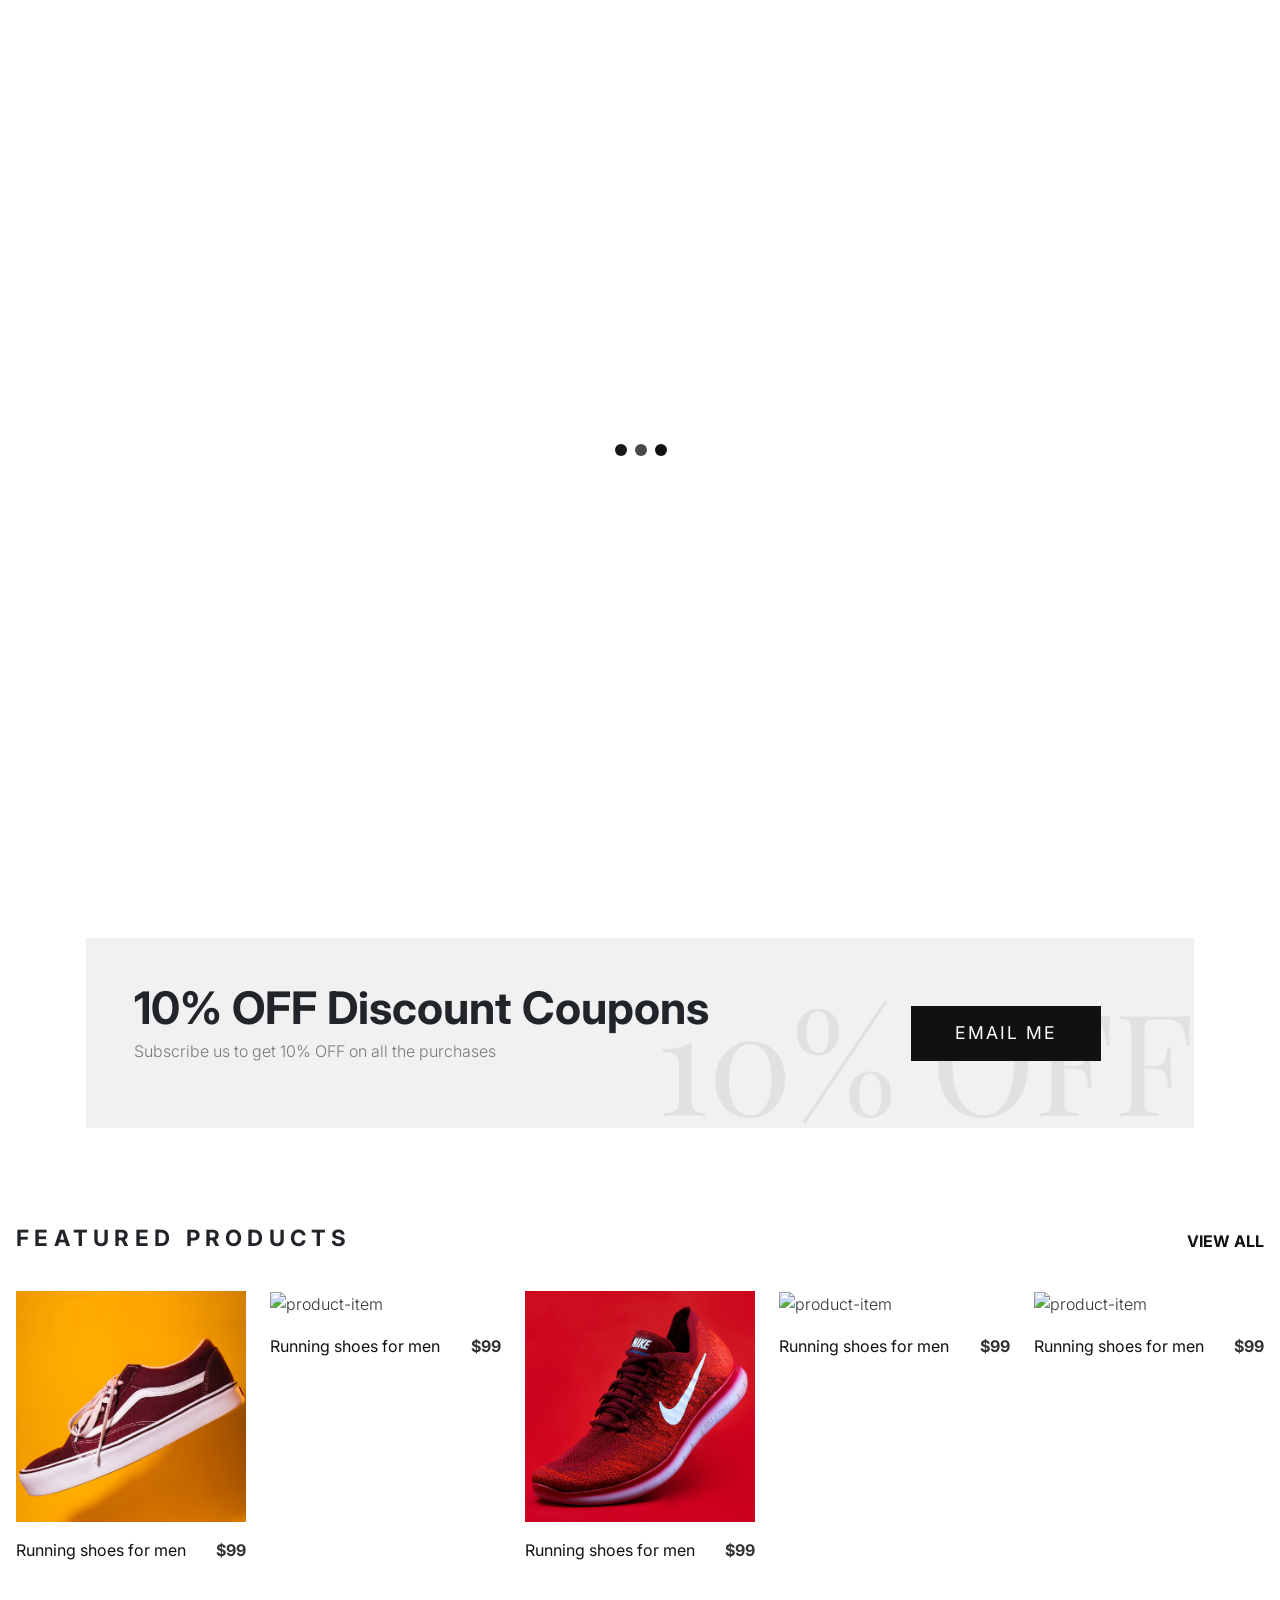
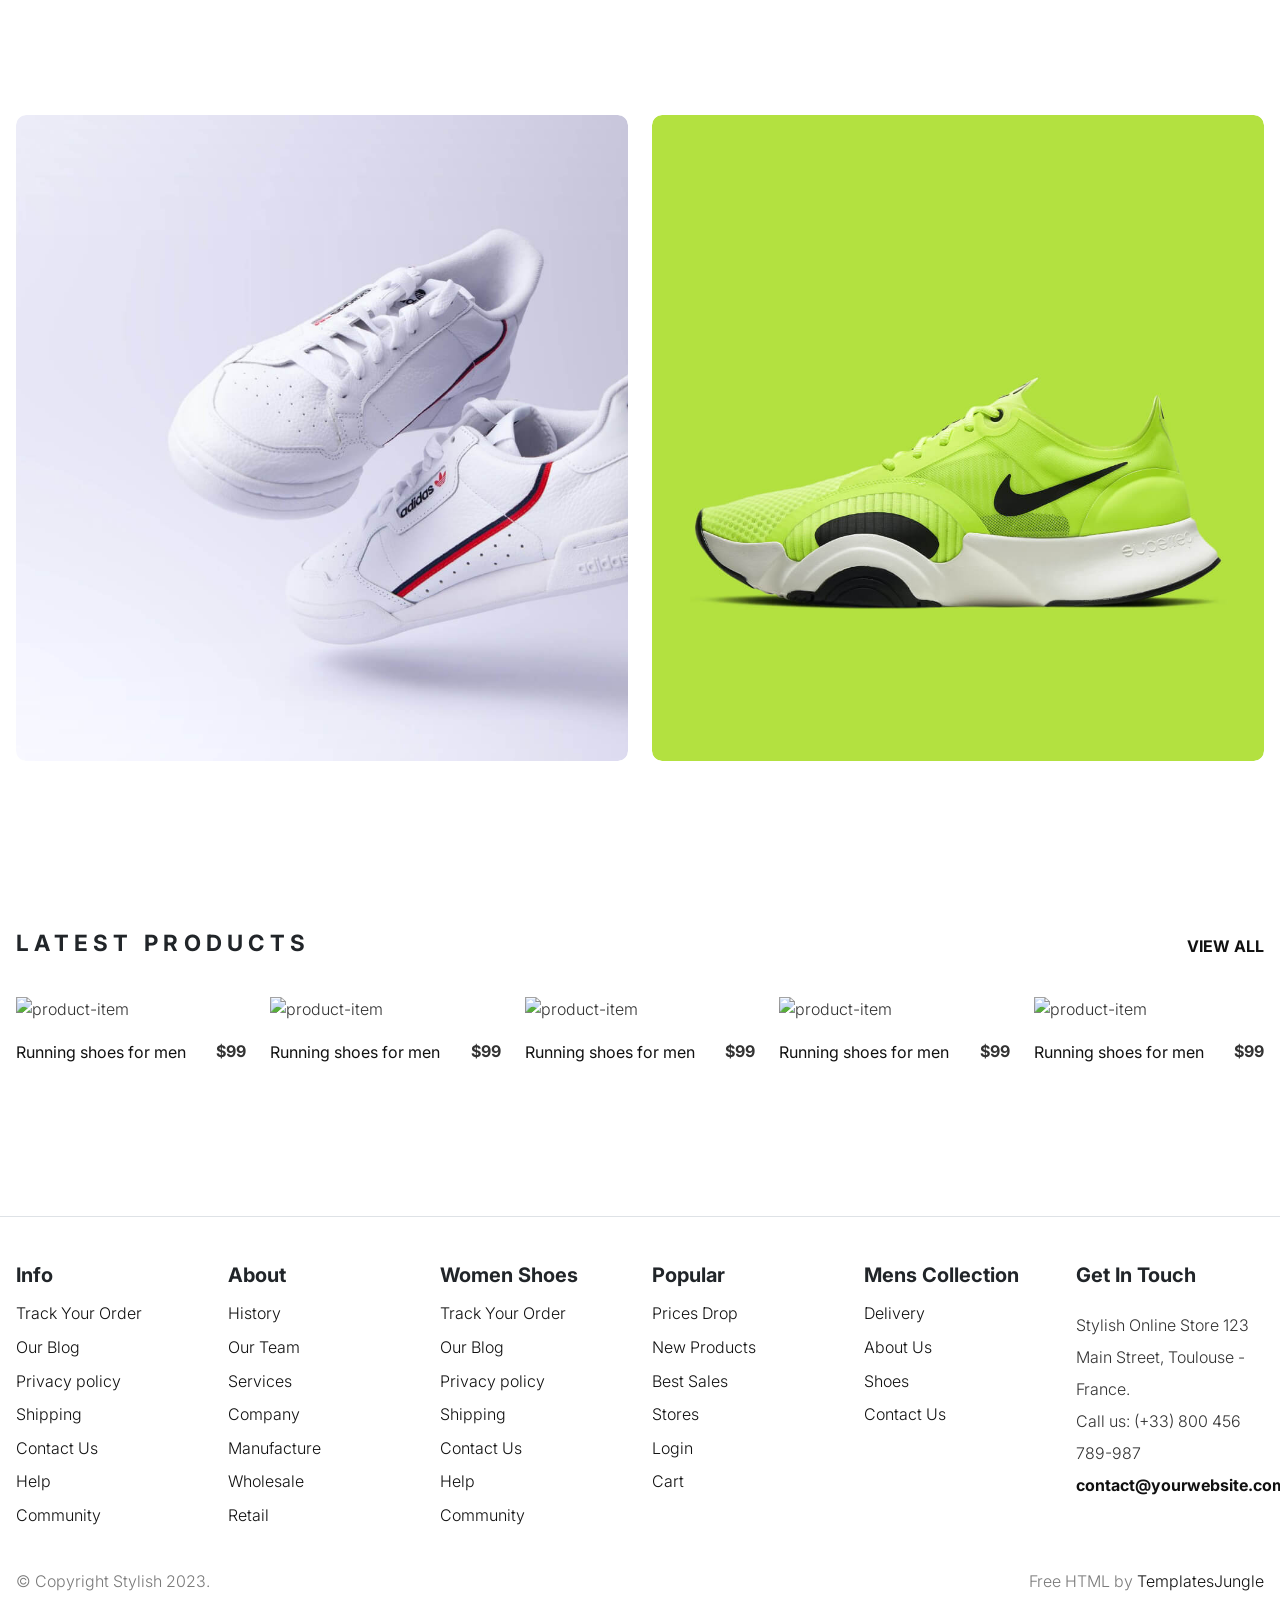
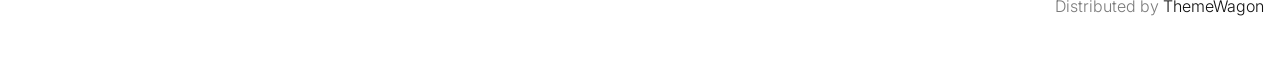
==== index.html @ 93fd9a74 "template choosen" ====
<!DOCTYPE html>
<html lang="en">

<head>
  <title>Furniturzzzzz.com</title>
  <meta charset="utf-8">
  <meta http-equiv="X-UA-Compatible" content="IE=edge">
  <meta name="viewport" content="width=device-width, initial-scale=1.0">
  <meta name="format-detection" content="telephone=no">
  <meta name="apple-mobile-web-app-capable" content="yes">
  <meta name="author" content="TemplatesJungle">
  <meta name="keywords" content="Online Store">
  <meta name="description" content="Stylish - Shoes Online Store HTML Template">

  <link rel="stylesheet" href="css/vendor.css">
  <link rel="stylesheet" type="text/css" href="style.css">

  <link rel="preconnect" href="https://fonts.googleapis.com">
  <link rel="preconnect" href="https://fonts.gstatic.com" crossorigin>
  <link
    href="https://fonts.googleapis.com/css2?family=Inter:wght@400;500;600;700;800;900&family=Playfair+Display:ital,wght@0,900;1,900&family=Source+Sans+Pro:wght@400;600;700;900&display=swap"
    rel="stylesheet">
</head>

<body>
  <svg xmlns="http://www.w3.org/2000/svg" style="display: none;">
    <symbol xmlns="http://www.w3.org/2000/svg" id="shopping-carriage" viewBox="0 0 24 24" fill="none">
      <path
        d="M5 22H19C20.103 22 21 21.103 21 20V9C21 8.73478 20.8946 8.48043 20.7071 8.29289C20.5196 8.10536 20.2652 8 20 8H17V7C17 4.243 14.757 2 12 2C9.243 2 7 4.243 7 7V8H4C3.73478 8 3.48043 8.10536 3.29289 8.29289C3.10536 8.48043 3 8.73478 3 9V20C3 21.103 3.897 22 5 22ZM9 7C9 5.346 10.346 4 12 4C13.654 4 15 5.346 15 7V8H9V7ZM5 10H7V12H9V10H15V12H17V10H19L19.002 20H5V10Z"
        fill="black" />
    </symbol>
    <symbol xmlns="http://www.w3.org/2000/svg" id="quick-view" viewBox="0 0 24 24">
      <path fill="currentColor"
        d="M10 18a7.952 7.952 0 0 0 4.897-1.688l4.396 4.396l1.414-1.414l-4.396-4.396A7.952 7.952 0 0 0 18 10c0-4.411-3.589-8-8-8s-8 3.589-8 8s3.589 8 8 8zm0-14c3.309 0 6 2.691 6 6s-2.691 6-6 6s-6-2.691-6-6s2.691-6 6-6z" />
    </symbol>
    <symbol xmlns="http://www.w3.org/2000/svg" id="shopping-cart" viewBox="0 0 24 24" fill="none">
      <path
        d="M21 4H2V6H4.3L7.582 15.025C7.79362 15.6029 8.1773 16.1021 8.68134 16.4552C9.18539 16.8083 9.78556 16.9985 10.401 17H19V15H10.401C9.982 15 9.604 14.735 9.461 14.342L8.973 13H18.246C19.136 13 19.926 12.402 20.169 11.549L21.962 5.275C22.0039 5.12615 22.0109 4.96962 21.9823 4.81763C21.9537 4.66565 21.8904 4.52234 21.7973 4.39889C21.7041 4.27544 21.5837 4.1752 21.4454 4.106C21.3071 4.0368 21.1546 4.00053 21 4ZM18.246 11H8.246L6.428 6H19.675L18.246 11Z"
        fill="black" />
      <path
        d="M10.5 21C11.3284 21 12 20.3284 12 19.5C12 18.6716 11.3284 18 10.5 18C9.67157 18 9 18.6716 9 19.5C9 20.3284 9.67157 21 10.5 21Z"
        fill="black" />
      <path
        d="M16.5 21C17.3284 21 18 20.3284 18 19.5C18 18.6716 17.3284 18 16.5 18C15.6716 18 15 18.6716 15 19.5C15 20.3284 15.6716 21 16.5 21Z"
        fill="black" />
    </symbol>
    <symbol xmlns="http://www.w3.org/2000/svg" id="nav-icon" viewBox="0 0 16 16">
      <path
        d="M14 10.5a.5.5 0 0 0-.5-.5h-3a.5.5 0 0 0 0 1h3a.5.5 0 0 0 .5-.5zm0-3a.5.5 0 0 0-.5-.5h-7a.5.5 0 0 0 0 1h7a.5.5 0 0 0 .5-.5zm0-3a.5.5 0 0 0-.5-.5h-11a.5.5 0 0 0 0 1h11a.5.5 0 0 0 .5-.5z" />
    </symbol>
    <symbol xmlns="http://www.w3.org/2000/svg" id="close" viewBox="0 0 16 16">
      <path
        d="M2.146 2.854a.5.5 0 1 1 .708-.708L8 7.293l5.146-5.147a.5.5 0 0 1 .708.708L8.707 8l5.147 5.146a.5.5 0 0 1-.708.708L8 8.707l-5.146 5.147a.5.5 0 0 1-.708-.708L7.293 8 2.146 2.854Z" />
    </symbol>
    <symbol xmlns="http://www.w3.org/2000/svg" id="navbar-icon" viewBox="0 0 16 16">
      <path
        d="M14 10.5a.5.5 0 0 0-.5-.5h-3a.5.5 0 0 0 0 1h3a.5.5 0 0 0 .5-.5zm0-3a.5.5 0 0 0-.5-.5h-7a.5.5 0 0 0 0 1h7a.5.5 0 0 0 .5-.5zm0-3a.5.5 0 0 0-.5-.5h-11a.5.5 0 0 0 0 1h11a.5.5 0 0 0 .5-.5z" />
    </symbol>
    <symbol xmlns="http://www.w3.org/2000/svg" id="plus" viewBox="0 0 24 24">
      <path fill="currentColor" d="M19 12.998h-6v6h-2v-6H5v-2h6v-6h2v6h6z" />
    </symbol>
    <symbol xmlns="http://www.w3.org/2000/svg" id="minus" viewBox="0 0 24 24">
      <path fill="currentColor" d="M19 12.998H5v-2h14z" />
    </symbol>
    <symbol xmlns="http://www.w3.org/2000/svg" id="dropdown" viewBox="0 0 24 24">
      <path fill="currentColor" d="m7 10l5 5l5-5H7Z" />
    </symbol>
    <symbol xmlns="http://www.w3.org/2000/svg" id="user" viewBox="0 0 24 24">
      <path fill="currentColor"
        d="M12 2a5 5 0 1 0 5 5a5 5 0 0 0-5-5zm0 8a3 3 0 1 1 3-3a3 3 0 0 1-3 3zm9 11v-1a7 7 0 0 0-7-7h-4a7 7 0 0 0-7 7v1h2v-1a5 5 0 0 1 5-5h4a5 5 0 0 1 5 5v1z" />
    </symbol>
    <symbol xmlns="http://www.w3.org/2000/svg" id="arrow-right" viewBox="0 0 24 24">
      <path fill="currentColor"
        d="M13.3 17.275q-.3-.3-.288-.725t.313-.725L16.15 13H5q-.425 0-.713-.288T4 12q0-.425.288-.713T5 11h11.15L13.3 8.15q-.3-.3-.3-.713t.3-.712q.3-.3.713-.3t.712.3L19.3 11.3q.15.15.213.325t.062.375q0 .2-.063.375t-.212.325l-4.6 4.6q-.275.275-.687.275t-.713-.3Z" />
    </symbol>
    <symbol xmlns="http://www.w3.org/2000/svg" id="facebook" viewBox="0 0 24 24">
      <path fill="currentColor"
        d="M9.198 21.5h4v-8.01h3.604l.396-3.98h-4V7.5a1 1 0 0 1 1-1h3v-4h-3a5 5 0 0 0-5 5v2.01h-2l-.396 3.98h2.396v8.01Z" />
    </symbol>
    <symbol xmlns="http://www.w3.org/2000/svg" id="twitter" viewBox="0 0 512 512">
      <path fill="currentColor" d="M496 109.5a201.8 201.8 0 0 1-56.55 15.3a97.51 97.51 0 0 0 43.33-53.6a197.74 197.74 0 0 1-62.56 23.5A99.14 99.14 0 0 0 348.31 64c-54.42 0-98.46 43.4-98.46 96.9a93.21 93.21 0 0 0 2.54 22.1a280.7 280.7 0 0 1-203-101.3A95.69 95.69 0 0 0 36 130.4c0 33.6 17.53 63.3 44 80.7A97.5 97.5 0 0 1 35.22 199v1.2c0 47 34 86.1 79 95a100.76 100.76 0 0 1-25.94 3.4a94.38 94.38 0 0 1-18.51-1.8c12.51 38.5 48.92 66.5 92.05 67.3A199.59 199.59 0 0 1 39.5 405.6a203 203 0 0 1-23.5-1.4A278.68 278.68 0 0 0 166.74 448c181.36 0 280.44-147.7 280.44-275.8c0-4.2-.11-8.4-.31-12.5A198.48 198.48 0 0 0 496 109.5Z"/>
    </symbol>
    <symbol xmlns="http://www.w3.org/2000/svg" id="youtube" viewBox="0 0 32 32">
      <path fill="currentColor"
        d="M29.41 9.26a3.5 3.5 0 0 0-2.47-2.47C24.76 6.2 16 6.2 16 6.2s-8.76 0-10.94.59a3.5 3.5 0 0 0-2.47 2.47A36.13 36.13 0 0 0 2 16a36.13 36.13 0 0 0 .59 6.74a3.5 3.5 0 0 0 2.47 2.47c2.18.59 10.94.59 10.94.59s8.76 0 10.94-.59a3.5 3.5 0 0 0 2.47-2.47A36.13 36.13 0 0 0 30 16a36.13 36.13 0 0 0-.59-6.74ZM13.2 20.2v-8.4l7.27 4.2Z" />
    </symbol>
    <symbol xmlns="http://www.w3.org/2000/svg" id="instagram" viewBox="0 0 256 256">
      <path fill="currentColor"
        d="M128 80a48 48 0 1 0 48 48a48.05 48.05 0 0 0-48-48Zm0 80a32 32 0 1 1 32-32a32 32 0 0 1-32 32Zm48-136H80a56.06 56.06 0 0 0-56 56v96a56.06 56.06 0 0 0 56 56h96a56.06 56.06 0 0 0 56-56V80a56.06 56.06 0 0 0-56-56Zm40 152a40 40 0 0 1-40 40H80a40 40 0 0 1-40-40V80a40 40 0 0 1 40-40h96a40 40 0 0 1 40 40ZM192 76a12 12 0 1 1-12-12a12 12 0 0 1 12 12Z" />
    </symbol>
    <symbol xmlns="http://www.w3.org/2000/svg" id="pinterest" viewBox="0 0 24 24">
      <path fill="currentColor"
        d="M9.04 21.54c.96.29 1.93.46 2.96.46a10 10 0 0 0 10-10A10 10 0 0 0 12 2A10 10 0 0 0 2 12c0 4.25 2.67 7.9 6.44 9.34c-.09-.78-.18-2.07 0-2.96l1.15-4.94s-.29-.58-.29-1.5c0-1.38.86-2.41 1.84-2.41c.86 0 1.26.63 1.26 1.44c0 .86-.57 2.09-.86 3.27c-.17.98.52 1.84 1.52 1.84c1.78 0 3.16-1.9 3.16-4.58c0-2.4-1.72-4.04-4.19-4.04c-2.82 0-4.48 2.1-4.48 4.31c0 .86.28 1.73.74 2.3c.09.06.09.14.06.29l-.29 1.09c0 .17-.11.23-.28.11c-1.28-.56-2.02-2.38-2.02-3.85c0-3.16 2.24-6.03 6.56-6.03c3.44 0 6.12 2.47 6.12 5.75c0 3.44-2.13 6.2-5.18 6.2c-.97 0-1.92-.52-2.26-1.13l-.67 2.37c-.23.86-.86 2.01-1.29 2.7v-.03Z" />
    </symbol>
    <symbol xmlns="http://www.w3.org/2000/svg" id="search" viewBox="0 0 24 24">
      <path fill="currentColor"
        d="M10 18a7.952 7.952 0 0 0 4.897-1.688l4.396 4.396l1.414-1.414l-4.396-4.396A7.952 7.952 0 0 0 18 10c0-4.411-3.589-8-8-8s-8 3.589-8 8s3.589 8 8 8zm0-14c3.309 0 6 2.691 6 6s-2.691 6-6 6s-6-2.691-6-6s2.691-6 6-6z" />
    </symbol>
  </svg>
  <!-- Loader 4 -->

  <div class="preloader" style="position: fixed;top:0;left:0;width: 100%;height: 100%;background-color: #fff;display: flex;align-items: center;justify-content: center;z-index: 9999;">
    <svg version="1.1" id="L4" width="100" height="100" xmlns="http://www.w3.org/2000/svg" xmlns:xlink="http://www.w3.org/1999/xlink" x="0px" y="0px"
    viewBox="0 0 50 100" enable-background="new 0 0 0 0" xml:space="preserve">
    <circle fill="#111" stroke="none" cx="6" cy="50" r="6">
      <animate
        attributeName="opacity"
        dur="1s"
        values="0;1;0"
        repeatCount="indefinite"
        begin="0.1"/>    
    </circle>
    <circle fill="#111" stroke="none" cx="26" cy="50" r="6">
      <animate
        attributeName="opacity"
        dur="1s"
        values="0;1;0"
        repeatCount="indefinite" 
        begin="0.2"/>       
    </circle>
    <circle fill="#111" stroke="none" cx="46" cy="50" r="6">
      <animate
        attributeName="opacity"
        dur="1s"
        values="0;1;0"
        repeatCount="indefinite" 
        begin="0.3"/>     
    </circle>
    </svg>
  </div>

  <div class="search-box bg-dark position-relative">
    <div class="search-wrap">
      <div class="close-button">
        <svg class="close" style="fill: white;">
          <use xlink:href="#close"></use>
        </svg>
      </div>
      <form id="search-form" class="text-lg-center text-md-left pt-3" action="index.html" method="get">
        <input type="text" class="search-input" placeholder="Search...">
        <svg class="search">
          <use xlink:href="#search"></use>
        </svg>
      </form>
    </div>
  </div>

  <!-- quick view -->
  <div class="modal fade" id="modaltoggle" aria-hidden="true" tabindex="-1">
    <div class="modal-dialog modal-fullscreen-md-down modal-md modal-dialog-centered">
      <div class="modal-content">
        <div class="modal-body">
          <div class="col-lg-12 col-md-12 me-3">
            <div class="image-holder">
              <img src="images/summary-item1.jpg" alt="Shoes">
            </div>
          </div>
          <div class="col-lg-12 col-md-12">
            <div class="summary">
              <div class="summary-content fs-6">
                <div class="product-header d-flex justify-content-between mt-4">
                  <h3 class="display-7">Running Shoes For Men</h3>
                  <div class="modal-close-btn">
                    <button type="button" class="btn-close" data-bs-dismiss="modal" aria-label="Close">
                    </button>
                  </div>
                </div>
                <span class="product-price fs-3">$99</span>
                <div class="product-details">
                  <p class="fs-7">Buy good shoes and a good mattress, because when you're not in one you're in the
                    other. With four pairs of shoes, I can travel the world.</p>
                </div>
                <ul class="select">
                  <li>
                    <strong>Colour Shown:</strong> Red, White, Black
                  </li>
                  <li>
                    <strong>Style:</strong> SM3018-100
                  </li>
                </ul>
                <div class="variations-form shopify-cart">
                  <div class="row">
                    <div class="col-md-6">
                      <div class="quantity d-flex pb-4">
                        <div
                          class="qty-number align-top qty-number-plus d-flex justify-content-center align-items-center text-center">
                          <span class="increase-qty plus">
                            <svg class="plus">
                              <use xlink:href="#plus"></use>
                            </svg>
                          </span>
                        </div>
                        <input type="number" id="quantity_001" class="input-text text-center" step="1" min="1" name="quantity" value="1" title="Qty">
                        <div
                          class="qty-number qty-number-minus d-flex justify-content-center align-items-center text-center">
                          <span class="increase-qty minus">
                            <svg class="minus">
                              <use xlink:href="#minus"></use>
                            </svg>
                          </span>
                        </div>
                      </div>
                    </div>
                    <div class="col-md-6">
                      <a rel="nofollow" data-no-instant="" href="#" class="out-stock button">Out of stock</a>
                      <button type="submit" class="btn btn-medium btn-black hvr-sweep-to-right">Add to cart</button>
                    </div>
                  </div>
                </div>
                <!-- variations-form -->
                <div class="categories d-flex flex-wrap pt-3">
                  <strong class="pe-2">Categories:</strong>
                  <a href="#" title="categories">Clothing,</a>
                  <a href="#" title="categories">Men's Clothes,</a>
                  <a href="#" title="categories">Tops & T-Shirts</a>
                </div>
              </div>
            </div>
          </div>
        </div>
      </div>
    </div>
  </div>
  <!-- / quick view -->

  <div class="modal fade" id="modallong" tabindex="-1" aria-modal="true" role="dialog">
    <div class="modal-dialog modal-fullscreen-md-down modal-md modal-dialog-centered">
      <div class="modal-content">
        <div class="modal-header">
          <h2 class="modal-title fs-5">Cart</h2>
          <button type="button" class="btn-close" data-bs-dismiss="modal" aria-label="Close"></button>
        </div>
        <div class="modal-body">
          <div class="shopping-cart">
            <div class="shopping-cart-content">
              <div class="mini-cart cart-list p-0 mt-3">
                <div class="mini-cart-item d-flex border-bottom pb-3">
                  <div class="col-lg-2 col-md-3 col-sm-2 me-4">
                    <a href="#" title="product-image">
                      <img src="images/single-product-thumb1.jpg" class="img-fluid" alt="single-product-item">
                    </a>
                  </div>
                  <div class="col-lg-9 col-md-8 col-sm-8">
                    <div class="product-header d-flex justify-content-between align-items-center mb-3">
                      <h4 class="product-title fs-6 me-5">Sport Shoes For Men</h4>
                      <a href="" class="remove" aria-label="Remove this item" data-product_id="11913"
                        data-cart_item_key="abc" data-product_sku="">
                        <svg class="close">
                          <use xlink:href="#close"></use>
                        </svg>
                      </a>
                    </div>
                    <div class="quantity-price d-flex justify-content-between align-items-center">
                      <div class="input-group product-qty">
                        <button type="button"
                          class="quantity-left-minus btn btn-light rounded-0 rounded-start btn-number"
                          data-type="minus">
                          <svg width="16" height="16">
                            <use xlink:href="#minus"></use>
                          </svg>
                        </button>
                        <input type="text" name="quantity" class="form-control input-number quantity" value="1">
                        <button type="button" class="quantity-right-plus btn btn-light rounded-0 rounded-end btn-number"
                          data-type="plus">
                          <svg width="16" height="16">
                            <use xlink:href="#plus"></use>
                          </svg>
                        </button>
                      </div>
                      <div class="price-code">
                        <span class="product-price fs-6">$99</span>
                      </div>
                    </div>
                    <!-- quantity-price -->
                  </div>
                </div>
              </div>
              <div class="mini-cart cart-list p-0 mt-3">
                <div class="mini-cart-item d-flex border-bottom pb-3">
                  <div class="col-lg-2 col-md-3 col-sm-2 me-4">
                    <a href="#" title="product-image">
                      <img src="images/single-product-thumb2.jpg" class="img-fluid" alt="single-product-item">
                    </a>
                  </div>
                  <div class="col-lg-9 col-md-8 col-sm-8">
                    <div class="product-header d-flex justify-content-between align-items-center mb-3">
                      <h4 class="product-title fs-6 me-5">Brand Shoes For Men</h4>
                      <a href="" class="remove" aria-label="Remove this item" data-product_id="11913"
                        data-cart_item_key="abc" data-product_sku="">
                        <svg class="close">
                          <use xlink:href="#close"></use>
                        </svg>
                      </a>
                    </div>
                    <div class="quantity-price d-flex justify-content-between align-items-center">
                      <div class="input-group product-qty">
                        <button type="button"
                          class="quantity-left-minus btn btn-light rounded-0 rounded-start btn-number"
                          data-type="minus">
                          <svg width="16" height="16">
                            <use xlink:href="#minus"></use>
                          </svg>
                        </button>
                        <input type="text" name="quantity" class="form-control input-number quantity" value="1">
                        <button type="button" class="quantity-right-plus btn btn-light rounded-0 rounded-end btn-number"
                          data-type="plus">
                          <svg width="16" height="16">
                            <use xlink:href="#plus"></use>
                          </svg>
                        </button>
                      </div>
                      <div class="price-code">
                        <span class="product-price fs-6">$99</span>
                      </div>
                    </div>
                    <!-- quantity-price -->
                  </div>
                </div>
              </div>
              <!-- cart-list -->
              <div class="mini-cart-total d-flex justify-content-between py-4">
                <span class="fs-6">Subtotal:</span>
                <span class="special-price-code">
                  <span class="price-amount amount fs-6" style="opacity: 1;">
                    <bdi>
                      <span class="price-currency-symbol">$</span>198.00 </bdi>
                  </span>
                </span>
              </div>
              <div class="modal-footer my-4 justify-content-center">
                <button type="button" class="btn btn-red hvr-sweep-to-right dark-sweep">View Cart</button>
                <button type="button"
                  class="btn btn-outline-gray hvr-sweep-to-right dark-sweep">Checkout</button>
              </div>
            </div>
          </div>
        </div>
      </div>
    </div>
  </div>
  <!-- cart view -->

  <div class="modal fade" id="modallogin" tabindex="-1" aria-modal="true" role="dialog">
    <div class="modal-dialog modal-fullscreen-md-down modal-md modal-dialog-centered" role="document">
      <div class="modal-content p-4">
        <div class="modal-header mx-auto border-0">
          <h2 class="modal-title fs-3 fw-normal">Login</h2>
        </div>
        <div class="modal-body">
          <div class="login-detail">
            <div class="login-form p-0">
              <div class="col-lg-12 mx-auto">
                <form id="login-form">
                  <input type="text" name="username" placeholder="Username or Email Address *"
                    class="mb-3 ps-3 text-input">
                  <input type="password" name="password" placeholder="Password" class="ps-3 text-input">
                  <div class="checkbox d-flex justify-content-between mt-4">
                    <p class="checkbox-form">
                      <label class="">
                        <input name="rememberme" type="checkbox" id="remember-me" value="forever"> Remember me </label>
                    </p>
                    <p class="lost-password">
                      <a href="#">Forgot your password?</a>
                    </p>
                  </div>
                </form>
              </div>
            </div>
            <div class="modal-footer mt-5 d-flex justify-content-center">
              <button type="button" class="btn btn-red hvr-sweep-to-right dark-sweep">Login</button>
              <button type="button"
                class="btn btn-outline-gray hvr-sweep-to-right dark-sweep">Register</button>
            </div>
          </div>
        </div>
      </div>
    </div>
  </div>
  <!-- Login -->

  <header id="header" class="site-header text-black">
    <div class="header-top border-bottom py-2">
      <div class="container-lg">
        <div class="row justify-content-evenly">
          <div class="col">
            <ul class="social-links list-unstyled d-flex m-0">
              <li class="pe-2">
                <a href="#">
                  <svg class="facebook" width="20" height="20">
                    <use xlink:href="#facebook"></use>
                  </svg>
                </a>
              </li>
              <li class="pe-2">
                <a href="#">
                  <svg class="instagram" width="20" height="20">
                    <use xlink:href="#instagram"></use>
                  </svg>
                </a>
              </li>
              <li class="pe-2">
                <a href="#">
                  <svg class="youtube" width="20" height="20">
                    <use xlink:href="#youtube"></use>
                  </svg>
                </a>
              </li>
              <li>
                <a href="#">
                  <svg class="pinterest" width="20" height="20">
                    <use xlink:href="#pinterest"></use>
                  </svg>
                </a>
              </li>
            </ul>
          </div>
          <div class="col d-none d-md-block">
            <p class="text-center text-black m-0"><strong>Special Offer</strong>: Free Shipping on all the orders above $100
            </p>
          </div>
          <div class="col">
            <ul class="d-flex justify-content-end gap-3 list-unstyled m-0">
              <li>
                <a href="#">Contact</a>
              </li>
              <li>
                <a href="#">Cart</a>
              </li>
              <li>
                <a href="#">Login</a>
              </li>
            </ul>
          </div>
        </div>
      </div>
    </div>
    <nav id="header-nav" class="navbar navbar-expand-lg">
      <div class="container-lg">
        <a class="navbar-brand" href="index.html">
          <img src="images/main-logo.png" class="logo" alt="logo">
        </a>
        <button class="navbar-toggler d-flex d-lg-none order-3 border-0 p-1 ms-2" type="button" data-bs-toggle="offcanvas"
          data-bs-target="#bdNavbar" aria-controls="bdNavbar" aria-expanded="false" aria-label="Toggle navigation">
          <svg class="navbar-icon">
            <use xlink:href="#navbar-icon"></use>
          </svg>
        </button>
        <div class="offcanvas offcanvas-end" tabindex="-1" id="bdNavbar">
          <div class="offcanvas-header px-4 pb-0">
            <a class="navbar-brand ps-3" href="index.html">
              <img src="images/main-logo.png" class="logo" alt="logo">
            </a>
            <button type="button" class="btn-close btn-close-black p-5" data-bs-dismiss="offcanvas" aria-label="Close"
              data-bs-target="#bdNavbar"></button>
          </div>
          <div class="offcanvas-body">
            <ul id="navbar" class="navbar-nav fw-bold justify-content-end align-items-center flex-grow-1">
              <li class="nav-item dropdown">
                <a class="nav-link me-5 active dropdown-toggle border-0" href="#" data-bs-toggle="dropdown"
                  aria-expanded="false">Home</a>
                <ul class="dropdown-menu fw-bold">
                  <li>
                    <a href="index.html" class="dropdown-item">Home V1</a>
                  </li>
                  <li>
                    <a href="index.html" class="dropdown-item">Home V2 </a>
                  </li>
                </ul>
              </li>
              <li class="nav-item">
                <a class="nav-link me-5" href="#">Men</a>
              </li>
              <li class="nav-item">
                <a class="nav-link me-5" href="#">Women</a>
              </li>
              <li class="nav-item dropdown">
                <a class="nav-link me-5 active dropdown-toggle border-0" href="#" data-bs-toggle="dropdown"
                  aria-expanded="false">Page</a>
                <ul class="dropdown-menu fw-bold">
                  <li>
                    <a href="index.html" class="dropdown-item">About Us </a>
                  </li>
                  <li>
                    <a class="dropdown-item" href="index.html">Shop </a>
                  </li>
                  <li>
                    <a class="dropdown-item" href="index.html">Blog </a>
                  </li>
                  <li>
                    <a class="dropdown-item" href="index.html">Single Product </a>
                  </li>
                  <li>
                    <a class="dropdown-item" href="index.html">Single Post </a>
                  </li>
                  <li>
                    <a class="dropdown-item" href="index.html">Styles </a>
                  </li>
                  <li>
                    <a href="#" data-bs-toggle="modal" data-bs-target="#modallong" class="dropdown-item">cart</a>
                  </li>
                  <li>
                    <a href="#" data-bs-toggle="modal" data-bs-target="#modallogin" class="dropdown-item">Login</a>
                  </li>
                </ul>
              </li>
              <li class="nav-item">
                <a class="nav-link me-5" href="index.html">Shop</a>
              </li>
              <li class="nav-item">
                <a class="nav-link me-5" href="#">Sale</a>
              </li>
            </ul>
          </div>
        </div>
        <div class="user-items ps-0 ps-md-5">
          <ul class="d-flex justify-content-end list-unstyled align-item-center m-0">
            <li class="pe-3">
              <a href="login" data-bs-toggle="modal" data-bs-target="#modallogin" class="border-0">
                <svg class="user" width="24" height="24">
                  <use xlink:href="#user"></use>
                </svg>
              </a>
            </li>
            <li class="pe-3">
              <a href="#" data-bs-toggle="modal" data-bs-target="#modallong" class="border-0">
                <svg class="shopping-cart" width="24" height="24">
                  <use xlink:href="#shopping-cart"></use>
                </svg>
              </a>
            </li>
            <li>
              <a href="#" class="search-item border-0" data-bs-toggle="collapse" data-bs-target="#search-box" aria-label="Toggle navigation">
                <svg class="search" width="24" height="24">
                  <use xlink:href="#search"></use>
                </svg>
              </a>
            </li>
          </ul>
        </div>
      </div>
    </nav>
  </header>

  <section id="intro" class="position-relative mt-4">
    <div class="container-lg">
      <div class="swiper main-swiper">
        <div class="swiper-wrapper">
          <div class="swiper-slide">
            <div class="card d-flex flex-row align-items-end border-0 large jarallax-keep-img">
              <img src="images/card-image1.jpg" alt="shoes" class="img-fluid jarallax-img">
              <div class="cart-concern p-3 m-3 p-lg-5 m-lg-5">
                <h2 class="card-title display-3 light">Stylish shoes for Women</h2>
                <a href="index.html"
                  class="text-uppercase light mt-3 d-inline-block text-hover fw-bold light-border">Shop Now</a>
              </div>
            </div>
          </div>
          <div class="swiper-slide">
            <div class="row g-4">
              <div class="col-lg-12 mb-4">
                <div class="card d-flex flex-row align-items-end border-0 jarallax-keep-img">
                  <img src="images/card-image2.jpg" alt="shoes" class="img-fluid jarallax-img">
                  <div class="cart-concern p-3 m-3 p-lg-5 m-lg-5">
                    <h2 class="card-title style-2 display-4 light">Sports Wear</h2>
                    <a href="index.html"
                      class="text-uppercase light mt-3 d-inline-block text-hover fw-bold light-border">Shop Now</a>
                  </div>
                </div>
              </div>
              <div class="col-lg-12">
                <div class="card d-flex flex-row align-items-end border-0 jarallax-keep-img">
                  <img src="images/card-image3.jpg" alt="shoes" class="img-fluid jarallax-img">
                  <div class="cart-concern p-3 m-3 p-lg-5 m-lg-5">
                    <h2 class="card-title style-2 display-4 light">Fashion Shoes</h2>
                    <a href="index.html"
                      class="text-uppercase light mt-3 d-inline-block text-hover fw-bold light-border">Shop Now</a>
                  </div>
                </div>
              </div>
            </div>
          </div>
          <div class="swiper-slide">
            <div class="card d-flex flex-row align-items-end border-0 large jarallax-keep-img">
              <img src="images/card-image4.jpg" alt="shoes" class="img-fluid jarallax-img">
              <div class="cart-concern p-3 m-3 p-lg-5 m-lg-5">
                <h2 class="card-title display-3 light">Stylish shoes for men</h2>
                <a href="index.html"
                  class="text-uppercase light mt-3 d-inline-block text-hover fw-bold light-border">Shop Now</a>
              </div>
            </div>
          </div>
          <div class="swiper-slide">
            <div class="row g-4">
              <div class="col-lg-12 mb-4">
                <div class="card d-flex flex-row align-items-end border-0 jarallax-keep-img">
                  <img src="images/card-image5.jpg" alt="shoes" class="img-fluid jarallax-img">
                  <div class="cart-concern p-3 m-3 p-lg-5 m-lg-5">
                    <h2 class="card-title style-2 display-4 light">Men Shoes</h2>
                    <a href="index.html"
                      class="text-uppercase light mt-3 d-inline-block text-hover fw-bold light-border">Shop Now</a>
                  </div>
                </div>
              </div>
              <div class="col-lg-12">
                <div class="card d-flex flex-row align-items-end border-0 jarallax-keep-img">
                  <img src="images/card-image6.jpg" alt="shoes" class="img-fluid jarallax-img">
                  <div class="cart-concern p-3 m-3 p-lg-5 m-lg-5">
                    <h2 class="card-title style-2 display-4 light">Women Shoes</h2>
                    <a href="index.html"
                      class="text-uppercase light mt-3 d-inline-block text-hover fw-bold light-border">Shop Now</a>
                  </div>
                </div>
              </div>
            </div>
          </div>
        </div>
      </div>
      <div class="swiper-pagination"></div>
    </div>
  </section>
  <section class="discount-coupon py-2 my-2 py-md-5 my-md-5">
    <div class="container">
      <div class="bg-gray coupon position-relative p-5">
        <div class="bold-text position-absolute">10% OFF</div>
        <div class="row justify-content-between align-items-center">
          <div class="col-lg-7 col-md-12 mb-3">
            <div class="coupon-header">
              <h2 class="display-7">10% OFF Discount Coupons</h2>
              <p class="m-0">Subscribe us to get 10% OFF on all the purchases</p>
            </div>
          </div>
          <div class="col-lg-3 col-md-12">
            <div class="btn-wrap">
              <a href="#" class="btn btn-black btn-medium text-uppercase hvr-sweep-to-right">Email me</a>
            </div>
          </div>
        </div>
      </div>
    </div>
  </section>
  <section id="featured-products" class="product-store">
    <div class="container-md">
      <div class="display-header d-flex align-items-center justify-content-between">
        <h2 class="section-title text-uppercase">Featured Products</h2>
        <div class="btn-right">
          <a href="index.html" class="d-inline-block text-uppercase text-hover fw-bold">View all</a>
        </div>
      </div>
      <div class="product-content padding-small">
        <div class="row row-cols-1 row-cols-sm-2 row-cols-md-3 row-cols-lg-5">
          <div class="col mb-4">
            <div class="product-card position-relative">
              <div class="card-img">
                <img src="images/card-item1.jpg" alt="product-item" class="product-image img-fluid">
                <div class="cart-concern position-absolute d-flex justify-content-center">
                  <div class="cart-button d-flex gap-2 justify-content-center align-items-center">
                    <button type="button" class="btn btn-light" data-bs-toggle="modal" data-bs-target="#modallong">
                      <svg class="shopping-carriage">
                        <use xlink:href="#shopping-carriage"></use>
                      </svg>
                    </button>
                    <button type="button" class="btn btn-light" data-bs-target="#modaltoggle" data-bs-toggle="modal">
                      <svg class="quick-view">
                        <use xlink:href="#quick-view"></use>
                      </svg>
                    </button>
                  </div>
                </div>
                <!-- cart-concern -->
              </div>
              <div class="card-detail d-flex justify-content-between align-items-center mt-3">
                <h3 class="card-title fs-6 fw-normal m-0">
                  <a href="index.html">Running shoes for men</a>
                </h3>
                <span class="card-price fw-bold">$99</span>
              </div>
            </div>
          </div>
          <div class="col mb-4">
            <div class="product-card position-relative">
              <div class="card-img">
                <img src="images/card-item2.jpg" alt="product-item" class="product-image img-fluid">
                <div class="cart-concern position-absolute d-flex justify-content-center">
                  <div class="cart-button d-flex gap-2 justify-content-center align-items-center">
                    <button type="button" class="btn btn-light" data-bs-toggle="modal" data-bs-target="#modallong">
                      <svg class="shopping-carriage">
                        <use xlink:href="#shopping-carriage"></use>
                      </svg>
                    </button>
                    <button type="button" class="btn btn-light" data-bs-target="#modaltoggle" data-bs-toggle="modal">
                      <svg class="quick-view">
                        <use xlink:href="#quick-view"></use>
                      </svg>
                    </button>
                  </div>
                </div>
                <!-- cart-concern -->
              </div>
              <div class="card-detail d-flex justify-content-between align-items-center mt-3">
                <h3 class="card-title fs-6 fw-normal m-0">
                  <a href="index.html">Running shoes for men</a>
                </h3>
                <span class="card-price fw-bold">$99</span>
              </div>
            </div>
          </div>
          <div class="col mb-4">
            <div class="product-card position-relative">
              <div class="card-img">
                <img src="images/card-item3.jpg" alt="product-item" class="product-image img-fluid">
                <div class="cart-concern position-absolute d-flex justify-content-center">
                  <div class="cart-button d-flex gap-2 justify-content-center align-items-center">
                    <button type="button" class="btn btn-light" data-bs-toggle="modal" data-bs-target="#modallong">
                      <svg class="shopping-carriage">
                        <use xlink:href="#shopping-carriage"></use>
                      </svg>
                    </button>
                    <button type="button" class="btn btn-light" data-bs-target="#modaltoggle" data-bs-toggle="modal">
                      <svg class="quick-view">
                        <use xlink:href="#quick-view"></use>
                      </svg>
                    </button>
                  </div>
                </div>
                <!-- cart-concern -->
              </div>
              <div class="card-detail d-flex justify-content-between align-items-center mt-3">
                <h3 class="card-title fs-6 fw-normal m-0">
                  <a href="index.html">Running shoes for men</a>
                </h3>
                <span class="card-price fw-bold">$99</span>
              </div>
            </div>
          </div>
          <div class="col mb-4">
            <div class="product-card position-relative">
              <div class="card-img">
                <img src="images/card-item4.jpg" alt="product-item" class="product-image img-fluid">
                <div class="cart-concern position-absolute d-flex justify-content-center">
                  <div class="cart-button d-flex gap-2 justify-content-center align-items-center">
                    <button type="button" class="btn btn-light" data-bs-toggle="modal" data-bs-target="#modallong">
                      <svg class="shopping-carriage">
                        <use xlink:href="#shopping-carriage"></use>
                      </svg>
                    </button>
                    <button type="button" class="btn btn-light" data-bs-target="#modaltoggle" data-bs-toggle="modal">
                      <svg class="quick-view">
                        <use xlink:href="#quick-view"></use>
                      </svg>
                    </button>
                  </div>
                </div>
                <!-- cart-concern -->
              </div>
              <div class="card-detail d-flex justify-content-between align-items-center mt-3">
                <h3 class="card-title fs-6 fw-normal m-0">
                  <a href="index.html">Running shoes for men</a>
                </h3>
                <span class="card-price fw-bold">$99</span>
              </div>
            </div>
          </div>
          <div class="col mb-4">
            <div class="product-card position-relative">
              <div class="card-img">
                <img src="images/card-item5.jpg" alt="product-item" class="product-image img-fluid">
                <div class="cart-concern position-absolute d-flex justify-content-center">
                  <div class="cart-button d-flex gap-2 justify-content-center align-items-center">
                    <button type="button" class="btn btn-light" data-bs-toggle="modal" data-bs-target="#modallong">
                      <svg class="shopping-carriage">
                        <use xlink:href="#shopping-carriage"></use>
                      </svg>
                    </button>
                    <button type="button" class="btn btn-light" data-bs-target="#modaltoggle" data-bs-toggle="modal">
                      <svg class="quick-view">
                        <use xlink:href="#quick-view"></use>
                      </svg>
                    </button>
                  </div>
                </div>
                <!-- cart-concern -->
              </div>
              <div class="card-detail d-flex justify-content-between align-items-center mt-3">
                <h3 class="card-title fs-6 fw-normal m-0">
                  <a href="index.html">Running shoes for men</a>
                </h3>
                <span class="card-price fw-bold">$99</span>
              </div>
            </div>
          </div>
        </div>
      </div>
    </div>
  </section>
  <section id="collection-products" class="py-2 my-2 py-md-5 my-md-5">
    <div class="container-md">
      <div class="row">
        <div class="col-lg-6 col-md-6 mb-4">
          <div class="collection-card card border-0 d-flex flex-row align-items-end jarallax-keep-img">
            <img src="images/collection-item1.jpg" alt="product-item" class="border-rounded-10 img-fluid jarallax-img">
            <div class="card-detail p-3 m-3 p-lg-5 m-lg-5">
              <h3 class="card-title display-3">
                <a href="#">Minimal Collection</a>
              </h3>
              <a href="index.html" class="text-uppercase mt-3 d-inline-block text-hover fw-bold">Shop Now</a>
            </div>
          </div>
        </div>
        <div class="col-lg-6 col-md-6">
          <div class="collection-card card border-0 d-flex flex-row jarallax-keep-img">
            <img src="images/collection-item2.jpg" alt="product-item" class="border-rounded-10 img-fluid jarallax-img">
            <div class="card-detail p-3 m-3 p-lg-5 m-lg-5">
              <h3 class="card-title display-3">
                <a href="#">Sneakers Collection</a>
              </h3>
              <a href="index.html" class="text-uppercase mt-3 d-inline-block text-hover fw-bold">Shop Now</a>
            </div>
          </div>
        </div>
      </div>
    </div>
  </section>
  <section id="latest-products" class="product-store py-2 my-2 py-md-5 my-md-5 pt-0">
    <div class="container-md">
      <div class="display-header d-flex align-items-center justify-content-between">
        <h2 class="section-title text-uppercase">Latest Products</h2>
        <div class="btn-right">
          <a href="index.html" class="d-inline-block text-uppercase text-hover fw-bold">View all</a>
        </div>
      </div>
      <div class="product-content padding-small">
        <div class="row row-cols-1 row-cols-sm-2 row-cols-md-3 row-cols-lg-5">
          <div class="col mb-4 mb-3">
            <div class="product-card position-relative">
              <div class="card-img">
                <img src="images/card-item6.jpg" alt="product-item" class="product-image img-fluid">
                <div class="cart-concern position-absolute d-flex justify-content-center">
                  <div class="cart-button d-flex gap-2 justify-content-center align-items-center">
                    <button type="button" class="btn btn-light" data-bs-toggle="modal" data-bs-target="#modallong">
                      <svg class="shopping-carriage">
                        <use xlink:href="#shopping-carriage"></use>
                      </svg>
                    </button>
                    <button type="button" class="btn btn-light" data-bs-target="#modaltoggle" data-bs-toggle="modal">
                      <svg class="quick-view">
                        <use xlink:href="#quick-view"></use>
                      </svg>
                    </button>
                  </div>
                </div>
                <!-- cart-concern -->
              </div>
              <div class="card-detail d-flex justify-content-between align-items-center mt-3">
                <h3 class="card-title fs-6 fw-normal m-0">
                  <a href="index.html">Running shoes for men</a>
                </h3>
                <span class="card-price fw-bold">$99</span>
              </div>
            </div>
          </div>
          <div class="col mb-4 mb-3">
            <div class="product-card position-relative">
              <div class="card-img">
                <img src="images/card-item7.jpg" alt="product-item" class="product-image img-fluid">
                <div class="cart-concern position-absolute d-flex justify-content-center">
                  <div class="cart-button d-flex gap-2 justify-content-center align-items-center">
                    <button type="button" class="btn btn-light" data-bs-toggle="modal" data-bs-target="#modallong">
                      <svg class="shopping-carriage">
                        <use xlink:href="#shopping-carriage"></use>
                      </svg>
                    </button>
                    <button type="button" class="btn btn-light" data-bs-target="#modaltoggle" data-bs-toggle="modal">
                      <svg class="quick-view">
                        <use xlink:href="#quick-view"></use>
                      </svg>
                    </button>
                  </div>
                </div>
                <!-- cart-concern -->
              </div>
              <div class="card-detail d-flex justify-content-between align-items-center mt-3">
                <h3 class="card-title fs-6 fw-normal m-0">
                  <a href="index.html">Running shoes for men</a>
                </h3>
                <span class="card-price fw-bold">$99</span>
              </div>
            </div>
          </div>
          <div class="col mb-4 mb-3">
            <div class="product-card position-relative">
              <div class="card-img">
                <img src="images/card-item8.jpg" alt="product-item" class="product-image img-fluid">
                <div class="cart-concern position-absolute d-flex justify-content-center">
                  <div class="cart-button d-flex gap-2 justify-content-center align-items-center">
                    <button type="button" class="btn btn-light" data-bs-toggle="modal" data-bs-target="#modallong">
                      <svg class="shopping-carriage">
                        <use xlink:href="#shopping-carriage"></use>
                      </svg>
                    </button>
                    <button type="button" class="btn btn-light" data-bs-target="#modaltoggle" data-bs-toggle="modal">
                      <svg class="quick-view">
                        <use xlink:href="#quick-view"></use>
                      </svg>
                    </button>
                  </div>
                </div>
                <!-- cart-concern -->
              </div>
              <div class="card-detail d-flex justify-content-between align-items-center mt-3">
                <h3 class="card-title fs-6 fw-normal m-0">
                  <a href="index.html">Running shoes for men</a>
                </h3>
                <span class="card-price fw-bold">$99</span>
              </div>
            </div>
          </div>
          <div class="col mb-4 mb-3">
            <div class="product-card position-relative">
              <div class="card-img">
                <img src="images/card-item9.jpg" alt="product-item" class="product-image img-fluid">
                <div class="cart-concern position-absolute d-flex justify-content-center">
                  <div class="cart-button d-flex gap-2 justify-content-center align-items-center">
                    <button type="button" class="btn btn-light" data-bs-toggle="modal" data-bs-target="#modallong">
                      <svg class="shopping-carriage">
                        <use xlink:href="#shopping-carriage"></use>
                      </svg>
                    </button>
                    <button type="button" class="btn btn-light" data-bs-target="#modaltoggle" data-bs-toggle="modal">
                      <svg class="quick-view">
                        <use xlink:href="#quick-view"></use>
                      </svg>
                    </button>
                  </div>
                </div>
                <!-- cart-concern -->
              </div>
              <div class="card-detail d-flex justify-content-between align-items-center mt-3">
                <h3 class="card-title fs-6 fw-normal m-0">
                  <a href="index.html">Running shoes for men</a>
                </h3>
                <span class="card-price fw-bold">$99</span>
              </div>
            </div>
          </div>
          <div class="col mb-4 mb-3">
            <div class="product-card position-relative">
              <div class="card-img">
                <img src="images/card-item10.jpg" alt="product-item" class="product-image img-fluid">
                <div class="cart-concern position-absolute d-flex justify-content-center">
                  <div class="cart-button d-flex gap-2 justify-content-center align-items-center">
                    <button type="button" class="btn btn-light" data-bs-toggle="modal" data-bs-target="#modallong">
                      <svg class="shopping-carriage">
                        <use xlink:href="#shopping-carriage"></use>
                      </svg>
                    </button>
                    <button type="button" class="btn btn-light" data-bs-target="#modaltoggle" data-bs-toggle="modal">
                      <svg class="quick-view">
                        <use xlink:href="#quick-view"></use>
                      </svg>
                    </button>
                  </div>
                </div>
                <!-- cart-concern -->
              </div>
              <div class="card-detail d-flex justify-content-between align-items-center mt-3">
                <h3 class="card-title fs-6 fw-normal m-0">
                  <a href="index.html">Running shoes for men</a>
                </h3>
                <span class="card-price fw-bold">$99</span>
              </div>
            </div>
          </div>
        </div>
      </div>
    </div>
  </section>

  <footer id="footer" class="py-5 border-top">
    <div class="container-lg">
      <div class="row">
        <div class="col-lg-2 pb-3">
          <div class="footer-menu">
            <h5 class="widget-title pb-2">Info</h5>
            <ul class="menu-list list-unstyled">
              <li class="pb-2">
                <a href="#">Track Your Order</a>
              </li>
              <li class="pb-2">
                <a href="index.html">Our Blog</a>
              </li>
              <li class="pb-2">
                <a href="#">Privacy policy</a>
              </li>
              <li class="pb-2">
                <a href="#">Shipping</a>
              </li>
              <li class="pb-2">
                <a href="#">Contact Us</a>
              </li>
              <li class="pb-2">
                <a href="#">Help</a>
              </li>
              <li class="pb-2">
                <a href="#">Community</a>
              </li>
            </ul>
          </div>
        </div>
        <div class="col-lg-2 pb-3">
          <div class="footer-menu">
            <h5 class="widget-title pb-2">About</h5>
            <ul class="menu-list list-unstyled">
              <li class="pb-2">
                <a href="#">History</a>
              </li>
              <li class="pb-2">
                <a href="#">Our Team</a>
              </li>
              <li class="pb-2">
                <a href="#">Services</a>
              </li>
              <li class="pb-2">
                <a href="#">Company</a>
              </li>
              <li class="pb-2">
                <a href="#">Manufacture</a>
              </li>
              <li class="pb-2">
                <a href="#">Wholesale</a>
              </li>
              <li class="pb-2">
                <a href="#">Retail</a>
              </li>
            </ul>
          </div>
        </div>
        <div class="col-lg-2 pb-3">
          <div class="footer-menu">
            <h5 class="widget-title pb-2">Women Shoes</h5>
            <ul class="menu-list list-unstyled">
              <li class="pb-2">
                <a href="#">Track Your Order</a>
              </li>
              <li class="pb-2">
                <a href="index.html">Our Blog</a>
              </li>
              <li class="pb-2">
                <a href="#">Privacy policy</a>
              </li>
              <li class="pb-2">
                <a href="#">Shipping</a>
              </li>
              <li class="pb-2">
                <a href="#">Contact Us</a>
              </li>
              <li class="pb-2">
                <a href="#">Help</a>
              </li>
              <li class="pb-2">
                <a href="#">Community</a>
              </li>
            </ul>
          </div>
        </div>
        <div class="col-lg-2 pb-3">
          <div class="footer-menu">
            <h5 class="widget-title pb-2">Popular</h5>
            <ul class="menu-list list-unstyled">
              <li class="pb-2">
                <a href="#">Prices Drop</a>
              </li>
              <li class="pb-2">
                <a href="#">New Products</a>
              </li>
              <li class="pb-2">
                <a href="#">Best Sales</a>
              </li>
              <li class="pb-2">
                <a href="index.html">Stores</a>
              </li>
              <li class="pb-2">
                <a href="#" data-bs-toggle="modal" data-bs-target="#modallogin">Login</a>
              </li>
              <li class="pb-2">
                <a href="#" data-bs-toggle="modal" data-bs-target="#modallong">Cart</a>
              </li>
            </ul>
          </div>
        </div>
        <div class="col-lg-2 pb-3">
          <div class="footer-menu">
            <h5 class="widget-title pb-2">Mens Collection</h5>
            <ul class="menu-list list-unstyled">
              <li class="pb-2">
                <a href="#">Delivery</a>
              </li>
              <li class="pb-2">
                <a href="index.html">About Us</a>
              </li>
              <li class="pb-2">
                <a href="#">Shoes</a>
              </li>
              <li class="pb-2">
                <a href="#">Contact Us</a>
              </li>
            </ul>
          </div>
        </div>
        <div class="col-lg-2 pb-3">
          <div class="footer-menu">
            <h5 class="widget-title pb-3">Get In Touch</h5>
            <div class="footer-contact-text">
              <span>Stylish Online Store 123 Main Street, Toulouse - France. </span>
              <span> Call us: (+33) 800 456 789-987 </span>
              <span class="text-hover fw-bold light-border"><a href="mailto:contact@yourwebsite.com">contact@yourwebsite.com</a></span>
            </div>
          </div>
        </div>
      </div>
      <div class="row">
        <div class="col-md-6">
          <p>© Copyright Stylish 2023.</p>
        </div>
        <div class="col-md-6 text-lg-end">
          <p>Free HTML by <a href="https://templatesjungle.com/" target="_blank">TemplatesJungle</a><br> Distributed by <a href="https://themewagon.com" target="blank">ThemeWagon</a> </p>
        </div>
      </div>
    </div>
  </footer>
  <script src="js/jquery-1.11.0.min.js"></script>
  <script src="js/plugins.js"></script>
  <script src="js/script.js"></script>
</body>

</html>
---- style.css ----
/*
Theme Name: Stylish Online Shoe Store
Theme URI: https://templatesjungle.com/downloads/stylish-ecommerce-store-html-template/
Author: TemplatesJungle
Author URI: https://templatesjungle.com/
Description: Stylish Online Store is specially designed product packaged for Stylish Online Store by TemplatesJungle.
Version: 1.2
*/

/*--------------------------------------------------------------
This is main CSS file that contains custom style rules used in this template
--------------------------------------------------------------*/

/*------------------------------------*\
    Table of contents
\*------------------------------------*/

/*------------------------------------------------

CSS STRUCTURE:

    
/*--------------------------------------------------------------
/** 1. VARIABLES
--------------------------------------------------------------*/
body {
  --heading-font: "Inter", Roboto, sans-serif;
  --heading-font-weight: 400;
  --heading-color: var(--bs-dark);
  --heading-line-height: 1.24;

  --swiper-theme-color: var(--bs-primary);
  --swiper-pagination-bottom: 0;

  --custom-easing: cubic-bezier(.17,.67,.83,.67);

  /* bootstrap */
  --bs-body-font-family: "Inter", Roboto, sans-serif;
  --bs-body-font-size: 1rem;
  --bs-body-font-weight: 400;
  --bs-body-line-height: 1.7;
  --bs-body-color: #8f8f8f;
  --bs-body-color-rgb: 143, 143, 143;

  --bs-primary: #ce071e;
  --bs-primary-dark: #8d0414;
  --bs-secondary: #6c757d;
  --bs-black: #111;
  --bs-light: #F1F1F0;
  --bs-dark: #212529;
  --bs-gray: #9aa1a7;
  --bs-gray-dark: #51565b;

  --bs-primary-rgb: 206, 7, 30;
  --bs-secondary-rgb: 108, 117, 125;
  --bs-black-rgb: 17, 17, 17;
  --bs-light-rgb: 241, 241, 240;
  --bs-dark-rgb: 33, 37, 41;

  --bs-link-color: var(--bs-dark);
  --bs-link-color-rgb: 17, 17, 17;
  --bs-link-decoration: underline;
  --bs-link-hover-color: var(--bs-primary);
  --bs-link-hover-color-rgb: 17, 17, 17;
}

@media only screen and (max-width: 991px) {
  body {
    --bs-body-font-size: 1.2rem;
  }
}

h1,
.h1,
h2,
.h2,
h3,
.h3,
h4,
.h4,
h5,
.h5,
h6,
.h6 {
  font-family: var(--heading-font);
  font-weight: var(--heading-font-weight);
  color: var(--heading-color);
  line-height: var(--heading-line-height);
}

a {
  text-decoration: none;
  transition: all 0.3s ease-out;
}

/* container fluid */
.container-fluid {
  /* width: 98%; */
  max-width: 1800px;
}

/* Dropdown */
.dropdown-menu {
  --bs-dropdown-border-radius: 0;
  --bs-dropdown-border-width: 0;
  --bs-dropdown-spacer: 1rem;
  --bs-dropdown-min-width: 12rem;
  --bs-dropdown-item-padding-y: 0.25rem;
  --bs-dropdown-item-padding-x: 1rem;
  --bs-dropdown-link-color: var(--bs-gray-dark);
  --bs-dropdown-link-hover-color: var(--bs-black);
  --bs-dropdown-item-border-radius: 0;
  --bs-dropdown-link-active-color: var(--bs-dark);
  --bs-dropdown-link-active-bg: var(--bs-tertiary-bg);
}

/* list group */
.list-group-item {
  --bs-list-group-item-padding-x: 0;
  --bs-list-group-border-width: 0;
}

/* btn */
.btn {
  --bs-btn-border-radius: 0;
}

.btn-primary {
  --bs-btn-color: #fff;
  --bs-btn-bg: var(--bs-primary);
  --bs-btn-border-color: var(--bs-primary);
  --bs-btn-hover-color: #fff;
  --bs-btn-hover-bg: var(--bs-primary-dark);
  --bs-btn-hover-border-color: var(--bs-primary-dark);
  --bs-btn-focus-shadow-rgb: 49, 132, 253;
  --bs-btn-active-color: #fff;
  --bs-btn-active-bg: var(--bs-secondary);
  --bs-btn-active-border-color: var(--bs-secondary);
  --bs-btn-active-shadow: inset 0 3px 5px rgba(0, 0, 0, 0.125);
  --bs-btn-disabled-color: #fff;
  --bs-btn-disabled-bg: var(--bs-primary);
  --bs-btn-disabled-border-color: var(--bs-primary);
}

.pagination {
  --bs-pagination-active-bg: var(--bs-black);
  --bs-pagination-border-width: 0;
  --bs-pagination-border-radius: 0;
}

/* breadcrumb */
.breadcrumb {
  --bs-breadcrumb-item-padding-x: 1em;
}

/* text white */
.text-white {
  --heading-color: var(--bs-light);
  --bs-breadcrumb-item-active-color: var(--bs-light);
  --bs-breadcrumb-divider-color: var(--bs-light);
  --bs-link-color-rgb: var(--bs-light-rgb);
  --bs-link-hover-color-rgb: var(--bs-light-rgb);
}

.text-white .nav-link {
  --bs-nav-link-color: var(--bs-light);
  --bs-nav-link-hover-color: var(--bs-light);
  --bs-nav-link-active-color: var(--bs-light);
  --bs-navbar-active-color: var(--bs-light);
}

/* accordion */
.accordion {
  --bs-accordion-border-width: 0;
  --bs-accordion-border-radius: 0;
  --bs-accordion-inner-border-radius: 0;
  --bs-accordion-btn-padding-x: 0;
  --bs-accordion-btn-padding-y: 1rem;
  --bs-accordion-btn-color: var(--bs-dark);
  --bs-accordion-btn-bg: transparent;
  --bs-accordion-btn-focus-border-color: var(--bs-dark);
  --bs-accordion-btn-focus-box-shadow: none;
  --bs-accordion-body-padding-x: 0;
  --bs-accordion-body-padding-y: 0.5rem;
  --bs-accordion-active-color: var(--bs-primary);
  --bs-accordion-active-bg: transparent;
}
/* 
.accordion-button {
  --bs-accordion-btn-padding-y: 1.5rem;
  --bs-accordion-active-color: var(--bs-primary);
} */

/* form control */
.form-control:focus {
  border-color: #ccc;
  box-shadow: 0 0 0 0.25rem rgba(200, 200, 200, .25);
}

/* dark theme */
[data-bs-theme=dark] {
  color-scheme: dark;

  --heading-color: #fff;
  --bs-link-color: #CCCCCC;
  --bs-link-hover-color: var(--bs-primary);
  --bs-link-color-rgb: 204, 204, 204;
  --bs-link-hover-color-rgb: 131, 169, 172;
  --bs-body-color: #d1d1d1;
  --bs-body-bg: #111;
  --bs-body-bg-rgb: 17, 17, 41;
}

[data-bs-theme=dark] .dropdown-item {
  --bs-dropdown-link-color: var(--bs-light);
  --bs-dropdown-link-hover-color: var(--bs-white);
}

[data-bs-theme=dark] .bg-white,
[data-bs-theme=dark] .bg-light {
  --bs-bg-opacity: 0.1;
}

.container, .container-fluid, .container-lg, .container-md, .container-sm, .container-xl, .container-xxl {
  --bs-gutter-x: 2.5rem;
}
/* end of bootstrap variables */

:root {
  --accent-color: #333;
  --black-color: #000;
  --dark-color: #111;
  --gray-color-100: #F1F1F1;
  --gray-color-200: #E1E1E1;
  --gray-color-300: #D1D1D1;
  --gray-color-400: #ced4da;
  --gray-color-500: #adb5bd;
  --dark-gray-color: #7A7A7A;
  --bs-light-rgb: rgba(255, 255, 255, 1);
  --light-color: #fff;
  --swiper-theme-color: #111 !important;

}

/* on mobile devices below 600px
 */
@media screen and (max-width: 600px) {
  :root {
    --header-height: 100px;
    --header-height-min: 80px;
  }
}

/* Fonts */
:root {
  --body-font: "Inter", sans-serif;
  --heading-font: "Inter", sans-serif;
  --extra-font: "Playfair Display", sans-serif;
  --subheading-font: "Petit Formal Script", sans-serif;
}

.container,
.container-fluid,
.container-lg,
.container-md,
.container-sm,
.container-xl,
.container-xxl {
  --bs-gutter-x: 2rem;
}

/*----------------------------------------------*/
/* 1 GENERAL TYPOGRAPHY */
/*----------------------------------------------*/

/* 1.1 General Styles
/*----------------------------------------------*/
*,
*::before,
*::after {
  -webkit-box-sizing: border-box;
  -moz-box-sizing: border-box;
  box-sizing: border-box;
}

html {
  box-sizing: border-box;
}

body {
  font-family: var(--body-font);
  font-weight: 300;
  line-height: 1.6;
  color: var(--accent-color);
  margin: 0;
}

ul.inner-list li,
ul>li {
  color: var(--dark-gray-color);
}

a {
  color: var(--dark-color);
  text-decoration: none;
  transition: 0.3s color ease-out;
}

a:hover {
  color: var(--dark-color);
}

a.light {
  color: var(--light-color);
}

a:hover.light {
  color: var(--light-color);
}

p {
  color: var(--dark-gray-color);
}

b,
strong {
  font-weight: bold;
}

.highlight {
  background: var(--dark-color);
  color: var(--light-color);
}

.gray-400,
p.gray-400,
svg.gray-400,
.gray-400 a,
.gray-400 span {
  color: var(--gray-color-400);
  fill: var(--gray-color-400);
}

/*------------ Background Color -----------*/
.bg-gray {
  background: var(--gray-color-100);
}

.bg-light {
  background-color: var(--light-color) !important;
}

/*------------ Border Radius -----------*/
.border-circle {
  border-radius: 50%;
}

.border-rounded-10 {
  border-radius: 10px;
}

.border-top {
  border-top: 1px solid var(--gray-color-500);
}

.border-right {
  border-right: 1px solid var(--gray-color-500);
}

.border-bottom {
  border-bottom: 1px solid var(--gray-color-500);
}

.border-left {
  border-left: 1px solid var(--gray-color-500);
}

/* - Section Padding
--------------------------------------------------------------*/
.padding-small {
  padding-top: 2em;
  padding-bottom: 2em;
}

.padding-medium {
  padding-top: 4em;
  padding-bottom: 4em;
}

.py-2 my-2 py-md-5 my-md-5 {
  padding-top: 7em;
  padding-bottom: 7em;
}

/* no padding */
.no-padding-tb {
  padding-top: 0 !important;
  padding-bottom: 0 !important;
}

.no-padding-lr {
  padding-left: 0 !important;
  padding-right: 0 !important;
}

/* - Section margin
--------------------------------------------------------------*/
.margin-small {
  margin-top: 3em;
  margin-bottom: 3em;
}

.margin-medium {
  margin-top: 5em;
  margin-bottom: 5em;
}

.margin-large {
  margin-top: 7em;
  margin-bottom: 7em;
}

.margin-xlarge {
  margin-top: 9em;
  margin-bottom: 9em;
}

@media only screen and (max-width: 768px) {

  .margin-small,
  .margin-medium,
  .margin-large {
    margin-top: 1em;
    margin-bottom: 1em;
  }
}

/* - Section Title
--------------------------------------------------------------*/
h1,
h2,
h3,
h4,
h5 {
  font-family: var(--heading-font);
  font-weight: 700;
  line-height: 1;
}

h1.light,
h2.light,
h3.light,
h4.light,
h5.light {
  color: var(--light-color);
}

h1.heading {
  font-size: 6.5em;
}

h2 {
  font-size: 2.8em;
}

h3 {
  font-size: 1.6em;
}

.subheading {
  font-family: var(--subheading-font);
}

/* - Section width
--------------------------------------------------------------*/
.u-full-width {
  width: 100%;
  border: none;
}

.container-md {
  max-width: 1460px;
}

.container-lg {
  max-width: 1750px;
}

/*--------------------------------------------------------------
/** 2.10 Buttons
--------------------------------------------------------------*/
/* - Button Sizes
------------------------------------------------------------- */
.btn.btn-small {
  padding: 0.8em 1.8em;
  font-size: 0.65em;
}

.btn.btn-medium {
  padding: 0.8em 2.5em;
  font-size: 1.1em;
  letter-spacing: 2px;
}

.btn.btn-large {
  padding: 0.8em 4.6em;
  font-size: 1.6em;
}

/* - Button Shapes
------------------------------------------------------------- */
.btn.btn-rounded,
.btn.btn-rounded::after {
  border-radius: 6px;
}

.btn.btn-pill,
.btn.btn-pill::after {
  border-radius: 2em;
}

/* button outline */
.btn.btn-outline-dark,
.btn.btn-outline-light,
.btn.btn-outline-accent {
  background: transparent;
  text-shadow: none;
  box-shadow: none;
}

.btn.btn-outline-dark:hover::after,
.btn.btn-outline-light:hover::after {
  background-color: transparent;
}

.btn.btn-outline-dark {
  border-color: rgba(0, 0, 0, 1);
  color: var(--dark-color);
}

.btn.btn-outline-dark:hover {
  background: var(--dark-color);
  color: var(--light-color);
}

.btn.btn-outline-light {
  border-color: rgba(255, 255, 255, 0.5);
  color: var(--light-color);
}

.btn.btn-outline-light:hover {
  background: var(--primary-color);
  color: var(--light-color);
  border-color: var(--primary-color);
}

.btn.btn-outline-gray {
  background: transparent;
  border-color: var(--gray-color-200);
  color: var(--dark-color);
}

.btn.btn-outline-gray:hover {
  color: var(--light-color) !important;
}

.btn.btn-outline-accent {
  background: transparent;
  border-color: var(--accent-color);
  color: var(--dark-color);
}

.btn.btn-outline-accent:hover {
  border-color: var(--dark-color);
  color: var(--dark-color) !important;
}

.btn.btn-full {
  display: block;
  margin: .85em 0;
  width: 100%;
  letter-spacing: 0.12em;
}

/* no border radius */
.btn-rounded-none,
.btn-rounded-none::after {
  border-radius: 0;
}

/* - Buttons Color Scheme
------------------------------------------------------------- */
.btn.btn-normal {
  text-decoration: none;
  border: none;
  font-weight: 600;
}

.btn.btn-normal:hover,
.btn.btn-normal:focus {
  box-shadow: none;
}

.btn.btn-accent {
  color: var(--light-color);
  background-color: var(--accent-color);
  border: none;
}

.btn.btn-accent:hover {
  color: var(--light-color) !important;
  background-color: var(--primary-color);
}

.btn.btn-black {
  background-color: var(--dark-color);
  color: var(--light-color);
  border: none;
}

.btn.btn-black:hover {
  color: var(--light-color);
}

.btn.btn-red {
  background-color: var(--bs-red);
  color: var(--light-color);
  border: none;
}

.btn.btn-red:hover {
  color: var(--light-color);
}
/* 
.btn.btn-light {
  background-color: var(--gray-color-200);
  color: var(--dark-color);
  border: none;
} */

/* - Buttons Aligns
------------------------------------------------------------- */
.btn-left {
  text-align: left;
  display: block;
}

.btn-center {
  text-align: center;
  display: block;
}

.btn-right {
  text-align: right;
  display: block;
}

/* - Button Hover Effects2
------------------------------------------------------------- */
.hvr-sweep-to-right {
  position: relative;
  overflow: hidden;
  vertical-align: middle;
  -webkit-transform: perspective(1px) translateZ(0);
  transform: perspective(1px) translateZ(0);
  box-shadow: 0 0 1px rgba(0, 0, 0, 0);
  -webkit-transition-property: color;
  transition-property: color;
  -webkit-transition-duration: 0.3s;
  transition-duration: 0.3s;
}

.hvr-sweep-to-right:before {
  content: "";
  position: absolute;
  z-index: -1;
  top: 0;
  left: 0;
  right: 0;
  bottom: 0;
  background: var(--bs-red);
  -webkit-transform: scaleX(0);
  transform: scaleX(0);
  -webkit-transform-origin: 0 50%;
  transform-origin: 0 50%;
  -webkit-transition-property: transform;
  transition-property: transform;
  -webkit-transition-duration: 0.3s;
  transition-duration: 0.3s;
  -webkit-transition-timing-function: ease-out;
  transition-timing-function: ease-out;
}

.dark-sweep.hvr-sweep-to-right:before {
  background: var(--dark-color);
}

[class^="hvr-"] {
  cursor: pointer;
  -webkit-tap-highlight-color: rgba(0, 0, 0, 0);
  -webkit-font-smoothing: antialiased;
  -moz-osx-font-smoothing: grayscale;
}

.hvr-sweep-to-right:hover:before,
.hvr-sweep-to-right:focus:before,
.hvr-sweep-to-right:active:before {
  -webkit-transform: scaleX(1);
  transform: scaleX(1);
}

.hvr-sweep-to-right:focus:before,
.hvr-sweep-to-right:active:before {
  -webkit-transform: scaleX(1);
  transform: scaleX(1);
}

/* -Zoom Effect
------------------------------------------*/
.zoom-effect {
  position: relative;
  overflow: hidden;
  width: fit-content;
}

.zoom-effect img {
  max-width: 100%;
  -webkit-transition: 0.6s ease-out;
  -moz-transition: 0.6s ease-out;
  transition: 0.6s ease-out;
}

.zoom-effect:hover img {
  -webkit-transform: scale(1.1, 1.1);
  -moz-transform: scale(1.1, 1.1);
  transform: scale(1.1, 1.1);
}

.zoom-effect:before {
  content: "";
  display: block;
  width: 100%;
  height: 100%;
  top: 0;
  left: 0;
  position: absolute;
  z-index: 2;
  opacity: 0;
  -moz-transition: 0.5s ease;
  -webkit-transition: 0.5s ease;
  transition: 0.5s ease;
}

.zoom-effect:hover:before {
  opacity: 1;
  cursor: pointer;
}

/* - Text hover Effects
------------------------------------------------------------- */
.text-hover ul li>a,
.text-hover a,
a.text-hover {
  position: relative;
  transition: 0.3s ease-out;
}

.text-hover li a.nav-link:after,
.text-hover li a:after,
.text-hover a:after,
a.text-hover:after {
  content: "";
  width: 0;
  position: absolute;
  left: 0;
  bottom: 0;
  transition: 0.3s ease-out;
  border-bottom: 2px solid var(--dark-color);
}

.text-hover.light-border li a.nav-link:after,
.text-hover.light-border li a:after,
.text-hover.light-border a:after,
a.text-hover.light-border:after {
  border-bottom: 2px solid var(--light-color);
}

.text-hover.gray-border li a:after,
.text-hover.gray-border a:after {
  border-bottom: 2px solid var(--gray-color-400);
}

.card:hover .text-hover a.active:after,
.text-hover a.active:after,
.text-hover .active a:after,
.text-hover.active a.nav-link:after,
.text-hover a.nav-link:hover:after,
.text-hover li a:hover:after,
.text-hover a:hover:after,
a.text-hover:hover:after,
.text-hover li a:focus:after,
.text-hover a:focus:after,
a.text-hover:focus:after {
  width: 100%;
}

.text-hover li a.border-0:after,
.text-hover.border-0 li a:after {
  border: none;
}

/* - Dropdown
------------------------------------------------------------- */

@media only screen and (max-width: 991px) {
  .navbar-nav .dropdown-menu .dropdown-item {
    border-bottom: 1px solid var(--bs-border-color);
    padding: 8px 0;
  }
  .navbar-nav .dropdown-menu {
    padding: 0;
    border: 0;
  }
}

/* - Search Bar
------------------------------------------------------------- */
.search-box {
  background: var(--light-color);
  width: 100%;
  height: 0px;
  overflow: hidden;
  transition: height 0.3s ease-out;
}

.search-box.active {
  height: 90px;
}

.close-button {
  position: absolute;
  top: 20px;
  right: 120px;
  cursor: pointer;
  z-index: 9;
}

.search-box input.search-input {
  font-size: 1.3em;
  width: 50%;
  height: 30px;
  min-width: 420px;
  padding: 25px;
  border-radius: 80px;
}

.search-box .search-wrap svg {
  width: 22px;
  height: 22px;
}

.search-box svg.search {
  margin-left: -50px;
}

@media only screen and (max-width: 991px) {
  .search-box input.search-input {
    width: 70%;
  }
}

@media only screen and (max-width: 768px) {
  .close-button {
    right: 20px;
  }

  .search-box input.search-input {
    min-width: 300px;
    margin-left: 20px;
  }
}

/* - Modal Structure
/*----------------------------------------------*/

/* - Modal Popup
/*----------------------------------------------*/
.modal-content .modal-close-btn {
  text-align: right;
}

/* - Quick View
/*----------------------------------------------*/
.quantity input {
  pointer-events: none;
  color: var(--dark-color);
  width: 65px;
  height: 50px;
  border: 1px solid var(--gray-color-200);
}

.quantity .qty-number {
  width: 65px;
  height: 50px;
  cursor: pointer;
  border: 1px solid var(--gray-color-200);
  transition: .3s;
}

.quantity .qty-number svg {
  width: 20px;
  height: 20px;
}

.shopify-cart a.out-stock {
  display: none;
}

#modaltoggle .product-details p,
#modaltoggle .summary li {
  font-size: 1em;
}

/* - Add to Cart
/*----------------------------------------------*/
.product-header svg.close {
  width: 20px;
  height: 20px;
}

@media only screen and (max-width: 991px) {
  #modallong .modal-dialog {
    max-width: 790px;
  }
}

@media only screen and (max-width: 575px) {
  #modallong .modal-dialog {
    max-width: 790px;
  }

  #modallong .mini-cart-item .quantity-price {
    flex-wrap: wrap;
  }

  #modallong .quantity-price .price-code {
    width: 100%;
  }

  #modallong .product-header h4.product-title {
    font-size: 1.2em !important;
  }
}

/* - Login
/*----------------------------------------------*/
#modallogin .modal-content {
  background: url(images/login-bg.jpg)no-repeat;
}

#modallogin .modal-content input.text-input {
  width: 100%;
  height: 50px;
  background: none;
  border: 1px solid var(--gray-color-300);
}

#modallogin .checkbox p,
#modallogin .checkbox p>a {
  font-size: 1em;
  color: var(--dark-gray-color);
}

/*----------------------------------------------*/
/* 2 SITE STRUCTURE */
/*----------------------------------------------*/

/* 2.1 Header
/*----------------------------------------------*/
.site-header {
  width: 100%;
  z-index: 10;
  transition: background-color 0.3s ease-out;
}

.navbar-toggler svg.navbar-icon {
  width: 30px;
  height: 30px;
}

.navbar-nav .nav-item a.nav-link {
  color: var(--accent-color);
  font-weight: 700;
  padding: 0;
}

/* - Offcanvas
/*----------------------------------------------*/
#header-nav .navbar-toggler:focus {
  box-shadow: none;
}

/* - Top User Icons
/*----------------------------------------------*/
@media only screen and (max-width: 991px) {
  #navbar .user-items {
    display: none;
  }

  #header-nav .offcanvas {
    z-index: 9999;
    background-color: var(--light-color);
  }

  #header-nav .offcanvas-end {
    width: 500px;
  }

  .offcanvas .offcanvas-body .navbar-nav {
    align-items: unset !important;
    padding-left: 20px;
  }

  .offcanvas .nav-item a.nav-link {
    font-size: 2em;
  }
}

/* - Intro (Billboard)
/*----------------------------------------------*/
.swiper .card {
  border-radius: 0.8rem;
  min-height: 20rem;
  overflow: hidden;
}

.swiper .card.large {
  min-height: 43rem;
}

/* 
#intro .cart-concern {
  width: 70%;
  bottom: 130px;
  left: 110px;
  transition: 0.8s ease-out;
}

#intro .card:hover .cart-concern {
  padding-left: 10px;
}

#intro h2.card-title {
  font-size: 3.6em;
  font-weight: 900;
} */

#intro span.swiper-pagination-bullet {
  width: 12px;
  height: 12px;
  color: var(--gray-color-200);
}

#intro span.swiper-pagination-bullet.swiper-pagination-bullet-active {
  color: var(--swiper-theme-color);
}

#intro .swiper-pagination {
  position: relative;
  margin-top: 50px;
}

/* 
@media only screen and (max-width: 1350px) {
  #intro .cart-concern {
    bottom: 30px;
    left: 60px;
  }

  #intro h2.card-title.style-2 {
    font-size: 2.8em;
  }
}

@media only screen and (max-width: 991px) {
  #intro h2.card-title.style-2 {
    font-size: 2.1em;
  }

  .swiper .card {
    min-height: 15rem;
  }

  .swiper .card.large {
    min-height: 33rem;
  }
} */

@media only screen and (max-width: 991px) {
  #intro .swiper-wrapper {
    flex-direction: column;
    gap: 1rem;
  }

  .swiper .card.large {
    min-height: 20rem;
  }
}

/* - Discount Coupon
/*----------------------------------------------*/
.bold-text {
  right: 0;
  bottom: -42px;
  font-family: var(--extra-font);
  font-size: 8.8em;
  color: var(--gray-color-200);
  z-index: 1;
}

.discount-coupon .row {
  position: inherit;
  z-index: 1;
}

.discount-coupon .btn-wrap {
  bottom: 34px;
  z-index: 1;
}

@media only screen and (max-width: 768px) {
  .bold-text {
    right: 0;
    right: 0;
    bottom: -35px;
    font-size: 6.1em;
  }
}

/* - Footer
/*----------------------------------------------*/
.footer-contact-text span {
  display: block;
  line-height: 2;
}

/*----------------------------------------------*/
/* 3 THIRD PARTY COMPONENTS */
/*----------------------------------------------*/

/* 3.1 Shop Page
--------------------------------------------------------------*/
/* - Main Content
/*----------------------------------------------*/
.product-card .cart-button svg {
  width: 20px;
  height: 20px;
  fill: var(--dark-color);
}

.cart-button .btn {
  width: 50px;
  height: 50px;
  border-radius: 50%;
  line-height: 1;
  transition: transform 0.3s ease-out;
}

.cart-button .btn:hover {
  transform: translate3d(0, -0.5rem, 0);
}

.product-content .product-card .cart-concern {
  right: 50%;
  bottom: 70px;
  left: 50%;
  opacity: 0;
  z-index: 9;
  border-radius: 10px;
  transition: 0.3s ease-out;
}

.product-content .product-card:hover .cart-concern {
  bottom: 85px;
  opacity: 1;
}

.shopify-grid .product-card img.product-image {
  width: 730px;
  height: 450px;
  object-fit: cover;
}

/* - SideBar
/*----------------------------------------------*/
.sidebar input.search-field {
  width: 100%;
  height: 50px;
  box-shadow: 5px 5px 15px 5px #eee;
  border: 1px solid #eee;
  padding-left: 20px;
  outline-offset: 0;
}

.sidebar .search-icon {
  padding: 14px;
}

.sidebar svg.search {
  width: 20px;
  height: 20px;
  fill: var(--light-color);
}

.sidebar h5.widget-title {
  font-size: 1.4em;
  margin-bottom: 15px;
}

.sidebar .sidebar-list li {
  font-size: 1.2em;
}

.sidebar .sidebar-list li a {
  color: var(--dark-30);
}

.sidebar .sidebar-list li a:hover {
  color: var(--primary-color);
}

/* - Pagination
/*----------------------------------------------*/
.paging-navigation .pagination .page-numbers {
  font-size: 1.4em;
  color: var(--gray-color-200);
}

.paging-navigation .pagination .page-numbers:hover {
  color: var(--primary-color);
}

.paging-navigation .pagination svg {
  width: 35px;
}

/* 3.2 Blog Page
--------------------------------------------------------------*/
.post-list p,
.post-list span {
  color: var(--gray-color-500);
  font-size: 1em;
}

.post-list h3.post-title {
  font-size: 2.2em;
}

/* - SideBar
/*----------------------------------------------*/
.post-sidebar h4.author-name {
  font-weight: 500;
}

.sidebar .social-widget svg {
  width: 20px;
  height: 20px;
  fill: var(--gray-color-500);
  transition: 0.8s ease-out;
}

.sidebar .social-widget svg:hover {
  fill: var(--dark-color);
}

.sidebar-recent-post h6.post-title {
  font-size: 1.3em;
  font-weight: 600;
}


/* 4.HomePage V2
--------------------------------------------------------------*/

/* - Top Header Section
----------------------------------*/
.header-top p {
  font-size: 1em;
}

/* - Banner Section
----------------------------------*/
#intro .thumb-swiper {
  top: 110px;
  right: 25px;
  height: 590px;
}

#intro .thumb-swiper img {
  width: 80px;
  height: 80px;
  cursor: pointer;
}
/* 
#intro .banner-content {
  top: 240px;
  left: 0;
  margin-left: 100px;
  width: 32%;
} */

@media only screen and (max-width: 1500px) {
  /* #intro .banner-content {
    top: 100px;
    width: 52%;
  } */

  #intro .swiper img.banner-image {
    width: 100%;
    height: 68vh;
    object-fit: cover;
  }
}

@media only screen and (max-width: 991px) {
  .swiper.large-swiper {
    padding: 1rem;
  }
  #intro .thumb-swiper {
    top: 550px;
    right: 0;
    height: 420px;
    width: 100%;
  }

  /* #intro .banner-content {
    top: 100px;
    width: 82%;
    margin-left: 30px;
  } */

  #intro h1.heading {
    font-size: 5.5em;
  }
  .thumb-swiper {
    display: none;
  }
  .jarallax {
    min-height: 280px;
  }
}

/* - Icon Box Section
----------------------------------*/
#company-services .icon-box svg {
  width: 60px;
  height: 60px;
}


/* - Collections Section
----------------------------------*/
.style2 .collection-card .card-detail {
  width: 50%;
  bottom: 40px;
}

.banner-content .banner-title,
.card .card-title {
  font-weight: 900;
  line-height: 1em;
  letter-spacing: -0.2rem;
}
.display-0 {
  font-size: calc(1.625rem + 4.5vw);
}
.collection-card {
  min-height: 30rem; 
  border-radius: 10px; 
  overflow: hidden;
}

@media only screen and (max-width: 991px) {
  .collection-card {
    min-height: 15rem;
  }
  .banner-content .banner-title,
  .card .card-title {
    letter-spacing: -0.1rem;
  }
}

/* - Trending Products Tabs
----------------------------------*/
.products-tabs .nav-link:focus,
.products-tabs .nav-link:hover {
  color: var(--gray-color-500) !important;
}

.products-tabs li.nav-item {
  border-right: 1px solid var(--gray-color-500);
}

.product-card span.label-product {
  color: var(--light-color);
}

@media only screen and (max-width: 491px) {
  .products-tabs li.nav-item>button {
    font-size: 1em !important;
  }
}

/* - Blog Section
----------------------------------*/
.post-grid .card-body {
  width: 80%;
}

.post-grid .meta-date {
  color: var(--gray-color-500);
}

/* 5.About Us Page
--------------------------------------------------------------*/
.about-us span.exp-number {
  font-size: 7.2em;
}

.about-us span.subheading {
  font-size: 2.9em;
  display: inline-block;
  width: 48%;
  line-height: 1.2;
}

.about-us p {
  width: 85%;
}

.about-us .tags li {
  width: 205px;
  height: 51px;
  text-align: center;
  border: 1px solid var(--gray-color-300);
}

/* - Our Team Section
--------------------------------------------------------------*/
#our-team p {
  width: 48%;
}

.team-item ul.social-link {
  right: 0;
  bottom: 0;
  left: 0;
  opacity: 0;
  transition: 0.3s ease-out;
}

.team-item:hover ul.social-link {
  bottom: 10px;
  opacity: 1;
}

@media only screen and (max-width: 991px) {
  #our-team p {
    width: 78%;
  }
}

/* - Testimonials Section
--------------------------------------------------------------*/
#testimonials .meta-detail {
  width: 90%;
}

@media only screen and (max-width: 700px) {
  #testimonials .review-item {
    flex-wrap: wrap;
  }
}


/* 6.Single Post Page
--------------------------------------------------------------*/
#post-comment input {
  height: 50px;
}

/* section-title */
.section-title {
  font-size: 1.4rem;
  font-style: normal;
  font-weight: 700;
  line-height: normal;
  letter-spacing: 0.33rem;
  text-transform: uppercase;
}

/* product-qty */
.product-qty {
  max-width: 130px;
}


/* single product */
/* product-thumbnail-slider */
.product-thumbnail-slider {
  height: 590px;
}
@media screen and (max-width:992px) {
  .product-thumbnail-slider {
    margin-top: 20px;
    height: auto;
  }
}
@media screen and (min-width:992px) {
  .product-thumbnail-slider {
    height: 490px;
  }
}
@media screen and (min-width:1200px) {
  .product-thumbnail-slider {
    height: 590px;
  }
}
@media screen and (min-width:1400px) {
  .product-thumbnail-slider {
    height: 690px;
  }
}

/* preloader */
.preloader svg {
  width: 100px;
  height: 100px;
  margin: 20px;
  display:inline-block;
}


/* Text Effects */
.txt-fx {
  overflow: hidden;
  line-height: 1;
}
.txt-fx.zoom {
  overflow: visible;
}

.txt-fx .word {
  overflow: hidden;
  transform-origin: 0 100%;
  display: inline-block;
  line-height: 1em;
}
.txt-fx .letter {
  transform-origin: 0 100%;
  display: inline-block;
  line-height: 1em;
}

.txt-fx {
  --delay: 50ms;
  --easing: cubic-bezier(.5, 0, .53, 1);
}

/* fade right */
.txt-fx.fade-right .letter {
  transform: translate3d(-50px, 0, 0);
  opacity: 0;
  transition: transform 0.6s var(--easing), opacity 0.6s var(--easing);
}

.aos-animate .txt-fx.fade-right .letter {
  transform: translate3d(0, 0, 0);
  opacity: 1;
}

/* slide up */
.txt-fx.slide-up .letter {
  transform: translate3d(0, 1.2em, 0);
  transition: transform 0.9s var(--easing);
}

.swiper-slide-active .txt-fx.slide-up .letter,
.aos-animate .txt-fx.slide-up .letter {
  transform: translate3d(0, 0, 0);
}

/* domino */
.txt-fx.domino .letter {
  transform-origin: 50% 0;
  transform: rotateY(90deg);
  transition: transform 0.9s var(--easing);
}

.swiper-slide-active .txt-fx.domino .letter,
.aos-animate .txt-fx.domino .letter {
  transform: rotateY(0);
}

/* zoom */
.txt-fx.zoom .letter {
  transform-origin: 50% 0;
  transform: scale(3);
  transition: transform 0.9s var(--easing);
}

.swiper-slide-active .txt-fx.zoom .letter,
.aos-animate .txt-fx.zoom .letter {
  transform: scale(1);
}

@media screen and (max-width:991px) {
  .txt-fx .letter {
    transform: translate3d(0, 0, 0) !important;
    opacity: 1 !important;
  }  
}
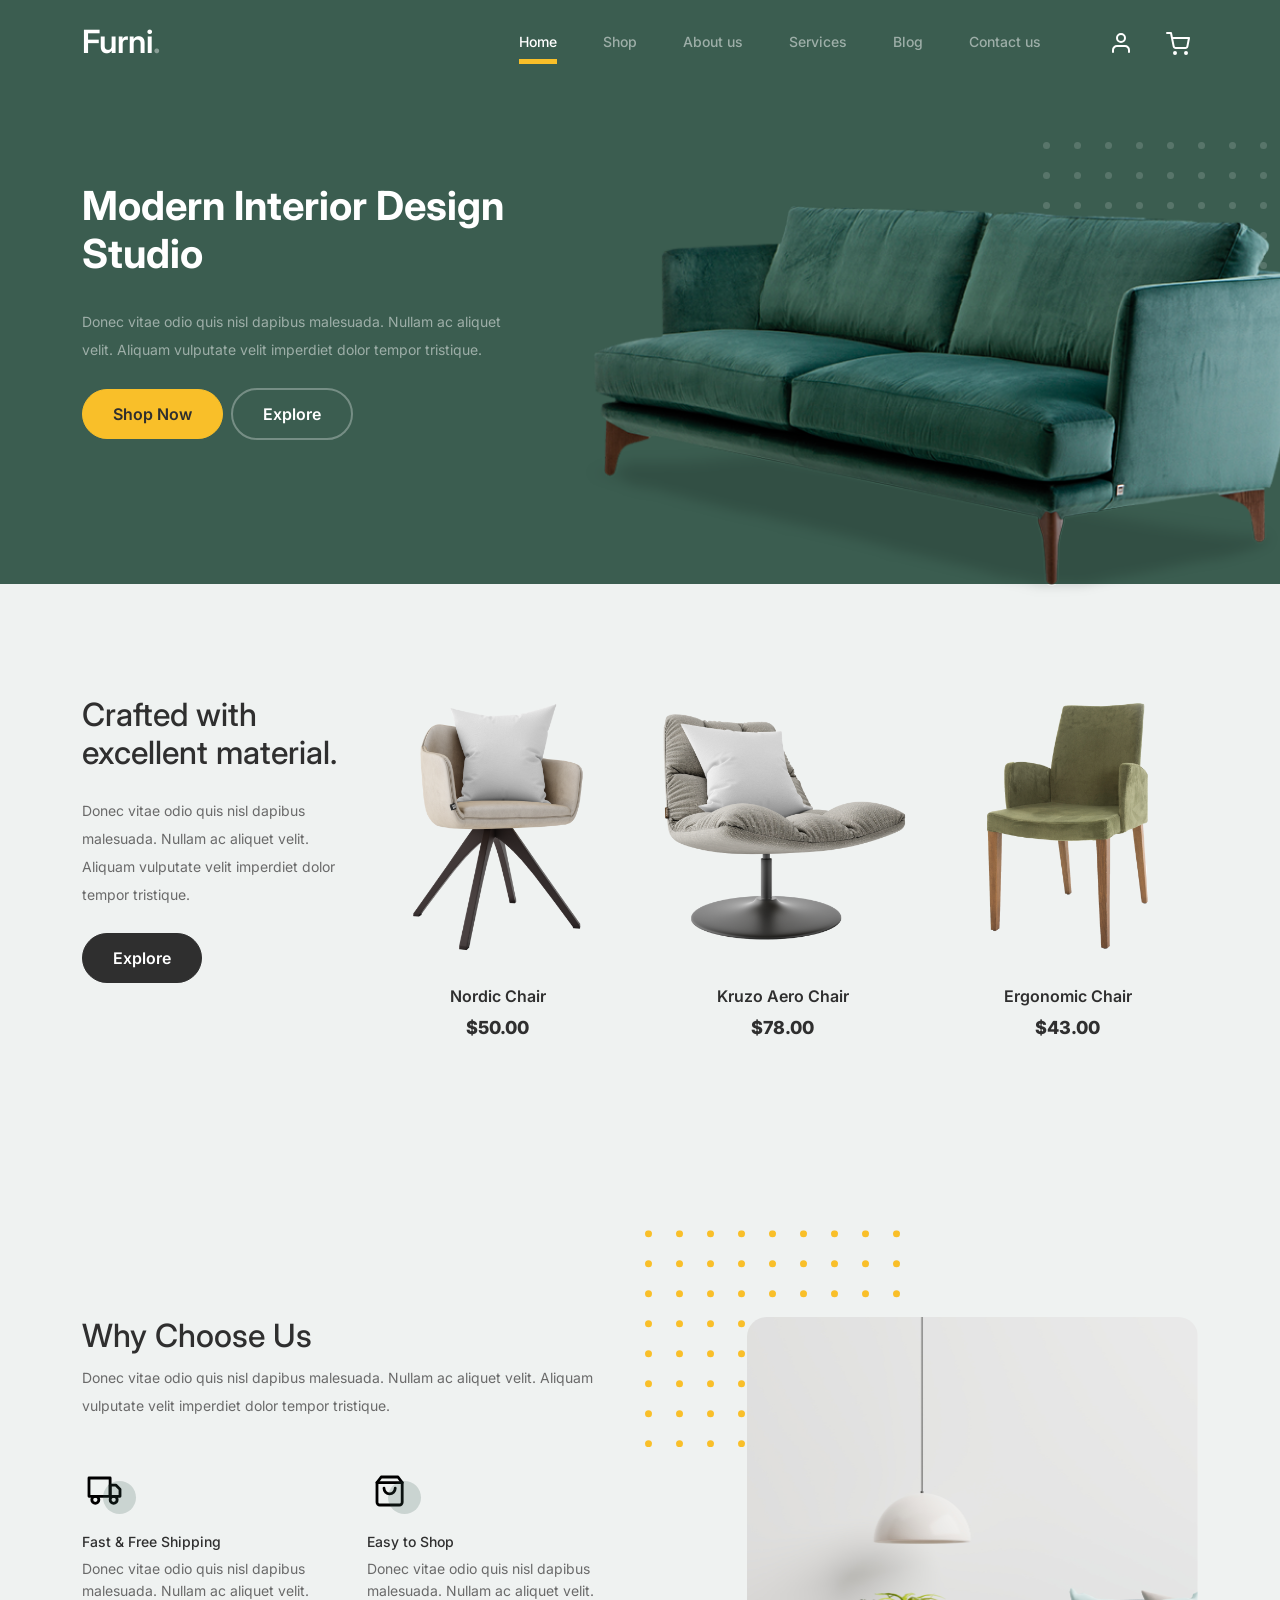
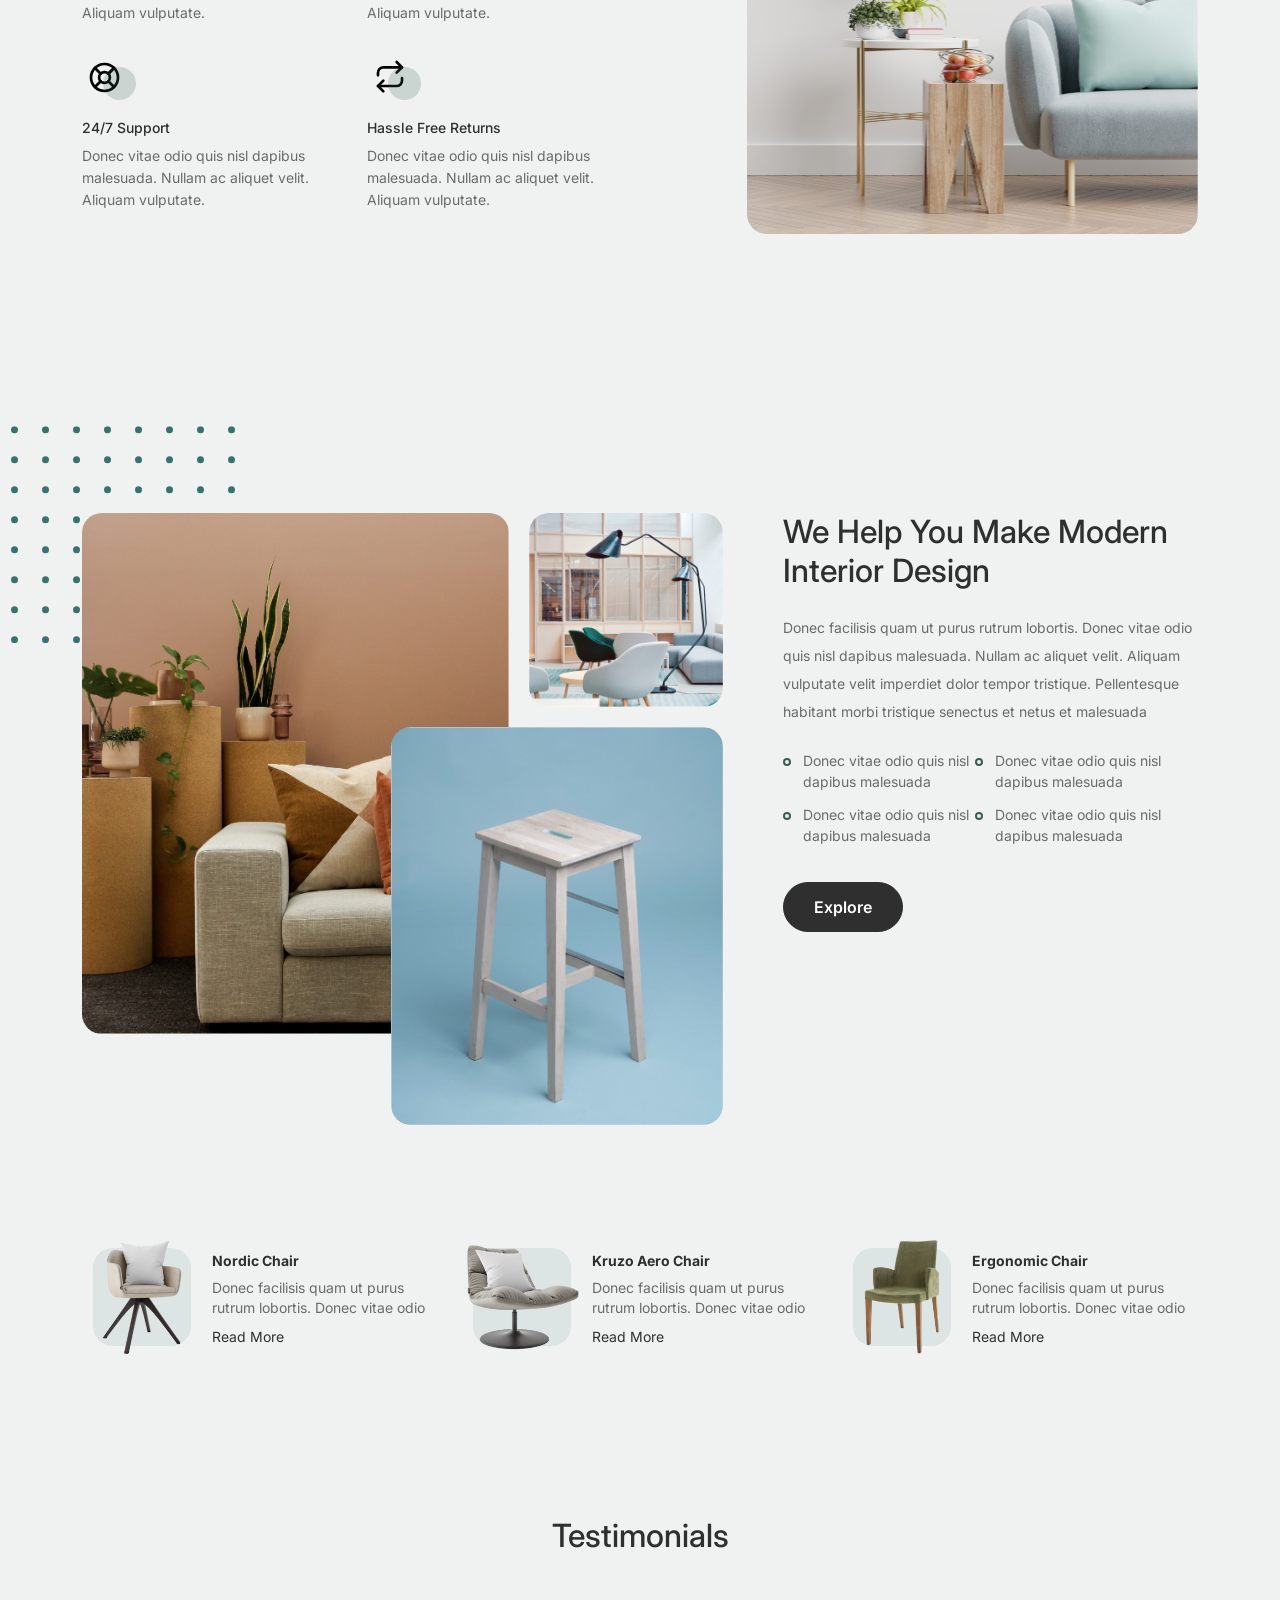
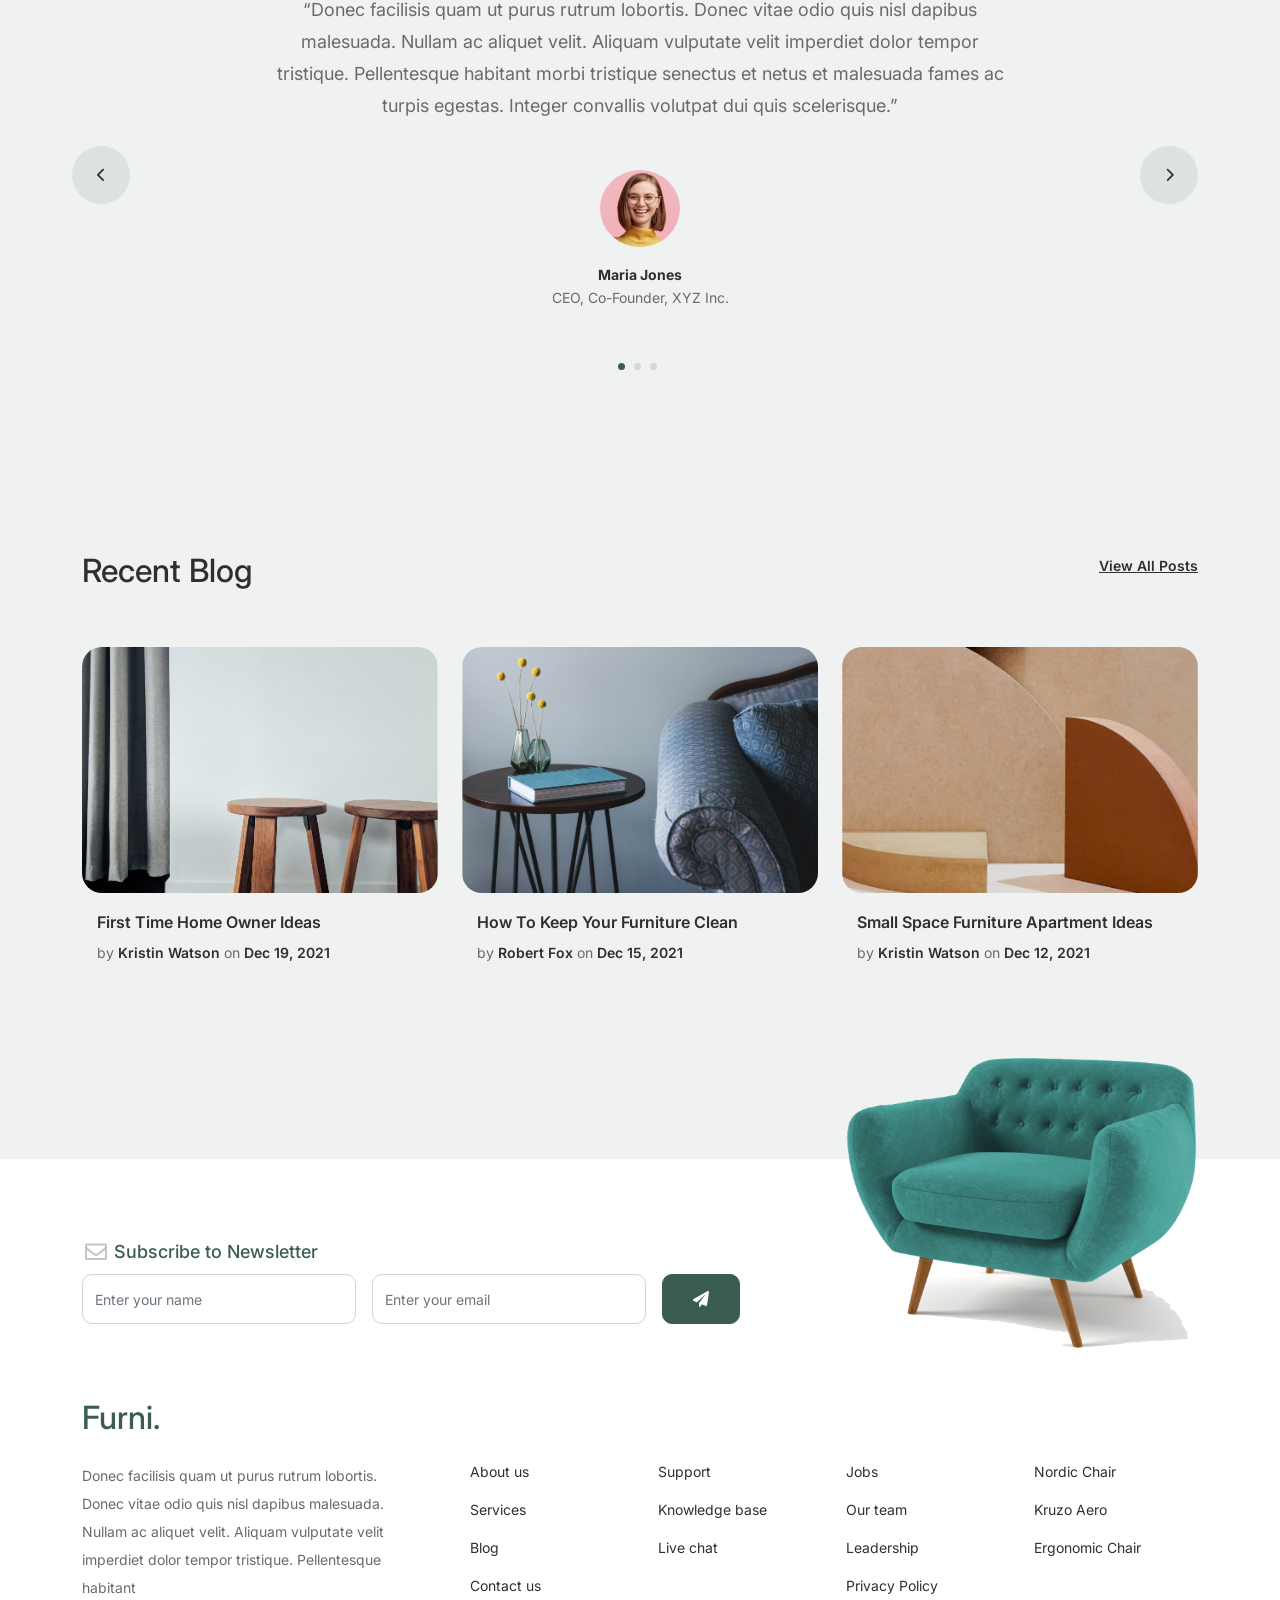
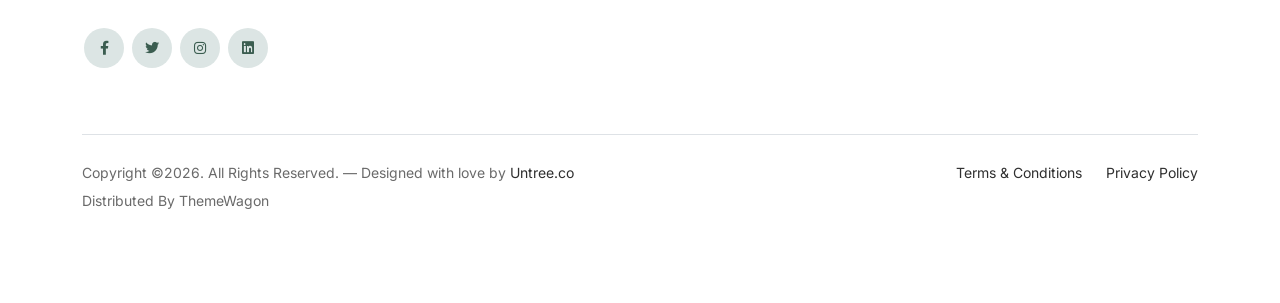
==== commit eba30f86: "template changed" ====
--- a/index.html
+++ b/index.html
@@ -1,1135 +1,546 @@
-<!DOCTYPE html>
+<!-- /*
+* Bootstrap 5
+* Template Name: Furni
+* Template Author: Untree.co
+* Template URI: https://untree.co/
+* License: https://creativecommons.org/licenses/by/3.0/
+*/ -->
+<!doctype html>
 <html lang="en">
-
 <head>
-  <title>Furniturzzzzz.com</title>
   <meta charset="utf-8">
-  <meta http-equiv="X-UA-Compatible" content="IE=edge">
-  <meta name="viewport" content="width=device-width, initial-scale=1.0">
-  <meta name="format-detection" content="telephone=no">
-  <meta name="apple-mobile-web-app-capable" content="yes">
-  <meta name="author" content="TemplatesJungle">
-  <meta name="keywords" content="Online Store">
-  <meta name="description" content="Stylish - Shoes Online Store HTML Template">
-
-  <link rel="stylesheet" href="css/vendor.css">
-  <link rel="stylesheet" type="text/css" href="style.css">
-
-  <link rel="preconnect" href="https://fonts.googleapis.com">
-  <link rel="preconnect" href="https://fonts.gstatic.com" crossorigin>
-  <link
-    href="https://fonts.googleapis.com/css2?family=Inter:wght@400;500;600;700;800;900&family=Playfair+Display:ital,wght@0,900;1,900&family=Source+Sans+Pro:wght@400;600;700;900&display=swap"
-    rel="stylesheet">
-</head>
-
-<body>
-  <svg xmlns="http://www.w3.org/2000/svg" style="display: none;">
-    <symbol xmlns="http://www.w3.org/2000/svg" id="shopping-carriage" viewBox="0 0 24 24" fill="none">
-      <path
-        d="M5 22H19C20.103 22 21 21.103 21 20V9C21 8.73478 20.8946 8.48043 20.7071 8.29289C20.5196 8.10536 20.2652 8 20 8H17V7C17 4.243 14.757 2 12 2C9.243 2 7 4.243 7 7V8H4C3.73478 8 3.48043 8.10536 3.29289 8.29289C3.10536 8.48043 3 8.73478 3 9V20C3 21.103 3.897 22 5 22ZM9 7C9 5.346 10.346 4 12 4C13.654 4 15 5.346 15 7V8H9V7ZM5 10H7V12H9V10H15V12H17V10H19L19.002 20H5V10Z"
-        fill="black" />
-    </symbol>
-    <symbol xmlns="http://www.w3.org/2000/svg" id="quick-view" viewBox="0 0 24 24">
-      <path fill="currentColor"
-        d="M10 18a7.952 7.952 0 0 0 4.897-1.688l4.396 4.396l1.414-1.414l-4.396-4.396A7.952 7.952 0 0 0 18 10c0-4.411-3.589-8-8-8s-8 3.589-8 8s3.589 8 8 8zm0-14c3.309 0 6 2.691 6 6s-2.691 6-6 6s-6-2.691-6-6s2.691-6 6-6z" />
-    </symbol>
-    <symbol xmlns="http://www.w3.org/2000/svg" id="shopping-cart" viewBox="0 0 24 24" fill="none">
-      <path
-        d="M21 4H2V6H4.3L7.582 15.025C7.79362 15.6029 8.1773 16.1021 8.68134 16.4552C9.18539 16.8083 9.78556 16.9985 10.401 17H19V15H10.401C9.982 15 9.604 14.735 9.461 14.342L8.973 13H18.246C19.136 13 19.926 12.402 20.169 11.549L21.962 5.275C22.0039 5.12615 22.0109 4.96962 21.9823 4.81763C21.9537 4.66565 21.8904 4.52234 21.7973 4.39889C21.7041 4.27544 21.5837 4.1752 21.4454 4.106C21.3071 4.0368 21.1546 4.00053 21 4ZM18.246 11H8.246L6.428 6H19.675L18.246 11Z"
-        fill="black" />
-      <path
-        d="M10.5 21C11.3284 21 12 20.3284 12 19.5C12 18.6716 11.3284 18 10.5 18C9.67157 18 9 18.6716 9 19.5C9 20.3284 9.67157 21 10.5 21Z"
-        fill="black" />
-      <path
-        d="M16.5 21C17.3284 21 18 20.3284 18 19.5C18 18.6716 17.3284 18 16.5 18C15.6716 18 15 18.6716 15 19.5C15 20.3284 15.6716 21 16.5 21Z"
-        fill="black" />
-    </symbol>
-    <symbol xmlns="http://www.w3.org/2000/svg" id="nav-icon" viewBox="0 0 16 16">
-      <path
-        d="M14 10.5a.5.5 0 0 0-.5-.5h-3a.5.5 0 0 0 0 1h3a.5.5 0 0 0 .5-.5zm0-3a.5.5 0 0 0-.5-.5h-7a.5.5 0 0 0 0 1h7a.5.5 0 0 0 .5-.5zm0-3a.5.5 0 0 0-.5-.5h-11a.5.5 0 0 0 0 1h11a.5.5 0 0 0 .5-.5z" />
-    </symbol>
-    <symbol xmlns="http://www.w3.org/2000/svg" id="close" viewBox="0 0 16 16">
-      <path
-        d="M2.146 2.854a.5.5 0 1 1 .708-.708L8 7.293l5.146-5.147a.5.5 0 0 1 .708.708L8.707 8l5.147 5.146a.5.5 0 0 1-.708.708L8 8.707l-5.146 5.147a.5.5 0 0 1-.708-.708L7.293 8 2.146 2.854Z" />
-    </symbol>
-    <symbol xmlns="http://www.w3.org/2000/svg" id="navbar-icon" viewBox="0 0 16 16">
-      <path
-        d="M14 10.5a.5.5 0 0 0-.5-.5h-3a.5.5 0 0 0 0 1h3a.5.5 0 0 0 .5-.5zm0-3a.5.5 0 0 0-.5-.5h-7a.5.5 0 0 0 0 1h7a.5.5 0 0 0 .5-.5zm0-3a.5.5 0 0 0-.5-.5h-11a.5.5 0 0 0 0 1h11a.5.5 0 0 0 .5-.5z" />
-    </symbol>
-    <symbol xmlns="http://www.w3.org/2000/svg" id="plus" viewBox="0 0 24 24">
-      <path fill="currentColor" d="M19 12.998h-6v6h-2v-6H5v-2h6v-6h2v6h6z" />
-    </symbol>
-    <symbol xmlns="http://www.w3.org/2000/svg" id="minus" viewBox="0 0 24 24">
-      <path fill="currentColor" d="M19 12.998H5v-2h14z" />
-    </symbol>
-    <symbol xmlns="http://www.w3.org/2000/svg" id="dropdown" viewBox="0 0 24 24">
-      <path fill="currentColor" d="m7 10l5 5l5-5H7Z" />
-    </symbol>
-    <symbol xmlns="http://www.w3.org/2000/svg" id="user" viewBox="0 0 24 24">
-      <path fill="currentColor"
-        d="M12 2a5 5 0 1 0 5 5a5 5 0 0 0-5-5zm0 8a3 3 0 1 1 3-3a3 3 0 0 1-3 3zm9 11v-1a7 7 0 0 0-7-7h-4a7 7 0 0 0-7 7v1h2v-1a5 5 0 0 1 5-5h4a5 5 0 0 1 5 5v1z" />
-    </symbol>
-    <symbol xmlns="http://www.w3.org/2000/svg" id="arrow-right" viewBox="0 0 24 24">
-      <path fill="currentColor"
-        d="M13.3 17.275q-.3-.3-.288-.725t.313-.725L16.15 13H5q-.425 0-.713-.288T4 12q0-.425.288-.713T5 11h11.15L13.3 8.15q-.3-.3-.3-.713t.3-.712q.3-.3.713-.3t.712.3L19.3 11.3q.15.15.213.325t.062.375q0 .2-.063.375t-.212.325l-4.6 4.6q-.275.275-.687.275t-.713-.3Z" />
-    </symbol>
-    <symbol xmlns="http://www.w3.org/2000/svg" id="facebook" viewBox="0 0 24 24">
-      <path fill="currentColor"
-        d="M9.198 21.5h4v-8.01h3.604l.396-3.98h-4V7.5a1 1 0 0 1 1-1h3v-4h-3a5 5 0 0 0-5 5v2.01h-2l-.396 3.98h2.396v8.01Z" />
-    </symbol>
-    <symbol xmlns="http://www.w3.org/2000/svg" id="twitter" viewBox="0 0 512 512">
-      <path fill="currentColor" d="M496 109.5a201.8 201.8 0 0 1-56.55 15.3a97.51 97.51 0 0 0 43.33-53.6a197.74 197.74 0 0 1-62.56 23.5A99.14 99.14 0 0 0 348.31 64c-54.42 0-98.46 43.4-98.46 96.9a93.21 93.21 0 0 0 2.54 22.1a280.7 280.7 0 0 1-203-101.3A95.69 95.69 0 0 0 36 130.4c0 33.6 17.53 63.3 44 80.7A97.5 97.5 0 0 1 35.22 199v1.2c0 47 34 86.1 79 95a100.76 100.76 0 0 1-25.94 3.4a94.38 94.38 0 0 1-18.51-1.8c12.51 38.5 48.92 66.5 92.05 67.3A199.59 199.59 0 0 1 39.5 405.6a203 203 0 0 1-23.5-1.4A278.68 278.68 0 0 0 166.74 448c181.36 0 280.44-147.7 280.44-275.8c0-4.2-.11-8.4-.31-12.5A198.48 198.48 0 0 0 496 109.5Z"/>
-    </symbol>
-    <symbol xmlns="http://www.w3.org/2000/svg" id="youtube" viewBox="0 0 32 32">
-      <path fill="currentColor"
-        d="M29.41 9.26a3.5 3.5 0 0 0-2.47-2.47C24.76 6.2 16 6.2 16 6.2s-8.76 0-10.94.59a3.5 3.5 0 0 0-2.47 2.47A36.13 36.13 0 0 0 2 16a36.13 36.13 0 0 0 .59 6.74a3.5 3.5 0 0 0 2.47 2.47c2.18.59 10.94.59 10.94.59s8.76 0 10.94-.59a3.5 3.5 0 0 0 2.47-2.47A36.13 36.13 0 0 0 30 16a36.13 36.13 0 0 0-.59-6.74ZM13.2 20.2v-8.4l7.27 4.2Z" />
-    </symbol>
-    <symbol xmlns="http://www.w3.org/2000/svg" id="instagram" viewBox="0 0 256 256">
-      <path fill="currentColor"
-        d="M128 80a48 48 0 1 0 48 48a48.05 48.05 0 0 0-48-48Zm0 80a32 32 0 1 1 32-32a32 32 0 0 1-32 32Zm48-136H80a56.06 56.06 0 0 0-56 56v96a56.06 56.06 0 0 0 56 56h96a56.06 56.06 0 0 0 56-56V80a56.06 56.06 0 0 0-56-56Zm40 152a40 40 0 0 1-40 40H80a40 40 0 0 1-40-40V80a40 40 0 0 1 40-40h96a40 40 0 0 1 40 40ZM192 76a12 12 0 1 1-12-12a12 12 0 0 1 12 12Z" />
-    </symbol>
-    <symbol xmlns="http://www.w3.org/2000/svg" id="pinterest" viewBox="0 0 24 24">
-      <path fill="currentColor"
-        d="M9.04 21.54c.96.29 1.93.46 2.96.46a10 10 0 0 0 10-10A10 10 0 0 0 12 2A10 10 0 0 0 2 12c0 4.25 2.67 7.9 6.44 9.34c-.09-.78-.18-2.07 0-2.96l1.15-4.94s-.29-.58-.29-1.5c0-1.38.86-2.41 1.84-2.41c.86 0 1.26.63 1.26 1.44c0 .86-.57 2.09-.86 3.27c-.17.98.52 1.84 1.52 1.84c1.78 0 3.16-1.9 3.16-4.58c0-2.4-1.72-4.04-4.19-4.04c-2.82 0-4.48 2.1-4.48 4.31c0 .86.28 1.73.74 2.3c.09.06.09.14.06.29l-.29 1.09c0 .17-.11.23-.28.11c-1.28-.56-2.02-2.38-2.02-3.85c0-3.16 2.24-6.03 6.56-6.03c3.44 0 6.12 2.47 6.12 5.75c0 3.44-2.13 6.2-5.18 6.2c-.97 0-1.92-.52-2.26-1.13l-.67 2.37c-.23.86-.86 2.01-1.29 2.7v-.03Z" />
-    </symbol>
-    <symbol xmlns="http://www.w3.org/2000/svg" id="search" viewBox="0 0 24 24">
-      <path fill="currentColor"
-        d="M10 18a7.952 7.952 0 0 0 4.897-1.688l4.396 4.396l1.414-1.414l-4.396-4.396A7.952 7.952 0 0 0 18 10c0-4.411-3.589-8-8-8s-8 3.589-8 8s3.589 8 8 8zm0-14c3.309 0 6 2.691 6 6s-2.691 6-6 6s-6-2.691-6-6s2.691-6 6-6z" />
-    </symbol>
-  </svg>
-  <!-- Loader 4 -->
-
-  <div class="preloader" style="position: fixed;top:0;left:0;width: 100%;height: 100%;background-color: #fff;display: flex;align-items: center;justify-content: center;z-index: 9999;">
-    <svg version="1.1" id="L4" width="100" height="100" xmlns="http://www.w3.org/2000/svg" xmlns:xlink="http://www.w3.org/1999/xlink" x="0px" y="0px"
-    viewBox="0 0 50 100" enable-background="new 0 0 0 0" xml:space="preserve">
-    <circle fill="#111" stroke="none" cx="6" cy="50" r="6">
-      <animate
-        attributeName="opacity"
-        dur="1s"
-        values="0;1;0"
-        repeatCount="indefinite"
-        begin="0.1"/>    
-    </circle>
-    <circle fill="#111" stroke="none" cx="26" cy="50" r="6">
-      <animate
-        attributeName="opacity"
-        dur="1s"
-        values="0;1;0"
-        repeatCount="indefinite" 
-        begin="0.2"/>       
-    </circle>
-    <circle fill="#111" stroke="none" cx="46" cy="50" r="6">
-      <animate
-        attributeName="opacity"
-        dur="1s"
-        values="0;1;0"
-        repeatCount="indefinite" 
-        begin="0.3"/>     
-    </circle>
-    </svg>
-  </div>
-
-  <div class="search-box bg-dark position-relative">
-    <div class="search-wrap">
-      <div class="close-button">
-        <svg class="close" style="fill: white;">
-          <use xlink:href="#close"></use>
-        </svg>
-      </div>
-      <form id="search-form" class="text-lg-center text-md-left pt-3" action="index.html" method="get">
-        <input type="text" class="search-input" placeholder="Search...">
-        <svg class="search">
-          <use xlink:href="#search"></use>
-        </svg>
-      </form>
-    </div>
-  </div>
-
-  <!-- quick view -->
-  <div class="modal fade" id="modaltoggle" aria-hidden="true" tabindex="-1">
-    <div class="modal-dialog modal-fullscreen-md-down modal-md modal-dialog-centered">
-      <div class="modal-content">
-        <div class="modal-body">
-          <div class="col-lg-12 col-md-12 me-3">
-            <div class="image-holder">
-              <img src="images/summary-item1.jpg" alt="Shoes">
-            </div>
-          </div>
-          <div class="col-lg-12 col-md-12">
-            <div class="summary">
-              <div class="summary-content fs-6">
-                <div class="product-header d-flex justify-content-between mt-4">
-                  <h3 class="display-7">Running Shoes For Men</h3>
-                  <div class="modal-close-btn">
-                    <button type="button" class="btn-close" data-bs-dismiss="modal" aria-label="Close">
-                    </button>
-                  </div>
-                </div>
-                <span class="product-price fs-3">$99</span>
-                <div class="product-details">
-                  <p class="fs-7">Buy good shoes and a good mattress, because when you're not in one you're in the
-                    other. With four pairs of shoes, I can travel the world.</p>
-                </div>
-                <ul class="select">
-                  <li>
-                    <strong>Colour Shown:</strong> Red, White, Black
-                  </li>
-                  <li>
-                    <strong>Style:</strong> SM3018-100
-                  </li>
-                </ul>
-                <div class="variations-form shopify-cart">
-                  <div class="row">
-                    <div class="col-md-6">
-                      <div class="quantity d-flex pb-4">
-                        <div
-                          class="qty-number align-top qty-number-plus d-flex justify-content-center align-items-center text-center">
-                          <span class="increase-qty plus">
-                            <svg class="plus">
-                              <use xlink:href="#plus"></use>
-                            </svg>
-                          </span>
-                        </div>
-                        <input type="number" id="quantity_001" class="input-text text-center" step="1" min="1" name="quantity" value="1" title="Qty">
-                        <div
-                          class="qty-number qty-number-minus d-flex justify-content-center align-items-center text-center">
-                          <span class="increase-qty minus">
-                            <svg class="minus">
-                              <use xlink:href="#minus"></use>
-                            </svg>
-                          </span>
-                        </div>
-                      </div>
-                    </div>
-                    <div class="col-md-6">
-                      <a rel="nofollow" data-no-instant="" href="#" class="out-stock button">Out of stock</a>
-                      <button type="submit" class="btn btn-medium btn-black hvr-sweep-to-right">Add to cart</button>
-                    </div>
-                  </div>
-                </div>
-                <!-- variations-form -->
-                <div class="categories d-flex flex-wrap pt-3">
-                  <strong class="pe-2">Categories:</strong>
-                  <a href="#" title="categories">Clothing,</a>
-                  <a href="#" title="categories">Men's Clothes,</a>
-                  <a href="#" title="categories">Tops & T-Shirts</a>
-                </div>
-              </div>
-            </div>
-          </div>
-        </div>
-      </div>
-    </div>
-  </div>
-  <!-- / quick view -->
-
-  <div class="modal fade" id="modallong" tabindex="-1" aria-modal="true" role="dialog">
-    <div class="modal-dialog modal-fullscreen-md-down modal-md modal-dialog-centered">
-      <div class="modal-content">
-        <div class="modal-header">
-          <h2 class="modal-title fs-5">Cart</h2>
-          <button type="button" class="btn-close" data-bs-dismiss="modal" aria-label="Close"></button>
-        </div>
-        <div class="modal-body">
-          <div class="shopping-cart">
-            <div class="shopping-cart-content">
-              <div class="mini-cart cart-list p-0 mt-3">
-                <div class="mini-cart-item d-flex border-bottom pb-3">
-                  <div class="col-lg-2 col-md-3 col-sm-2 me-4">
-                    <a href="#" title="product-image">
-                      <img src="images/single-product-thumb1.jpg" class="img-fluid" alt="single-product-item">
-                    </a>
-                  </div>
-                  <div class="col-lg-9 col-md-8 col-sm-8">
-                    <div class="product-header d-flex justify-content-between align-items-center mb-3">
-                      <h4 class="product-title fs-6 me-5">Sport Shoes For Men</h4>
-                      <a href="" class="remove" aria-label="Remove this item" data-product_id="11913"
-                        data-cart_item_key="abc" data-product_sku="">
-                        <svg class="close">
-                          <use xlink:href="#close"></use>
-                        </svg>
-                      </a>
-                    </div>
-                    <div class="quantity-price d-flex justify-content-between align-items-center">
-                      <div class="input-group product-qty">
-                        <button type="button"
-                          class="quantity-left-minus btn btn-light rounded-0 rounded-start btn-number"
-                          data-type="minus">
-                          <svg width="16" height="16">
-                            <use xlink:href="#minus"></use>
-                          </svg>
-                        </button>
-                        <input type="text" name="quantity" class="form-control input-number quantity" value="1">
-                        <button type="button" class="quantity-right-plus btn btn-light rounded-0 rounded-end btn-number"
-                          data-type="plus">
-                          <svg width="16" height="16">
-                            <use xlink:href="#plus"></use>
-                          </svg>
-                        </button>
-                      </div>
-                      <div class="price-code">
-                        <span class="product-price fs-6">$99</span>
-                      </div>
-                    </div>
-                    <!-- quantity-price -->
-                  </div>
-                </div>
-              </div>
-              <div class="mini-cart cart-list p-0 mt-3">
-                <div class="mini-cart-item d-flex border-bottom pb-3">
-                  <div class="col-lg-2 col-md-3 col-sm-2 me-4">
-                    <a href="#" title="product-image">
-                      <img src="images/single-product-thumb2.jpg" class="img-fluid" alt="single-product-item">
-                    </a>
-                  </div>
-                  <div class="col-lg-9 col-md-8 col-sm-8">
-                    <div class="product-header d-flex justify-content-between align-items-center mb-3">
-                      <h4 class="product-title fs-6 me-5">Brand Shoes For Men</h4>
-                      <a href="" class="remove" aria-label="Remove this item" data-product_id="11913"
-                        data-cart_item_key="abc" data-product_sku="">
-                        <svg class="close">
-                          <use xlink:href="#close"></use>
-                        </svg>
-                      </a>
-                    </div>
-                    <div class="quantity-price d-flex justify-content-between align-items-center">
-                      <div class="input-group product-qty">
-                        <button type="button"
-                          class="quantity-left-minus btn btn-light rounded-0 rounded-start btn-number"
-                          data-type="minus">
-                          <svg width="16" height="16">
-                            <use xlink:href="#minus"></use>
-                          </svg>
-                        </button>
-                        <input type="text" name="quantity" class="form-control input-number quantity" value="1">
-                        <button type="button" class="quantity-right-plus btn btn-light rounded-0 rounded-end btn-number"
-                          data-type="plus">
-                          <svg width="16" height="16">
-                            <use xlink:href="#plus"></use>
-                          </svg>
-                        </button>
-                      </div>
-                      <div class="price-code">
-                        <span class="product-price fs-6">$99</span>
-                      </div>
-                    </div>
-                    <!-- quantity-price -->
-                  </div>
-                </div>
-              </div>
-              <!-- cart-list -->
-              <div class="mini-cart-total d-flex justify-content-between py-4">
-                <span class="fs-6">Subtotal:</span>
-                <span class="special-price-code">
-                  <span class="price-amount amount fs-6" style="opacity: 1;">
-                    <bdi>
-                      <span class="price-currency-symbol">$</span>198.00 </bdi>
-                  </span>
-                </span>
-              </div>
-              <div class="modal-footer my-4 justify-content-center">
-                <button type="button" class="btn btn-red hvr-sweep-to-right dark-sweep">View Cart</button>
-                <button type="button"
-                  class="btn btn-outline-gray hvr-sweep-to-right dark-sweep">Checkout</button>
-              </div>
-            </div>
-          </div>
-        </div>
-      </div>
-    </div>
-  </div>
-  <!-- cart view -->
-
-  <div class="modal fade" id="modallogin" tabindex="-1" aria-modal="true" role="dialog">
-    <div class="modal-dialog modal-fullscreen-md-down modal-md modal-dialog-centered" role="document">
-      <div class="modal-content p-4">
-        <div class="modal-header mx-auto border-0">
-          <h2 class="modal-title fs-3 fw-normal">Login</h2>
-        </div>
-        <div class="modal-body">
-          <div class="login-detail">
-            <div class="login-form p-0">
-              <div class="col-lg-12 mx-auto">
-                <form id="login-form">
-                  <input type="text" name="username" placeholder="Username or Email Address *"
-                    class="mb-3 ps-3 text-input">
-                  <input type="password" name="password" placeholder="Password" class="ps-3 text-input">
-                  <div class="checkbox d-flex justify-content-between mt-4">
-                    <p class="checkbox-form">
-                      <label class="">
-                        <input name="rememberme" type="checkbox" id="remember-me" value="forever"> Remember me </label>
-                    </p>
-                    <p class="lost-password">
-                      <a href="#">Forgot your password?</a>
-                    </p>
-                  </div>
-                </form>
-              </div>
-            </div>
-            <div class="modal-footer mt-5 d-flex justify-content-center">
-              <button type="button" class="btn btn-red hvr-sweep-to-right dark-sweep">Login</button>
-              <button type="button"
-                class="btn btn-outline-gray hvr-sweep-to-right dark-sweep">Register</button>
-            </div>
-          </div>
-        </div>
-      </div>
-    </div>
-  </div>
-  <!-- Login -->
-
-  <header id="header" class="site-header text-black">
-    <div class="header-top border-bottom py-2">
-      <div class="container-lg">
-        <div class="row justify-content-evenly">
-          <div class="col">
-            <ul class="social-links list-unstyled d-flex m-0">
-              <li class="pe-2">
-                <a href="#">
-                  <svg class="facebook" width="20" height="20">
-                    <use xlink:href="#facebook"></use>
-                  </svg>
-                </a>
-              </li>
-              <li class="pe-2">
-                <a href="#">
-                  <svg class="instagram" width="20" height="20">
-                    <use xlink:href="#instagram"></use>
-                  </svg>
-                </a>
-              </li>
-              <li class="pe-2">
-                <a href="#">
-                  <svg class="youtube" width="20" height="20">
-                    <use xlink:href="#youtube"></use>
-                  </svg>
-                </a>
-              </li>
-              <li>
-                <a href="#">
-                  <svg class="pinterest" width="20" height="20">
-                    <use xlink:href="#pinterest"></use>
-                  </svg>
-                </a>
-              </li>
-            </ul>
-          </div>
-          <div class="col d-none d-md-block">
-            <p class="text-center text-black m-0"><strong>Special Offer</strong>: Free Shipping on all the orders above $100
+  <meta name="viewport" content="width=device-width, initial-scale=1, shrink-to-fit=no">
+  <meta name="author" content="Untree.co">
+  <link rel="shortcut icon" href="favicon.png">
+
+  <meta name="description" content="" />
+  <meta name="keywords" content="bootstrap, bootstrap4" />
+
+		<!-- Bootstrap CSS -->
+		<link href="css/bootstrap.min.css" rel="stylesheet">
+		<link href="https://cdnjs.cloudflare.com/ajax/libs/font-awesome/6.0.0-beta3/css/all.min.css" rel="stylesheet">
+		<link href="css/tiny-slider.css" rel="stylesheet">
+		<link href="css/style.css" rel="stylesheet">
+		<title>Furni Free Bootstrap 5 Template for Furniture and Interior Design Websites by Untree.co </title>
+	</head>
+
+	<body>
+
+		<!-- Start Header/Navigation -->
+		<nav class="custom-navbar navbar navbar navbar-expand-md navbar-dark bg-dark" arial-label="Furni navigation bar">
+
+			<div class="container">
+				<a class="navbar-brand" href="index.html">Furni<span>.</span></a>
+
+				<button class="navbar-toggler" type="button" data-bs-toggle="collapse" data-bs-target="#navbarsFurni" aria-controls="navbarsFurni" aria-expanded="false" aria-label="Toggle navigation">
+					<span class="navbar-toggler-icon"></span>
+				</button>
+
+				<div class="collapse navbar-collapse" id="navbarsFurni">
+					<ul class="custom-navbar-nav navbar-nav ms-auto mb-2 mb-md-0">
+						<li class="nav-item active">
+							<a class="nav-link" href="index.html">Home</a>
+						</li>
+						<li><a class="nav-link" href="shop.html">Shop</a></li>
+						<li><a class="nav-link" href="about.html">About us</a></li>
+						<li><a class="nav-link" href="services.html">Services</a></li>
+						<li><a class="nav-link" href="blog.html">Blog</a></li>
+						<li><a class="nav-link" href="contact.html">Contact us</a></li>
+					</ul>
+
+					<ul class="custom-navbar-cta navbar-nav mb-2 mb-md-0 ms-5">
+						<li><a class="nav-link" href="#"><img src="images/user.svg"></a></li>
+						<li><a class="nav-link" href="cart.html"><img src="images/cart.svg"></a></li>
+					</ul>
+				</div>
+			</div>
+				
+		</nav>
+		<!-- End Header/Navigation -->
+
+		<!-- Start Hero Section -->
+			<div class="hero">
+				<div class="container">
+					<div class="row justify-content-between">
+						<div class="col-lg-5">
+							<div class="intro-excerpt">
+								<h1>Modern Interior <span clsas="d-block">Design Studio</span></h1>
+								<p class="mb-4">Donec vitae odio quis nisl dapibus malesuada. Nullam ac aliquet velit. Aliquam vulputate velit imperdiet dolor tempor tristique.</p>
+								<p><a href="" class="btn btn-secondary me-2">Shop Now</a><a href="#" class="btn btn-white-outline">Explore</a></p>
+							</div>
+						</div>
+						<div class="col-lg-7">
+							<div class="hero-img-wrap">
+								<img src="images/couch.png" class="img-fluid">
+							</div>
+						</div>
+					</div>
+				</div>
+			</div>
+		<!-- End Hero Section -->
+
+		<!-- Start Product Section -->
+		<div class="product-section">
+			<div class="container">
+				<div class="row">
+
+					<!-- Start Column 1 -->
+					<div class="col-md-12 col-lg-3 mb-5 mb-lg-0">
+						<h2 class="mb-4 section-title">Crafted with excellent material.</h2>
+						<p class="mb-4">Donec vitae odio quis nisl dapibus malesuada. Nullam ac aliquet velit. Aliquam vulputate velit imperdiet dolor tempor tristique. </p>
+						<p><a href="shop.html" class="btn">Explore</a></p>
+					</div> 
+					<!-- End Column 1 -->
+
+					<!-- Start Column 2 -->
+					<div class="col-12 col-md-4 col-lg-3 mb-5 mb-md-0">
+						<a class="product-item" href="cart.html">
+							<img src="images/product-1.png" class="img-fluid product-thumbnail">
+							<h3 class="product-title">Nordic Chair</h3>
+							<strong class="product-price">$50.00</strong>
+
+							<span class="icon-cross">
+								<img src="images/cross.svg" class="img-fluid">
+							</span>
+						</a>
+					</div> 
+					<!-- End Column 2 -->
+
+					<!-- Start Column 3 -->
+					<div class="col-12 col-md-4 col-lg-3 mb-5 mb-md-0">
+						<a class="product-item" href="cart.html">
+							<img src="images/product-2.png" class="img-fluid product-thumbnail">
+							<h3 class="product-title">Kruzo Aero Chair</h3>
+							<strong class="product-price">$78.00</strong>
+
+							<span class="icon-cross">
+								<img src="images/cross.svg" class="img-fluid">
+							</span>
+						</a>
+					</div>
+					<!-- End Column 3 -->
+
+					<!-- Start Column 4 -->
+					<div class="col-12 col-md-4 col-lg-3 mb-5 mb-md-0">
+						<a class="product-item" href="cart.html">
+							<img src="images/product-3.png" class="img-fluid product-thumbnail">
+							<h3 class="product-title">Ergonomic Chair</h3>
+							<strong class="product-price">$43.00</strong>
+
+							<span class="icon-cross">
+								<img src="images/cross.svg" class="img-fluid">
+							</span>
+						</a>
+					</div>
+					<!-- End Column 4 -->
+
+				</div>
+			</div>
+		</div>
+		<!-- End Product Section -->
+
+		<!-- Start Why Choose Us Section -->
+		<div class="why-choose-section">
+			<div class="container">
+				<div class="row justify-content-between">
+					<div class="col-lg-6">
+						<h2 class="section-title">Why Choose Us</h2>
+						<p>Donec vitae odio quis nisl dapibus malesuada. Nullam ac aliquet velit. Aliquam vulputate velit imperdiet dolor tempor tristique.</p>
+
+						<div class="row my-5">
+							<div class="col-6 col-md-6">
+								<div class="feature">
+									<div class="icon">
+										<img src="images/truck.svg" alt="Image" class="imf-fluid">
+									</div>
+									<h3>Fast &amp; Free Shipping</h3>
+									<p>Donec vitae odio quis nisl dapibus malesuada. Nullam ac aliquet velit. Aliquam vulputate.</p>
+								</div>
+							</div>
+
+							<div class="col-6 col-md-6">
+								<div class="feature">
+									<div class="icon">
+										<img src="images/bag.svg" alt="Image" class="imf-fluid">
+									</div>
+									<h3>Easy to Shop</h3>
+									<p>Donec vitae odio quis nisl dapibus malesuada. Nullam ac aliquet velit. Aliquam vulputate.</p>
+								</div>
+							</div>
+
+							<div class="col-6 col-md-6">
+								<div class="feature">
+									<div class="icon">
+										<img src="images/support.svg" alt="Image" class="imf-fluid">
+									</div>
+									<h3>24/7 Support</h3>
+									<p>Donec vitae odio quis nisl dapibus malesuada. Nullam ac aliquet velit. Aliquam vulputate.</p>
+								</div>
+							</div>
+
+							<div class="col-6 col-md-6">
+								<div class="feature">
+									<div class="icon">
+										<img src="images/return.svg" alt="Image" class="imf-fluid">
+									</div>
+									<h3>Hassle Free Returns</h3>
+									<p>Donec vitae odio quis nisl dapibus malesuada. Nullam ac aliquet velit. Aliquam vulputate.</p>
+								</div>
+							</div>
+
+						</div>
+					</div>
+
+					<div class="col-lg-5">
+						<div class="img-wrap">
+							<img src="images/why-choose-us-img.jpg" alt="Image" class="img-fluid">
+						</div>
+					</div>
+
+				</div>
+			</div>
+		</div>
+		<!-- End Why Choose Us Section -->
+
+		<!-- Start We Help Section -->
+		<div class="we-help-section">
+			<div class="container">
+				<div class="row justify-content-between">
+					<div class="col-lg-7 mb-5 mb-lg-0">
+						<div class="imgs-grid">
+							<div class="grid grid-1"><img src="images/img-grid-1.jpg" alt="Untree.co"></div>
+							<div class="grid grid-2"><img src="images/img-grid-2.jpg" alt="Untree.co"></div>
+							<div class="grid grid-3"><img src="images/img-grid-3.jpg" alt="Untree.co"></div>
+						</div>
+					</div>
+					<div class="col-lg-5 ps-lg-5">
+						<h2 class="section-title mb-4">We Help You Make Modern Interior Design</h2>
+						<p>Donec facilisis quam ut purus rutrum lobortis. Donec vitae odio quis nisl dapibus malesuada. Nullam ac aliquet velit. Aliquam vulputate velit imperdiet dolor tempor tristique. Pellentesque habitant morbi tristique senectus et netus et malesuada</p>
+
+						<ul class="list-unstyled custom-list my-4">
+							<li>Donec vitae odio quis nisl dapibus malesuada</li>
+							<li>Donec vitae odio quis nisl dapibus malesuada</li>
+							<li>Donec vitae odio quis nisl dapibus malesuada</li>
+							<li>Donec vitae odio quis nisl dapibus malesuada</li>
+						</ul>
+						<p><a herf="#" class="btn">Explore</a></p>
+					</div>
+				</div>
+			</div>
+		</div>
+		<!-- End We Help Section -->
+
+		<!-- Start Popular Product -->
+		<div class="popular-product">
+			<div class="container">
+				<div class="row">
+
+					<div class="col-12 col-md-6 col-lg-4 mb-4 mb-lg-0">
+						<div class="product-item-sm d-flex">
+							<div class="thumbnail">
+								<img src="images/product-1.png" alt="Image" class="img-fluid">
+							</div>
+							<div class="pt-3">
+								<h3>Nordic Chair</h3>
+								<p>Donec facilisis quam ut purus rutrum lobortis. Donec vitae odio </p>
+								<p><a href="#">Read More</a></p>
+							</div>
+						</div>
+					</div>
+
+					<div class="col-12 col-md-6 col-lg-4 mb-4 mb-lg-0">
+						<div class="product-item-sm d-flex">
+							<div class="thumbnail">
+								<img src="images/product-2.png" alt="Image" class="img-fluid">
+							</div>
+							<div class="pt-3">
+								<h3>Kruzo Aero Chair</h3>
+								<p>Donec facilisis quam ut purus rutrum lobortis. Donec vitae odio </p>
+								<p><a href="#">Read More</a></p>
+							</div>
+						</div>
+					</div>
+
+					<div class="col-12 col-md-6 col-lg-4 mb-4 mb-lg-0">
+						<div class="product-item-sm d-flex">
+							<div class="thumbnail">
+								<img src="images/product-3.png" alt="Image" class="img-fluid">
+							</div>
+							<div class="pt-3">
+								<h3>Ergonomic Chair</h3>
+								<p>Donec facilisis quam ut purus rutrum lobortis. Donec vitae odio </p>
+								<p><a href="#">Read More</a></p>
+							</div>
+						</div>
+					</div>
+
+				</div>
+			</div>
+		</div>
+		<!-- End Popular Product -->
+
+		<!-- Start Testimonial Slider -->
+		<div class="testimonial-section">
+			<div class="container">
+				<div class="row">
+					<div class="col-lg-7 mx-auto text-center">
+						<h2 class="section-title">Testimonials</h2>
+					</div>
+				</div>
+
+				<div class="row justify-content-center">
+					<div class="col-lg-12">
+						<div class="testimonial-slider-wrap text-center">
+
+							<div id="testimonial-nav">
+								<span class="prev" data-controls="prev"><span class="fa fa-chevron-left"></span></span>
+								<span class="next" data-controls="next"><span class="fa fa-chevron-right"></span></span>
+							</div>
+
+							<div class="testimonial-slider">
+								
+								<div class="item">
+									<div class="row justify-content-center">
+										<div class="col-lg-8 mx-auto">
+
+											<div class="testimonial-block text-center">
+												<blockquote class="mb-5">
+													<p>&ldquo;Donec facilisis quam ut purus rutrum lobortis. Donec vitae odio quis nisl dapibus malesuada. Nullam ac aliquet velit. Aliquam vulputate velit imperdiet dolor tempor tristique. Pellentesque habitant morbi tristique senectus et netus et malesuada fames ac turpis egestas. Integer convallis volutpat dui quis scelerisque.&rdquo;</p>
+												</blockquote>
+
+												<div class="author-info">
+													<div class="author-pic">
+														<img src="images/person-1.png" alt="Maria Jones" class="img-fluid">
+													</div>
+													<h3 class="font-weight-bold">Maria Jones</h3>
+													<span class="position d-block mb-3">CEO, Co-Founder, XYZ Inc.</span>
+												</div>
+											</div>
+
+										</div>
+									</div>
+								</div> 
+								<!-- END item -->
+
+								<div class="item">
+									<div class="row justify-content-center">
+										<div class="col-lg-8 mx-auto">
+
+											<div class="testimonial-block text-center">
+												<blockquote class="mb-5">
+													<p>&ldquo;Donec facilisis quam ut purus rutrum lobortis. Donec vitae odio quis nisl dapibus malesuada. Nullam ac aliquet velit. Aliquam vulputate velit imperdiet dolor tempor tristique. Pellentesque habitant morbi tristique senectus et netus et malesuada fames ac turpis egestas. Integer convallis volutpat dui quis scelerisque.&rdquo;</p>
+												</blockquote>
+
+												<div class="author-info">
+													<div class="author-pic">
+														<img src="images/person-1.png" alt="Maria Jones" class="img-fluid">
+													</div>
+													<h3 class="font-weight-bold">Maria Jones</h3>
+													<span class="position d-block mb-3">CEO, Co-Founder, XYZ Inc.</span>
+												</div>
+											</div>
+
+										</div>
+									</div>
+								</div> 
+								<!-- END item -->
+
+								<div class="item">
+									<div class="row justify-content-center">
+										<div class="col-lg-8 mx-auto">
+
+											<div class="testimonial-block text-center">
+												<blockquote class="mb-5">
+													<p>&ldquo;Donec facilisis quam ut purus rutrum lobortis. Donec vitae odio quis nisl dapibus malesuada. Nullam ac aliquet velit. Aliquam vulputate velit imperdiet dolor tempor tristique. Pellentesque habitant morbi tristique senectus et netus et malesuada fames ac turpis egestas. Integer convallis volutpat dui quis scelerisque.&rdquo;</p>
+												</blockquote>
+
+												<div class="author-info">
+													<div class="author-pic">
+														<img src="images/person-1.png" alt="Maria Jones" class="img-fluid">
+													</div>
+													<h3 class="font-weight-bold">Maria Jones</h3>
+													<span class="position d-block mb-3">CEO, Co-Founder, XYZ Inc.</span>
+												</div>
+											</div>
+
+										</div>
+									</div>
+								</div> 
+								<!-- END item -->
+
+							</div>
+
+						</div>
+					</div>
+				</div>
+			</div>
+		</div>
+		<!-- End Testimonial Slider -->
+
+		<!-- Start Blog Section -->
+		<div class="blog-section">
+			<div class="container">
+				<div class="row mb-5">
+					<div class="col-md-6">
+						<h2 class="section-title">Recent Blog</h2>
+					</div>
+					<div class="col-md-6 text-start text-md-end">
+						<a href="#" class="more">View All Posts</a>
+					</div>
+				</div>
+
+				<div class="row">
+
+					<div class="col-12 col-sm-6 col-md-4 mb-4 mb-md-0">
+						<div class="post-entry">
+							<a href="#" class="post-thumbnail"><img src="images/post-1.jpg" alt="Image" class="img-fluid"></a>
+							<div class="post-content-entry">
+								<h3><a href="#">First Time Home Owner Ideas</a></h3>
+								<div class="meta">
+									<span>by <a href="#">Kristin Watson</a></span> <span>on <a href="#">Dec 19, 2021</a></span>
+								</div>
+							</div>
+						</div>
+					</div>
+
+					<div class="col-12 col-sm-6 col-md-4 mb-4 mb-md-0">
+						<div class="post-entry">
+							<a href="#" class="post-thumbnail"><img src="images/post-2.jpg" alt="Image" class="img-fluid"></a>
+							<div class="post-content-entry">
+								<h3><a href="#">How To Keep Your Furniture Clean</a></h3>
+								<div class="meta">
+									<span>by <a href="#">Robert Fox</a></span> <span>on <a href="#">Dec 15, 2021</a></span>
+								</div>
+							</div>
+						</div>
+					</div>
+
+					<div class="col-12 col-sm-6 col-md-4 mb-4 mb-md-0">
+						<div class="post-entry">
+							<a href="#" class="post-thumbnail"><img src="images/post-3.jpg" alt="Image" class="img-fluid"></a>
+							<div class="post-content-entry">
+								<h3><a href="#">Small Space Furniture Apartment Ideas</a></h3>
+								<div class="meta">
+									<span>by <a href="#">Kristin Watson</a></span> <span>on <a href="#">Dec 12, 2021</a></span>
+								</div>
+							</div>
+						</div>
+					</div>
+
+				</div>
+			</div>
+		</div>
+		<!-- End Blog Section -->	
+
+		<!-- Start Footer Section -->
+		<footer class="footer-section">
+			<div class="container relative">
+
+				<div class="sofa-img">
+					<img src="images/sofa.png" alt="Image" class="img-fluid">
+				</div>
+
+				<div class="row">
+					<div class="col-lg-8">
+						<div class="subscription-form">
+							<h3 class="d-flex align-items-center"><span class="me-1"><img src="images/envelope-outline.svg" alt="Image" class="img-fluid"></span><span>Subscribe to Newsletter</span></h3>
+
+							<form action="#" class="row g-3">
+								<div class="col-auto">
+									<input type="text" class="form-control" placeholder="Enter your name">
+								</div>
+								<div class="col-auto">
+									<input type="email" class="form-control" placeholder="Enter your email">
+								</div>
+								<div class="col-auto">
+									<button class="btn btn-primary">
+										<span class="fa fa-paper-plane"></span>
+									</button>
+								</div>
+							</form>
+
+						</div>
+					</div>
+				</div>
+
+				<div class="row g-5 mb-5">
+					<div class="col-lg-4">
+						<div class="mb-4 footer-logo-wrap"><a href="#" class="footer-logo">Furni<span>.</span></a></div>
+						<p class="mb-4">Donec facilisis quam ut purus rutrum lobortis. Donec vitae odio quis nisl dapibus malesuada. Nullam ac aliquet velit. Aliquam vulputate velit imperdiet dolor tempor tristique. Pellentesque habitant</p>
+
+						<ul class="list-unstyled custom-social">
+							<li><a href="#"><span class="fa fa-brands fa-facebook-f"></span></a></li>
+							<li><a href="#"><span class="fa fa-brands fa-twitter"></span></a></li>
+							<li><a href="#"><span class="fa fa-brands fa-instagram"></span></a></li>
+							<li><a href="#"><span class="fa fa-brands fa-linkedin"></span></a></li>
+						</ul>
+					</div>
+
+					<div class="col-lg-8">
+						<div class="row links-wrap">
+							<div class="col-6 col-sm-6 col-md-3">
+								<ul class="list-unstyled">
+									<li><a href="#">About us</a></li>
+									<li><a href="#">Services</a></li>
+									<li><a href="#">Blog</a></li>
+									<li><a href="#">Contact us</a></li>
+								</ul>
+							</div>
+
+							<div class="col-6 col-sm-6 col-md-3">
+								<ul class="list-unstyled">
+									<li><a href="#">Support</a></li>
+									<li><a href="#">Knowledge base</a></li>
+									<li><a href="#">Live chat</a></li>
+								</ul>
+							</div>
+
+							<div class="col-6 col-sm-6 col-md-3">
+								<ul class="list-unstyled">
+									<li><a href="#">Jobs</a></li>
+									<li><a href="#">Our team</a></li>
+									<li><a href="#">Leadership</a></li>
+									<li><a href="#">Privacy Policy</a></li>
+								</ul>
+							</div>
+
+							<div class="col-6 col-sm-6 col-md-3">
+								<ul class="list-unstyled">
+									<li><a href="#">Nordic Chair</a></li>
+									<li><a href="#">Kruzo Aero</a></li>
+									<li><a href="#">Ergonomic Chair</a></li>
+								</ul>
+							</div>
+						</div>
+					</div>
+
+				</div>
+
+				<div class="border-top copyright">
+					<div class="row pt-4">
+						<div class="col-lg-6">
+							<p class="mb-2 text-center text-lg-start">Copyright &copy;<script>document.write(new Date().getFullYear());</script>. All Rights Reserved. &mdash; Designed with love by <a href="https://untree.co">Untree.co</a> Distributed By <a hreff="https://themewagon.com">ThemeWagon</a>  <!-- License information: https://untree.co/license/ -->
             </p>
-          </div>
-          <div class="col">
-            <ul class="d-flex justify-content-end gap-3 list-unstyled m-0">
-              <li>
-                <a href="#">Contact</a>
-              </li>
-              <li>
-                <a href="#">Cart</a>
-              </li>
-              <li>
-                <a href="#">Login</a>
-              </li>
-            </ul>
-          </div>
-        </div>
-      </div>
-    </div>
-    <nav id="header-nav" class="navbar navbar-expand-lg">
-      <div class="container-lg">
-        <a class="navbar-brand" href="index.html">
-          <img src="images/main-logo.png" class="logo" alt="logo">
-        </a>
-        <button class="navbar-toggler d-flex d-lg-none order-3 border-0 p-1 ms-2" type="button" data-bs-toggle="offcanvas"
-          data-bs-target="#bdNavbar" aria-controls="bdNavbar" aria-expanded="false" aria-label="Toggle navigation">
-          <svg class="navbar-icon">
-            <use xlink:href="#navbar-icon"></use>
-          </svg>
-        </button>
-        <div class="offcanvas offcanvas-end" tabindex="-1" id="bdNavbar">
-          <div class="offcanvas-header px-4 pb-0">
-            <a class="navbar-brand ps-3" href="index.html">
-              <img src="images/main-logo.png" class="logo" alt="logo">
-            </a>
-            <button type="button" class="btn-close btn-close-black p-5" data-bs-dismiss="offcanvas" aria-label="Close"
-              data-bs-target="#bdNavbar"></button>
-          </div>
-          <div class="offcanvas-body">
-            <ul id="navbar" class="navbar-nav fw-bold justify-content-end align-items-center flex-grow-1">
-              <li class="nav-item dropdown">
-                <a class="nav-link me-5 active dropdown-toggle border-0" href="#" data-bs-toggle="dropdown"
-                  aria-expanded="false">Home</a>
-                <ul class="dropdown-menu fw-bold">
-                  <li>
-                    <a href="index.html" class="dropdown-item">Home V1</a>
-                  </li>
-                  <li>
-                    <a href="index.html" class="dropdown-item">Home V2 </a>
-                  </li>
-                </ul>
-              </li>
-              <li class="nav-item">
-                <a class="nav-link me-5" href="#">Men</a>
-              </li>
-              <li class="nav-item">
-                <a class="nav-link me-5" href="#">Women</a>
-              </li>
-              <li class="nav-item dropdown">
-                <a class="nav-link me-5 active dropdown-toggle border-0" href="#" data-bs-toggle="dropdown"
-                  aria-expanded="false">Page</a>
-                <ul class="dropdown-menu fw-bold">
-                  <li>
-                    <a href="index.html" class="dropdown-item">About Us </a>
-                  </li>
-                  <li>
-                    <a class="dropdown-item" href="index.html">Shop </a>
-                  </li>
-                  <li>
-                    <a class="dropdown-item" href="index.html">Blog </a>
-                  </li>
-                  <li>
-                    <a class="dropdown-item" href="index.html">Single Product </a>
-                  </li>
-                  <li>
-                    <a class="dropdown-item" href="index.html">Single Post </a>
-                  </li>
-                  <li>
-                    <a class="dropdown-item" href="index.html">Styles </a>
-                  </li>
-                  <li>
-                    <a href="#" data-bs-toggle="modal" data-bs-target="#modallong" class="dropdown-item">cart</a>
-                  </li>
-                  <li>
-                    <a href="#" data-bs-toggle="modal" data-bs-target="#modallogin" class="dropdown-item">Login</a>
-                  </li>
-                </ul>
-              </li>
-              <li class="nav-item">
-                <a class="nav-link me-5" href="index.html">Shop</a>
-              </li>
-              <li class="nav-item">
-                <a class="nav-link me-5" href="#">Sale</a>
-              </li>
-            </ul>
-          </div>
-        </div>
-        <div class="user-items ps-0 ps-md-5">
-          <ul class="d-flex justify-content-end list-unstyled align-item-center m-0">
-            <li class="pe-3">
-              <a href="login" data-bs-toggle="modal" data-bs-target="#modallogin" class="border-0">
-                <svg class="user" width="24" height="24">
-                  <use xlink:href="#user"></use>
-                </svg>
-              </a>
-            </li>
-            <li class="pe-3">
-              <a href="#" data-bs-toggle="modal" data-bs-target="#modallong" class="border-0">
-                <svg class="shopping-cart" width="24" height="24">
-                  <use xlink:href="#shopping-cart"></use>
-                </svg>
-              </a>
-            </li>
-            <li>
-              <a href="#" class="search-item border-0" data-bs-toggle="collapse" data-bs-target="#search-box" aria-label="Toggle navigation">
-                <svg class="search" width="24" height="24">
-                  <use xlink:href="#search"></use>
-                </svg>
-              </a>
-            </li>
-          </ul>
-        </div>
-      </div>
-    </nav>
-  </header>
-
-  <section id="intro" class="position-relative mt-4">
-    <div class="container-lg">
-      <div class="swiper main-swiper">
-        <div class="swiper-wrapper">
-          <div class="swiper-slide">
-            <div class="card d-flex flex-row align-items-end border-0 large jarallax-keep-img">
-              <img src="images/card-image1.jpg" alt="shoes" class="img-fluid jarallax-img">
-              <div class="cart-concern p-3 m-3 p-lg-5 m-lg-5">
-                <h2 class="card-title display-3 light">Stylish shoes for Women</h2>
-                <a href="index.html"
-                  class="text-uppercase light mt-3 d-inline-block text-hover fw-bold light-border">Shop Now</a>
-              </div>
-            </div>
-          </div>
-          <div class="swiper-slide">
-            <div class="row g-4">
-              <div class="col-lg-12 mb-4">
-                <div class="card d-flex flex-row align-items-end border-0 jarallax-keep-img">
-                  <img src="images/card-image2.jpg" alt="shoes" class="img-fluid jarallax-img">
-                  <div class="cart-concern p-3 m-3 p-lg-5 m-lg-5">
-                    <h2 class="card-title style-2 display-4 light">Sports Wear</h2>
-                    <a href="index.html"
-                      class="text-uppercase light mt-3 d-inline-block text-hover fw-bold light-border">Shop Now</a>
-                  </div>
-                </div>
-              </div>
-              <div class="col-lg-12">
-                <div class="card d-flex flex-row align-items-end border-0 jarallax-keep-img">
-                  <img src="images/card-image3.jpg" alt="shoes" class="img-fluid jarallax-img">
-                  <div class="cart-concern p-3 m-3 p-lg-5 m-lg-5">
-                    <h2 class="card-title style-2 display-4 light">Fashion Shoes</h2>
-                    <a href="index.html"
-                      class="text-uppercase light mt-3 d-inline-block text-hover fw-bold light-border">Shop Now</a>
-                  </div>
-                </div>
-              </div>
-            </div>
-          </div>
-          <div class="swiper-slide">
-            <div class="card d-flex flex-row align-items-end border-0 large jarallax-keep-img">
-              <img src="images/card-image4.jpg" alt="shoes" class="img-fluid jarallax-img">
-              <div class="cart-concern p-3 m-3 p-lg-5 m-lg-5">
-                <h2 class="card-title display-3 light">Stylish shoes for men</h2>
-                <a href="index.html"
-                  class="text-uppercase light mt-3 d-inline-block text-hover fw-bold light-border">Shop Now</a>
-              </div>
-            </div>
-          </div>
-          <div class="swiper-slide">
-            <div class="row g-4">
-              <div class="col-lg-12 mb-4">
-                <div class="card d-flex flex-row align-items-end border-0 jarallax-keep-img">
-                  <img src="images/card-image5.jpg" alt="shoes" class="img-fluid jarallax-img">
-                  <div class="cart-concern p-3 m-3 p-lg-5 m-lg-5">
-                    <h2 class="card-title style-2 display-4 light">Men Shoes</h2>
-                    <a href="index.html"
-                      class="text-uppercase light mt-3 d-inline-block text-hover fw-bold light-border">Shop Now</a>
-                  </div>
-                </div>
-              </div>
-              <div class="col-lg-12">
-                <div class="card d-flex flex-row align-items-end border-0 jarallax-keep-img">
-                  <img src="images/card-image6.jpg" alt="shoes" class="img-fluid jarallax-img">
-                  <div class="cart-concern p-3 m-3 p-lg-5 m-lg-5">
-                    <h2 class="card-title style-2 display-4 light">Women Shoes</h2>
-                    <a href="index.html"
-                      class="text-uppercase light mt-3 d-inline-block text-hover fw-bold light-border">Shop Now</a>
-                  </div>
-                </div>
-              </div>
-            </div>
-          </div>
-        </div>
-      </div>
-      <div class="swiper-pagination"></div>
-    </div>
-  </section>
-  <section class="discount-coupon py-2 my-2 py-md-5 my-md-5">
-    <div class="container">
-      <div class="bg-gray coupon position-relative p-5">
-        <div class="bold-text position-absolute">10% OFF</div>
-        <div class="row justify-content-between align-items-center">
-          <div class="col-lg-7 col-md-12 mb-3">
-            <div class="coupon-header">
-              <h2 class="display-7">10% OFF Discount Coupons</h2>
-              <p class="m-0">Subscribe us to get 10% OFF on all the purchases</p>
-            </div>
-          </div>
-          <div class="col-lg-3 col-md-12">
-            <div class="btn-wrap">
-              <a href="#" class="btn btn-black btn-medium text-uppercase hvr-sweep-to-right">Email me</a>
-            </div>
-          </div>
-        </div>
-      </div>
-    </div>
-  </section>
-  <section id="featured-products" class="product-store">
-    <div class="container-md">
-      <div class="display-header d-flex align-items-center justify-content-between">
-        <h2 class="section-title text-uppercase">Featured Products</h2>
-        <div class="btn-right">
-          <a href="index.html" class="d-inline-block text-uppercase text-hover fw-bold">View all</a>
-        </div>
-      </div>
-      <div class="product-content padding-small">
-        <div class="row row-cols-1 row-cols-sm-2 row-cols-md-3 row-cols-lg-5">
-          <div class="col mb-4">
-            <div class="product-card position-relative">
-              <div class="card-img">
-                <img src="images/card-item1.jpg" alt="product-item" class="product-image img-fluid">
-                <div class="cart-concern position-absolute d-flex justify-content-center">
-                  <div class="cart-button d-flex gap-2 justify-content-center align-items-center">
-                    <button type="button" class="btn btn-light" data-bs-toggle="modal" data-bs-target="#modallong">
-                      <svg class="shopping-carriage">
-                        <use xlink:href="#shopping-carriage"></use>
-                      </svg>
-                    </button>
-                    <button type="button" class="btn btn-light" data-bs-target="#modaltoggle" data-bs-toggle="modal">
-                      <svg class="quick-view">
-                        <use xlink:href="#quick-view"></use>
-                      </svg>
-                    </button>
-                  </div>
-                </div>
-                <!-- cart-concern -->
-              </div>
-              <div class="card-detail d-flex justify-content-between align-items-center mt-3">
-                <h3 class="card-title fs-6 fw-normal m-0">
-                  <a href="index.html">Running shoes for men</a>
-                </h3>
-                <span class="card-price fw-bold">$99</span>
-              </div>
-            </div>
-          </div>
-          <div class="col mb-4">
-            <div class="product-card position-relative">
-              <div class="card-img">
-                <img src="images/card-item2.jpg" alt="product-item" class="product-image img-fluid">
-                <div class="cart-concern position-absolute d-flex justify-content-center">
-                  <div class="cart-button d-flex gap-2 justify-content-center align-items-center">
-                    <button type="button" class="btn btn-light" data-bs-toggle="modal" data-bs-target="#modallong">
-                      <svg class="shopping-carriage">
-                        <use xlink:href="#shopping-carriage"></use>
-                      </svg>
-                    </button>
-                    <button type="button" class="btn btn-light" data-bs-target="#modaltoggle" data-bs-toggle="modal">
-                      <svg class="quick-view">
-                        <use xlink:href="#quick-view"></use>
-                      </svg>
-                    </button>
-                  </div>
-                </div>
-                <!-- cart-concern -->
-              </div>
-              <div class="card-detail d-flex justify-content-between align-items-center mt-3">
-                <h3 class="card-title fs-6 fw-normal m-0">
-                  <a href="index.html">Running shoes for men</a>
-                </h3>
-                <span class="card-price fw-bold">$99</span>
-              </div>
-            </div>
-          </div>
-          <div class="col mb-4">
-            <div class="product-card position-relative">
-              <div class="card-img">
-                <img src="images/card-item3.jpg" alt="product-item" class="product-image img-fluid">
-                <div class="cart-concern position-absolute d-flex justify-content-center">
-                  <div class="cart-button d-flex gap-2 justify-content-center align-items-center">
-                    <button type="button" class="btn btn-light" data-bs-toggle="modal" data-bs-target="#modallong">
-                      <svg class="shopping-carriage">
-                        <use xlink:href="#shopping-carriage"></use>
-                      </svg>
-                    </button>
-                    <button type="button" class="btn btn-light" data-bs-target="#modaltoggle" data-bs-toggle="modal">
-                      <svg class="quick-view">
-                        <use xlink:href="#quick-view"></use>
-                      </svg>
-                    </button>
-                  </div>
-                </div>
-                <!-- cart-concern -->
-              </div>
-              <div class="card-detail d-flex justify-content-between align-items-center mt-3">
-                <h3 class="card-title fs-6 fw-normal m-0">
-                  <a href="index.html">Running shoes for men</a>
-                </h3>
-                <span class="card-price fw-bold">$99</span>
-              </div>
-            </div>
-          </div>
-          <div class="col mb-4">
-            <div class="product-card position-relative">
-              <div class="card-img">
-                <img src="images/card-item4.jpg" alt="product-item" class="product-image img-fluid">
-                <div class="cart-concern position-absolute d-flex justify-content-center">
-                  <div class="cart-button d-flex gap-2 justify-content-center align-items-center">
-                    <button type="button" class="btn btn-light" data-bs-toggle="modal" data-bs-target="#modallong">
-                      <svg class="shopping-carriage">
-                        <use xlink:href="#shopping-carriage"></use>
-                      </svg>
-                    </button>
-                    <button type="button" class="btn btn-light" data-bs-target="#modaltoggle" data-bs-toggle="modal">
-                      <svg class="quick-view">
-                        <use xlink:href="#quick-view"></use>
-                      </svg>
-                    </button>
-                  </div>
-                </div>
-                <!-- cart-concern -->
-              </div>
-              <div class="card-detail d-flex justify-content-between align-items-center mt-3">
-                <h3 class="card-title fs-6 fw-normal m-0">
-                  <a href="index.html">Running shoes for men</a>
-                </h3>
-                <span class="card-price fw-bold">$99</span>
-              </div>
-            </div>
-          </div>
-          <div class="col mb-4">
-            <div class="product-card position-relative">
-              <div class="card-img">
-                <img src="images/card-item5.jpg" alt="product-item" class="product-image img-fluid">
-                <div class="cart-concern position-absolute d-flex justify-content-center">
-                  <div class="cart-button d-flex gap-2 justify-content-center align-items-center">
-                    <button type="button" class="btn btn-light" data-bs-toggle="modal" data-bs-target="#modallong">
-                      <svg class="shopping-carriage">
-                        <use xlink:href="#shopping-carriage"></use>
-                      </svg>
-                    </button>
-                    <button type="button" class="btn btn-light" data-bs-target="#modaltoggle" data-bs-toggle="modal">
-                      <svg class="quick-view">
-                        <use xlink:href="#quick-view"></use>
-                      </svg>
-                    </button>
-                  </div>
-                </div>
-                <!-- cart-concern -->
-              </div>
-              <div class="card-detail d-flex justify-content-between align-items-center mt-3">
-                <h3 class="card-title fs-6 fw-normal m-0">
-                  <a href="index.html">Running shoes for men</a>
-                </h3>
-                <span class="card-price fw-bold">$99</span>
-              </div>
-            </div>
-          </div>
-        </div>
-      </div>
-    </div>
-  </section>
-  <section id="collection-products" class="py-2 my-2 py-md-5 my-md-5">
-    <div class="container-md">
-      <div class="row">
-        <div class="col-lg-6 col-md-6 mb-4">
-          <div class="collection-card card border-0 d-flex flex-row align-items-end jarallax-keep-img">
-            <img src="images/collection-item1.jpg" alt="product-item" class="border-rounded-10 img-fluid jarallax-img">
-            <div class="card-detail p-3 m-3 p-lg-5 m-lg-5">
-              <h3 class="card-title display-3">
-                <a href="#">Minimal Collection</a>
-              </h3>
-              <a href="index.html" class="text-uppercase mt-3 d-inline-block text-hover fw-bold">Shop Now</a>
-            </div>
-          </div>
-        </div>
-        <div class="col-lg-6 col-md-6">
-          <div class="collection-card card border-0 d-flex flex-row jarallax-keep-img">
-            <img src="images/collection-item2.jpg" alt="product-item" class="border-rounded-10 img-fluid jarallax-img">
-            <div class="card-detail p-3 m-3 p-lg-5 m-lg-5">
-              <h3 class="card-title display-3">
-                <a href="#">Sneakers Collection</a>
-              </h3>
-              <a href="index.html" class="text-uppercase mt-3 d-inline-block text-hover fw-bold">Shop Now</a>
-            </div>
-          </div>
-        </div>
-      </div>
-    </div>
-  </section>
-  <section id="latest-products" class="product-store py-2 my-2 py-md-5 my-md-5 pt-0">
-    <div class="container-md">
-      <div class="display-header d-flex align-items-center justify-content-between">
-        <h2 class="section-title text-uppercase">Latest Products</h2>
-        <div class="btn-right">
-          <a href="index.html" class="d-inline-block text-uppercase text-hover fw-bold">View all</a>
-        </div>
-      </div>
-      <div class="product-content padding-small">
-        <div class="row row-cols-1 row-cols-sm-2 row-cols-md-3 row-cols-lg-5">
-          <div class="col mb-4 mb-3">
-            <div class="product-card position-relative">
-              <div class="card-img">
-                <img src="images/card-item6.jpg" alt="product-item" class="product-image img-fluid">
-                <div class="cart-concern position-absolute d-flex justify-content-center">
-                  <div class="cart-button d-flex gap-2 justify-content-center align-items-center">
-                    <button type="button" class="btn btn-light" data-bs-toggle="modal" data-bs-target="#modallong">
-                      <svg class="shopping-carriage">
-                        <use xlink:href="#shopping-carriage"></use>
-                      </svg>
-                    </button>
-                    <button type="button" class="btn btn-light" data-bs-target="#modaltoggle" data-bs-toggle="modal">
-                      <svg class="quick-view">
-                        <use xlink:href="#quick-view"></use>
-                      </svg>
-                    </button>
-                  </div>
-                </div>
-                <!-- cart-concern -->
-              </div>
-              <div class="card-detail d-flex justify-content-between align-items-center mt-3">
-                <h3 class="card-title fs-6 fw-normal m-0">
-                  <a href="index.html">Running shoes for men</a>
-                </h3>
-                <span class="card-price fw-bold">$99</span>
-              </div>
-            </div>
-          </div>
-          <div class="col mb-4 mb-3">
-            <div class="product-card position-relative">
-              <div class="card-img">
-                <img src="images/card-item7.jpg" alt="product-item" class="product-image img-fluid">
-                <div class="cart-concern position-absolute d-flex justify-content-center">
-                  <div class="cart-button d-flex gap-2 justify-content-center align-items-center">
-                    <button type="button" class="btn btn-light" data-bs-toggle="modal" data-bs-target="#modallong">
-                      <svg class="shopping-carriage">
-                        <use xlink:href="#shopping-carriage"></use>
-                      </svg>
-                    </button>
-                    <button type="button" class="btn btn-light" data-bs-target="#modaltoggle" data-bs-toggle="modal">
-                      <svg class="quick-view">
-                        <use xlink:href="#quick-view"></use>
-                      </svg>
-                    </button>
-                  </div>
-                </div>
-                <!-- cart-concern -->
-              </div>
-              <div class="card-detail d-flex justify-content-between align-items-center mt-3">
-                <h3 class="card-title fs-6 fw-normal m-0">
-                  <a href="index.html">Running shoes for men</a>
-                </h3>
-                <span class="card-price fw-bold">$99</span>
-              </div>
-            </div>
-          </div>
-          <div class="col mb-4 mb-3">
-            <div class="product-card position-relative">
-              <div class="card-img">
-                <img src="images/card-item8.jpg" alt="product-item" class="product-image img-fluid">
-                <div class="cart-concern position-absolute d-flex justify-content-center">
-                  <div class="cart-button d-flex gap-2 justify-content-center align-items-center">
-                    <button type="button" class="btn btn-light" data-bs-toggle="modal" data-bs-target="#modallong">
-                      <svg class="shopping-carriage">
-                        <use xlink:href="#shopping-carriage"></use>
-                      </svg>
-                    </button>
-                    <button type="button" class="btn btn-light" data-bs-target="#modaltoggle" data-bs-toggle="modal">
-                      <svg class="quick-view">
-                        <use xlink:href="#quick-view"></use>
-                      </svg>
-                    </button>
-                  </div>
-                </div>
-                <!-- cart-concern -->
-              </div>
-              <div class="card-detail d-flex justify-content-between align-items-center mt-3">
-                <h3 class="card-title fs-6 fw-normal m-0">
-                  <a href="index.html">Running shoes for men</a>
-                </h3>
-                <span class="card-price fw-bold">$99</span>
-              </div>
-            </div>
-          </div>
-          <div class="col mb-4 mb-3">
-            <div class="product-card position-relative">
-              <div class="card-img">
-                <img src="images/card-item9.jpg" alt="product-item" class="product-image img-fluid">
-                <div class="cart-concern position-absolute d-flex justify-content-center">
-                  <div class="cart-button d-flex gap-2 justify-content-center align-items-center">
-                    <button type="button" class="btn btn-light" data-bs-toggle="modal" data-bs-target="#modallong">
-                      <svg class="shopping-carriage">
-                        <use xlink:href="#shopping-carriage"></use>
-                      </svg>
-                    </button>
-                    <button type="button" class="btn btn-light" data-bs-target="#modaltoggle" data-bs-toggle="modal">
-                      <svg class="quick-view">
-                        <use xlink:href="#quick-view"></use>
-                      </svg>
-                    </button>
-                  </div>
-                </div>
-                <!-- cart-concern -->
-              </div>
-              <div class="card-detail d-flex justify-content-between align-items-center mt-3">
-                <h3 class="card-title fs-6 fw-normal m-0">
-                  <a href="index.html">Running shoes for men</a>
-                </h3>
-                <span class="card-price fw-bold">$99</span>
-              </div>
-            </div>
-          </div>
-          <div class="col mb-4 mb-3">
-            <div class="product-card position-relative">
-              <div class="card-img">
-                <img src="images/card-item10.jpg" alt="product-item" class="product-image img-fluid">
-                <div class="cart-concern position-absolute d-flex justify-content-center">
-                  <div class="cart-button d-flex gap-2 justify-content-center align-items-center">
-                    <button type="button" class="btn btn-light" data-bs-toggle="modal" data-bs-target="#modallong">
-                      <svg class="shopping-carriage">
-                        <use xlink:href="#shopping-carriage"></use>
-                      </svg>
-                    </button>
-                    <button type="button" class="btn btn-light" data-bs-target="#modaltoggle" data-bs-toggle="modal">
-                      <svg class="quick-view">
-                        <use xlink:href="#quick-view"></use>
-                      </svg>
-                    </button>
-                  </div>
-                </div>
-                <!-- cart-concern -->
-              </div>
-              <div class="card-detail d-flex justify-content-between align-items-center mt-3">
-                <h3 class="card-title fs-6 fw-normal m-0">
-                  <a href="index.html">Running shoes for men</a>
-                </h3>
-                <span class="card-price fw-bold">$99</span>
-              </div>
-            </div>
-          </div>
-        </div>
-      </div>
-    </div>
-  </section>
-
-  <footer id="footer" class="py-5 border-top">
-    <div class="container-lg">
-      <div class="row">
-        <div class="col-lg-2 pb-3">
-          <div class="footer-menu">
-            <h5 class="widget-title pb-2">Info</h5>
-            <ul class="menu-list list-unstyled">
-              <li class="pb-2">
-                <a href="#">Track Your Order</a>
-              </li>
-              <li class="pb-2">
-                <a href="index.html">Our Blog</a>
-              </li>
-              <li class="pb-2">
-                <a href="#">Privacy policy</a>
-              </li>
-              <li class="pb-2">
-                <a href="#">Shipping</a>
-              </li>
-              <li class="pb-2">
-                <a href="#">Contact Us</a>
-              </li>
-              <li class="pb-2">
-                <a href="#">Help</a>
-              </li>
-              <li class="pb-2">
-                <a href="#">Community</a>
-              </li>
-            </ul>
-          </div>
-        </div>
-        <div class="col-lg-2 pb-3">
-          <div class="footer-menu">
-            <h5 class="widget-title pb-2">About</h5>
-            <ul class="menu-list list-unstyled">
-              <li class="pb-2">
-                <a href="#">History</a>
-              </li>
-              <li class="pb-2">
-                <a href="#">Our Team</a>
-              </li>
-              <li class="pb-2">
-                <a href="#">Services</a>
-              </li>
-              <li class="pb-2">
-                <a href="#">Company</a>
-              </li>
-              <li class="pb-2">
-                <a href="#">Manufacture</a>
-              </li>
-              <li class="pb-2">
-                <a href="#">Wholesale</a>
-              </li>
-              <li class="pb-2">
-                <a href="#">Retail</a>
-              </li>
-            </ul>
-          </div>
-        </div>
-        <div class="col-lg-2 pb-3">
-          <div class="footer-menu">
-            <h5 class="widget-title pb-2">Women Shoes</h5>
-            <ul class="menu-list list-unstyled">
-              <li class="pb-2">
-                <a href="#">Track Your Order</a>
-              </li>
-              <li class="pb-2">
-                <a href="index.html">Our Blog</a>
-              </li>
-              <li class="pb-2">
-                <a href="#">Privacy policy</a>
-              </li>
-              <li class="pb-2">
-                <a href="#">Shipping</a>
-              </li>
-              <li class="pb-2">
-                <a href="#">Contact Us</a>
-              </li>
-              <li class="pb-2">
-                <a href="#">Help</a>
-              </li>
-              <li class="pb-2">
-                <a href="#">Community</a>
-              </li>
-            </ul>
-          </div>
-        </div>
-        <div class="col-lg-2 pb-3">
-          <div class="footer-menu">
-            <h5 class="widget-title pb-2">Popular</h5>
-            <ul class="menu-list list-unstyled">
-              <li class="pb-2">
-                <a href="#">Prices Drop</a>
-              </li>
-              <li class="pb-2">
-                <a href="#">New Products</a>
-              </li>
-              <li class="pb-2">
-                <a href="#">Best Sales</a>
-              </li>
-              <li class="pb-2">
-                <a href="index.html">Stores</a>
-              </li>
-              <li class="pb-2">
-                <a href="#" data-bs-toggle="modal" data-bs-target="#modallogin">Login</a>
-              </li>
-              <li class="pb-2">
-                <a href="#" data-bs-toggle="modal" data-bs-target="#modallong">Cart</a>
-              </li>
-            </ul>
-          </div>
-        </div>
-        <div class="col-lg-2 pb-3">
-          <div class="footer-menu">
-            <h5 class="widget-title pb-2">Mens Collection</h5>
-            <ul class="menu-list list-unstyled">
-              <li class="pb-2">
-                <a href="#">Delivery</a>
-              </li>
-              <li class="pb-2">
-                <a href="index.html">About Us</a>
-              </li>
-              <li class="pb-2">
-                <a href="#">Shoes</a>
-              </li>
-              <li class="pb-2">
-                <a href="#">Contact Us</a>
-              </li>
-            </ul>
-          </div>
-        </div>
-        <div class="col-lg-2 pb-3">
-          <div class="footer-menu">
-            <h5 class="widget-title pb-3">Get In Touch</h5>
-            <div class="footer-contact-text">
-              <span>Stylish Online Store 123 Main Street, Toulouse - France. </span>
-              <span> Call us: (+33) 800 456 789-987 </span>
-              <span class="text-hover fw-bold light-border"><a href="mailto:contact@yourwebsite.com">contact@yourwebsite.com</a></span>
-            </div>
-          </div>
-        </div>
-      </div>
-      <div class="row">
-        <div class="col-md-6">
-          <p>© Copyright Stylish 2023.</p>
-        </div>
-        <div class="col-md-6 text-lg-end">
-          <p>Free HTML by <a href="https://templatesjungle.com/" target="_blank">TemplatesJungle</a><br> Distributed by <a href="https://themewagon.com" target="blank">ThemeWagon</a> </p>
-        </div>
-      </div>
-    </div>
-  </footer>
-  <script src="js/jquery-1.11.0.min.js"></script>
-  <script src="js/plugins.js"></script>
-  <script src="js/script.js"></script>
-</body>
-
-</html>+						</div>
+
+						<div class="col-lg-6 text-center text-lg-end">
+							<ul class="list-unstyled d-inline-flex ms-auto">
+								<li class="me-4"><a href="#">Terms &amp; Conditions</a></li>
+								<li><a href="#">Privacy Policy</a></li>
+							</ul>
+						</div>
+
+					</div>
+				</div>
+
+			</div>
+		</footer>
+		<!-- End Footer Section -->	
+
+
+		<script src="js/bootstrap.bundle.min.js"></script>
+		<script src="js/tiny-slider.js"></script>
+		<script src="js/custom.js"></script>
+	</body>
+
+</html>
--- a/css/tiny-slider.css
+++ b/css/tiny-slider.css
@@ -0,0 +1,3 @@
+.tns-outer{padding:0 !important}.tns-outer [hidden]{display:none !important}.tns-outer [aria-controls],.tns-outer [data-action]{cursor:pointer}.tns-slider{-webkit-transition:all 0s;-moz-transition:all 0s;transition:all 0s}.tns-slider>.tns-item{-webkit-box-sizing:border-box;-moz-box-sizing:border-box;box-sizing:border-box}.tns-horizontal.tns-subpixel{white-space:nowrap}.tns-horizontal.tns-subpixel>.tns-item{display:inline-block;vertical-align:top;white-space:normal}.tns-horizontal.tns-no-subpixel:after{content:'';display:table;clear:both}.tns-horizontal.tns-no-subpixel>.tns-item{float:left}.tns-horizontal.tns-carousel.tns-no-subpixel>.tns-item{margin-right:-100%}.tns-no-calc{position:relative;left:0}.tns-gallery{position:relative;left:0;min-height:1px}.tns-gallery>.tns-item{position:absolute;left:-100%;-webkit-transition:transform 0s, opacity 0s;-moz-transition:transform 0s, opacity 0s;transition:transform 0s, opacity 0s}.tns-gallery>.tns-slide-active{position:relative;left:auto !important}.tns-gallery>.tns-moving{-webkit-transition:all 0.25s;-moz-transition:all 0.25s;transition:all 0.25s}.tns-autowidth{display:inline-block}.tns-lazy-img{-webkit-transition:opacity 0.6s;-moz-transition:opacity 0.6s;transition:opacity 0.6s;opacity:0.6}.tns-lazy-img.tns-complete{opacity:1}.tns-ah{-webkit-transition:height 0s;-moz-transition:height 0s;transition:height 0s}.tns-ovh{overflow:hidden}.tns-visually-hidden{position:absolute;left:-10000em}.tns-transparent{opacity:0;visibility:hidden}.tns-fadeIn{opacity:1;filter:alpha(opacity=100);z-index:0}.tns-normal,.tns-fadeOut{opacity:0;filter:alpha(opacity=0);z-index:-1}.tns-vpfix{white-space:nowrap}.tns-vpfix>div,.tns-vpfix>li{display:inline-block}.tns-t-subp2{margin:0 auto;width:310px;position:relative;height:10px;overflow:hidden}.tns-t-ct{width:2333.3333333%;width:-webkit-calc(100% * 70 / 3);width:-moz-calc(100% * 70 / 3);width:calc(100% * 70 / 3);position:absolute;right:0}.tns-t-ct:after{content:'';display:table;clear:both}.tns-t-ct>div{width:1.4285714%;width:-webkit-calc(100% / 70);width:-moz-calc(100% / 70);width:calc(100% / 70);height:10px;float:left}
+
+/*# sourceMappingURL=sourcemaps/tiny-slider.css.map */
--- a/css/style.css
+++ b/css/style.css
@@ -0,0 +1,711 @@
+/*
+* Template Name: UntreeStore
+* Template Author: Untree.co
+* Author URI: https://untree.co/
+* License: https://creativecommons.org/licenses/by/3.0/
+*/
+@import url("https://fonts.googleapis.com/css2?family=Inter:wght@400;500;600;700;800&display=swap");
+body {
+  overflow-x: hidden;
+  position: relative; }
+
+body {
+  font-family: "Inter", sans-serif;
+  font-weight: 400;
+  line-height: 28px;
+  color: #6a6a6a;
+  font-size: 14px;
+  background-color: #eff2f1; }
+
+a {
+  text-decoration: none;
+  -webkit-transition: .3s all ease;
+  -o-transition: .3s all ease;
+  transition: .3s all ease;
+  color: #2f2f2f;
+  text-decoration: underline; }
+  a:hover {
+    color: #2f2f2f;
+    text-decoration: none; }
+  a.more {
+    font-weight: 600; }
+
+.custom-navbar {
+  background: #3b5d50 !important;
+  padding-top: 20px;
+  padding-bottom: 20px; }
+  .custom-navbar .navbar-brand {
+    font-size: 32px;
+    font-weight: 600; }
+    .custom-navbar .navbar-brand > span {
+      opacity: .4; }
+  .custom-navbar .navbar-toggler {
+    border-color: transparent; }
+    .custom-navbar .navbar-toggler:active, .custom-navbar .navbar-toggler:focus {
+      -webkit-box-shadow: none;
+      box-shadow: none;
+      outline: none; }
+  @media (min-width: 992px) {
+    .custom-navbar .custom-navbar-nav li {
+      margin-left: 15px;
+      margin-right: 15px; } }
+  .custom-navbar .custom-navbar-nav li a {
+    font-weight: 500;
+    color: #ffffff !important;
+    opacity: .5;
+    -webkit-transition: .3s all ease;
+    -o-transition: .3s all ease;
+    transition: .3s all ease;
+    position: relative; }
+    @media (min-width: 768px) {
+      .custom-navbar .custom-navbar-nav li a:before {
+        content: "";
+        position: absolute;
+        bottom: 0;
+        left: 8px;
+        right: 8px;
+        background: #f9bf29;
+        height: 5px;
+        opacity: 1;
+        visibility: visible;
+        width: 0;
+        -webkit-transition: .15s all ease-out;
+        -o-transition: .15s all ease-out;
+        transition: .15s all ease-out; } }
+    .custom-navbar .custom-navbar-nav li a:hover {
+      opacity: 1; }
+      .custom-navbar .custom-navbar-nav li a:hover:before {
+        width: calc(100% - 16px); }
+  .custom-navbar .custom-navbar-nav li.active a {
+    opacity: 1; }
+    .custom-navbar .custom-navbar-nav li.active a:before {
+      width: calc(100% - 16px); }
+  .custom-navbar .custom-navbar-cta {
+    margin-left: 0 !important;
+    -webkit-box-orient: horizontal;
+    -webkit-box-direction: normal;
+    -ms-flex-direction: row;
+    flex-direction: row; }
+    @media (min-width: 768px) {
+      .custom-navbar .custom-navbar-cta {
+        margin-left: 40px !important; } }
+    .custom-navbar .custom-navbar-cta li {
+      margin-left: 0px;
+      margin-right: 0px; }
+      .custom-navbar .custom-navbar-cta li:first-child {
+        margin-right: 20px; }
+
+.hero {
+  background: #3b5d50;
+  padding: calc(4rem - 30px) 0 0rem 0; }
+  @media (min-width: 768px) {
+    .hero {
+      padding: calc(4rem - 30px) 0 4rem 0; } }
+  @media (min-width: 992px) {
+    .hero {
+      padding: calc(8rem - 30px) 0 8rem 0; } }
+  .hero .intro-excerpt {
+    position: relative;
+    z-index: 4; }
+    @media (min-width: 992px) {
+      .hero .intro-excerpt {
+        max-width: 450px; } }
+  .hero h1 {
+    font-weight: 700;
+    color: #ffffff;
+    margin-bottom: 30px; }
+    @media (min-width: 1400px) {
+      .hero h1 {
+        font-size: 54px; } }
+  .hero p {
+    color: rgba(255, 255, 255, 0.5);
+    margin-botom: 30px; }
+  .hero .hero-img-wrap {
+    position: relative; }
+    .hero .hero-img-wrap img {
+      position: relative;
+      top: 0px;
+      right: 0px;
+      z-index: 2;
+      max-width: 780px;
+      left: -20px; }
+      @media (min-width: 768px) {
+        .hero .hero-img-wrap img {
+          right: 0px;
+          left: -100px; } }
+      @media (min-width: 992px) {
+        .hero .hero-img-wrap img {
+          left: 0px;
+          top: -80px;
+          position: absolute;
+          right: -50px; } }
+      @media (min-width: 1200px) {
+        .hero .hero-img-wrap img {
+          left: 0px;
+          top: -80px;
+          right: -100px; } }
+    .hero .hero-img-wrap:after {
+      content: "";
+      position: absolute;
+      width: 255px;
+      height: 217px;
+      background-image: url("../images/dots-light.svg");
+      background-size: contain;
+      background-repeat: no-repeat;
+      right: -100px;
+      top: -0px; }
+      @media (min-width: 1200px) {
+        .hero .hero-img-wrap:after {
+          top: -40px; } }
+
+.btn {
+  font-weight: 600;
+  padding: 12px 30px;
+  border-radius: 30px;
+  color: #ffffff;
+  background: #2f2f2f;
+  border-color: #2f2f2f; }
+  .btn:hover {
+    color: #ffffff;
+    background: #222222;
+    border-color: #222222; }
+  .btn:active, .btn:focus {
+    outline: none !important;
+    -webkit-box-shadow: none;
+    box-shadow: none; }
+  .btn.btn-primary {
+    background: #3b5d50;
+    border-color: #3b5d50; }
+    .btn.btn-primary:hover {
+      background: #314d43;
+      border-color: #314d43; }
+  .btn.btn-secondary {
+    color: #2f2f2f;
+    background: #f9bf29;
+    border-color: #f9bf29; }
+    .btn.btn-secondary:hover {
+      background: #f8b810;
+      border-color: #f8b810; }
+  .btn.btn-white-outline {
+    background: transparent;
+    border-width: 2px;
+    border-color: rgba(255, 255, 255, 0.3); }
+    .btn.btn-white-outline:hover {
+      border-color: white;
+      color: #ffffff; }
+
+.section-title {
+  color: #2f2f2f; }
+
+.product-section {
+  padding: 7rem 0; }
+  .product-section .product-item {
+    text-align: center;
+    text-decoration: none;
+    display: block;
+    position: relative;
+    padding-bottom: 50px;
+    cursor: pointer; }
+    .product-section .product-item .product-thumbnail {
+      margin-bottom: 30px;
+      position: relative;
+      top: 0;
+      -webkit-transition: .3s all ease;
+      -o-transition: .3s all ease;
+      transition: .3s all ease; }
+    .product-section .product-item h3 {
+      font-weight: 600;
+      font-size: 16px; }
+    .product-section .product-item strong {
+      font-weight: 800 !important;
+      font-size: 18px !important; }
+    .product-section .product-item h3, .product-section .product-item strong {
+      color: #2f2f2f;
+      text-decoration: none; }
+    .product-section .product-item .icon-cross {
+      position: absolute;
+      width: 35px;
+      height: 35px;
+      display: inline-block;
+      background: #2f2f2f;
+      bottom: 15px;
+      left: 50%;
+      -webkit-transform: translateX(-50%);
+      -ms-transform: translateX(-50%);
+      transform: translateX(-50%);
+      margin-bottom: -17.5px;
+      border-radius: 50%;
+      opacity: 0;
+      visibility: hidden;
+      -webkit-transition: .3s all ease;
+      -o-transition: .3s all ease;
+      transition: .3s all ease; }
+      .product-section .product-item .icon-cross img {
+        position: absolute;
+        left: 50%;
+        top: 50%;
+        -webkit-transform: translate(-50%, -50%);
+        -ms-transform: translate(-50%, -50%);
+        transform: translate(-50%, -50%); }
+    .product-section .product-item:before {
+      bottom: 0;
+      left: 0;
+      right: 0;
+      position: absolute;
+      content: "";
+      background: #dce5e4;
+      height: 0%;
+      z-index: -1;
+      border-radius: 10px;
+      -webkit-transition: .3s all ease;
+      -o-transition: .3s all ease;
+      transition: .3s all ease; }
+    .product-section .product-item:hover .product-thumbnail {
+      top: -25px; }
+    .product-section .product-item:hover .icon-cross {
+      bottom: 0;
+      opacity: 1;
+      visibility: visible; }
+    .product-section .product-item:hover:before {
+      height: 70%; }
+
+.why-choose-section {
+  padding: 7rem 0; }
+  .why-choose-section .img-wrap {
+    position: relative; }
+    .why-choose-section .img-wrap:before {
+      position: absolute;
+      content: "";
+      width: 255px;
+      height: 217px;
+      background-image: url("../images/dots-yellow.svg");
+      background-repeat: no-repeat;
+      background-size: contain;
+      -webkit-transform: translate(-40%, -40%);
+      -ms-transform: translate(-40%, -40%);
+      transform: translate(-40%, -40%);
+      z-index: -1; }
+    .why-choose-section .img-wrap img {
+      border-radius: 20px; }
+
+.feature {
+  margin-bottom: 30px; }
+  .feature .icon {
+    display: inline-block;
+    position: relative;
+    margin-bottom: 20px; }
+    .feature .icon:before {
+      content: "";
+      width: 33px;
+      height: 33px;
+      position: absolute;
+      background: rgba(59, 93, 80, 0.2);
+      border-radius: 50%;
+      right: -8px;
+      bottom: 0; }
+  .feature h3 {
+    font-size: 14px;
+    color: #2f2f2f; }
+  .feature p {
+    font-size: 14px;
+    line-height: 22px;
+    color: #6a6a6a; }
+
+.we-help-section {
+  padding: 7rem 0; }
+  .we-help-section .imgs-grid {
+    display: -ms-grid;
+    display: grid;
+    -ms-grid-columns: (1fr)[27];
+    grid-template-columns: repeat(27, 1fr);
+    position: relative; }
+    .we-help-section .imgs-grid:before {
+      position: absolute;
+      content: "";
+      width: 255px;
+      height: 217px;
+      background-image: url("../images/dots-green.svg");
+      background-size: contain;
+      background-repeat: no-repeat;
+      -webkit-transform: translate(-40%, -40%);
+      -ms-transform: translate(-40%, -40%);
+      transform: translate(-40%, -40%);
+      z-index: -1; }
+    .we-help-section .imgs-grid .grid {
+      position: relative; }
+      .we-help-section .imgs-grid .grid img {
+        border-radius: 20px;
+        max-width: 100%; }
+      .we-help-section .imgs-grid .grid.grid-1 {
+        -ms-grid-column: 1;
+        -ms-grid-column-span: 18;
+        grid-column: 1 / span 18;
+        -ms-grid-row: 1;
+        -ms-grid-row-span: 27;
+        grid-row: 1 / span 27; }
+      .we-help-section .imgs-grid .grid.grid-2 {
+        -ms-grid-column: 19;
+        -ms-grid-column-span: 27;
+        grid-column: 19 / span 27;
+        -ms-grid-row: 1;
+        -ms-grid-row-span: 5;
+        grid-row: 1 / span 5;
+        padding-left: 20px; }
+      .we-help-section .imgs-grid .grid.grid-3 {
+        -ms-grid-column: 14;
+        -ms-grid-column-span: 16;
+        grid-column: 14 / span 16;
+        -ms-grid-row: 6;
+        -ms-grid-row-span: 27;
+        grid-row: 6 / span 27;
+        padding-top: 20px; }
+
+.custom-list {
+  width: 100%; }
+  .custom-list li {
+    display: inline-block;
+    width: calc(50% - 20px);
+    margin-bottom: 12px;
+    line-height: 1.5;
+    position: relative;
+    padding-left: 20px; }
+    .custom-list li:before {
+      content: "";
+      width: 8px;
+      height: 8px;
+      border-radius: 50%;
+      border: 2px solid #3b5d50;
+      position: absolute;
+      left: 0;
+      top: 8px; }
+
+.popular-product {
+  padding: 0 0 7rem 0; }
+  .popular-product .product-item-sm h3 {
+    font-size: 14px;
+    font-weight: 700;
+    color: #2f2f2f; }
+  .popular-product .product-item-sm a {
+    text-decoration: none;
+    color: #2f2f2f;
+    -webkit-transition: .3s all ease;
+    -o-transition: .3s all ease;
+    transition: .3s all ease; }
+    .popular-product .product-item-sm a:hover {
+      color: rgba(47, 47, 47, 0.5); }
+  .popular-product .product-item-sm p {
+    line-height: 1.4;
+    margin-bottom: 10px;
+    font-size: 14px; }
+  .popular-product .product-item-sm .thumbnail {
+    margin-right: 10px;
+    -webkit-box-flex: 0;
+    -ms-flex: 0 0 120px;
+    flex: 0 0 120px;
+    position: relative; }
+    .popular-product .product-item-sm .thumbnail:before {
+      content: "";
+      position: absolute;
+      border-radius: 20px;
+      background: #dce5e4;
+      width: 98px;
+      height: 98px;
+      top: 50%;
+      left: 50%;
+      -webkit-transform: translate(-50%, -50%);
+      -ms-transform: translate(-50%, -50%);
+      transform: translate(-50%, -50%);
+      z-index: -1; }
+
+.testimonial-section {
+  padding: 3rem 0 7rem 0; }
+
+.testimonial-slider-wrap {
+  position: relative; }
+  .testimonial-slider-wrap .tns-inner {
+    padding-top: 30px; }
+  .testimonial-slider-wrap .item .testimonial-block blockquote {
+    font-size: 16px; }
+    @media (min-width: 768px) {
+      .testimonial-slider-wrap .item .testimonial-block blockquote {
+        line-height: 32px;
+        font-size: 18px; } }
+  .testimonial-slider-wrap .item .testimonial-block .author-info .author-pic {
+    margin-bottom: 20px; }
+    .testimonial-slider-wrap .item .testimonial-block .author-info .author-pic img {
+      max-width: 80px;
+      border-radius: 50%; }
+  .testimonial-slider-wrap .item .testimonial-block .author-info h3 {
+    font-size: 14px;
+    font-weight: 700;
+    color: #2f2f2f;
+    margin-bottom: 0; }
+  .testimonial-slider-wrap #testimonial-nav {
+    position: absolute;
+    top: 50%;
+    z-index: 99;
+    width: 100%;
+    display: none; }
+    @media (min-width: 768px) {
+      .testimonial-slider-wrap #testimonial-nav {
+        display: block; } }
+    .testimonial-slider-wrap #testimonial-nav > span {
+      cursor: pointer;
+      position: absolute;
+      width: 58px;
+      height: 58px;
+      line-height: 58px;
+      border-radius: 50%;
+      background: rgba(59, 93, 80, 0.1);
+      color: #2f2f2f;
+      -webkit-transition: .3s all ease;
+      -o-transition: .3s all ease;
+      transition: .3s all ease; }
+      .testimonial-slider-wrap #testimonial-nav > span:hover {
+        background: #3b5d50;
+        color: #ffffff; }
+    .testimonial-slider-wrap #testimonial-nav .prev {
+      left: -10px; }
+    .testimonial-slider-wrap #testimonial-nav .next {
+      right: 0; }
+  .testimonial-slider-wrap .tns-nav {
+    position: absolute;
+    bottom: -50px;
+    left: 50%;
+    -webkit-transform: translateX(-50%);
+    -ms-transform: translateX(-50%);
+    transform: translateX(-50%); }
+    .testimonial-slider-wrap .tns-nav button {
+      background: none;
+      border: none;
+      display: inline-block;
+      position: relative;
+      width: 0 !important;
+      height: 7px !important;
+      margin: 2px; }
+      .testimonial-slider-wrap .tns-nav button:active, .testimonial-slider-wrap .tns-nav button:focus, .testimonial-slider-wrap .tns-nav button:hover {
+        outline: none;
+        -webkit-box-shadow: none;
+        box-shadow: none;
+        background: none; }
+      .testimonial-slider-wrap .tns-nav button:before {
+        display: block;
+        width: 7px;
+        height: 7px;
+        left: 0;
+        top: 0;
+        position: absolute;
+        content: "";
+        border-radius: 50%;
+        -webkit-transition: .3s all ease;
+        -o-transition: .3s all ease;
+        transition: .3s all ease;
+        background-color: #d6d6d6; }
+      .testimonial-slider-wrap .tns-nav button:hover:before, .testimonial-slider-wrap .tns-nav button.tns-nav-active:before {
+        background-color: #3b5d50; }
+
+.before-footer-section {
+  padding: 7rem 0 12rem 0 !important; }
+
+.blog-section {
+  padding: 7rem 0 12rem 0; }
+  .blog-section .post-entry a {
+    text-decoration: none; }
+  .blog-section .post-entry .post-thumbnail {
+    display: block;
+    margin-bottom: 20px; }
+    .blog-section .post-entry .post-thumbnail img {
+      border-radius: 20px;
+      -webkit-transition: .3s all ease;
+      -o-transition: .3s all ease;
+      transition: .3s all ease; }
+  .blog-section .post-entry .post-content-entry {
+    padding-left: 15px;
+    padding-right: 15px; }
+    .blog-section .post-entry .post-content-entry h3 {
+      font-size: 16px;
+      margin-bottom: 0;
+      font-weight: 600;
+      margin-bottom: 7px; }
+    .blog-section .post-entry .post-content-entry .meta {
+      font-size: 14px; }
+      .blog-section .post-entry .post-content-entry .meta a {
+        font-weight: 600; }
+  .blog-section .post-entry:hover .post-thumbnail img, .blog-section .post-entry:focus .post-thumbnail img {
+    opacity: .7; }
+
+.footer-section {
+  padding: 80px 0;
+  background: #ffffff; }
+  .footer-section .relative {
+    position: relative; }
+  .footer-section a {
+    text-decoration: none;
+    color: #2f2f2f;
+    -webkit-transition: .3s all ease;
+    -o-transition: .3s all ease;
+    transition: .3s all ease; }
+    .footer-section a:hover {
+      color: rgba(47, 47, 47, 0.5); }
+  .footer-section .subscription-form {
+    margin-bottom: 40px;
+    position: relative;
+    z-index: 2;
+    margin-top: 100px; }
+    @media (min-width: 992px) {
+      .footer-section .subscription-form {
+        margin-top: 0px;
+        margin-bottom: 80px; } }
+    .footer-section .subscription-form h3 {
+      font-size: 18px;
+      font-weight: 500;
+      color: #3b5d50; }
+    .footer-section .subscription-form .form-control {
+      height: 50px;
+      border-radius: 10px;
+      font-family: "Inter", sans-serif; }
+      .footer-section .subscription-form .form-control:active, .footer-section .subscription-form .form-control:focus {
+        outline: none;
+        -webkit-box-shadow: none;
+        box-shadow: none;
+        border-color: #3b5d50;
+        -webkit-box-shadow: 0 1px 4px 0 rgba(0, 0, 0, 0.2);
+        box-shadow: 0 1px 4px 0 rgba(0, 0, 0, 0.2); }
+      .footer-section .subscription-form .form-control::-webkit-input-placeholder {
+        font-size: 14px; }
+      .footer-section .subscription-form .form-control::-moz-placeholder {
+        font-size: 14px; }
+      .footer-section .subscription-form .form-control:-ms-input-placeholder {
+        font-size: 14px; }
+      .footer-section .subscription-form .form-control:-moz-placeholder {
+        font-size: 14px; }
+    .footer-section .subscription-form .btn {
+      border-radius: 10px !important; }
+  .footer-section .sofa-img {
+    position: absolute;
+    top: -200px;
+    z-index: 1;
+    right: 0; }
+    .footer-section .sofa-img img {
+      max-width: 380px; }
+  .footer-section .links-wrap {
+    margin-top: 0px; }
+    @media (min-width: 992px) {
+      .footer-section .links-wrap {
+        margin-top: 54px; } }
+    .footer-section .links-wrap ul li {
+      margin-bottom: 10px; }
+  .footer-section .footer-logo-wrap .footer-logo {
+    font-size: 32px;
+    font-weight: 500;
+    text-decoration: none;
+    color: #3b5d50; }
+  .footer-section .custom-social li {
+    margin: 2px;
+    display: inline-block; }
+    .footer-section .custom-social li a {
+      width: 40px;
+      height: 40px;
+      text-align: center;
+      line-height: 40px;
+      display: inline-block;
+      background: #dce5e4;
+      color: #3b5d50;
+      border-radius: 50%; }
+      .footer-section .custom-social li a:hover {
+        background: #3b5d50;
+        color: #ffffff; }
+  .footer-section .border-top {
+    border-color: #dce5e4; }
+    .footer-section .border-top.copyright {
+      font-size: 14px !important; }
+
+.untree_co-section {
+  padding: 7rem 0; }
+
+.form-control {
+  height: 50px;
+  border-radius: 10px;
+  font-family: "Inter", sans-serif; }
+  .form-control:active, .form-control:focus {
+    outline: none;
+    -webkit-box-shadow: none;
+    box-shadow: none;
+    border-color: #3b5d50;
+    -webkit-box-shadow: 0 1px 4px 0 rgba(0, 0, 0, 0.2);
+    box-shadow: 0 1px 4px 0 rgba(0, 0, 0, 0.2); }
+  .form-control::-webkit-input-placeholder {
+    font-size: 14px; }
+  .form-control::-moz-placeholder {
+    font-size: 14px; }
+  .form-control:-ms-input-placeholder {
+    font-size: 14px; }
+  .form-control:-moz-placeholder {
+    font-size: 14px; }
+
+.service {
+  line-height: 1.5; }
+  .service .service-icon {
+    border-radius: 10px;
+    -webkit-box-flex: 0;
+    -ms-flex: 0 0 50px;
+    flex: 0 0 50px;
+    height: 50px;
+    line-height: 50px;
+    text-align: center;
+    background: #3b5d50;
+    margin-right: 20px;
+    color: #ffffff; }
+
+textarea {
+  height: auto !important; }
+
+.site-blocks-table {
+  overflow: auto; }
+  .site-blocks-table .product-thumbnail {
+    width: 200px; }
+  .site-blocks-table .btn {
+    padding: 2px 10px; }
+  .site-blocks-table thead th {
+    padding: 30px;
+    text-align: center;
+    border-width: 0px !important;
+    vertical-align: middle;
+    color: rgba(0, 0, 0, 0.8);
+    font-size: 18px; }
+  .site-blocks-table td {
+    padding: 20px;
+    text-align: center;
+    vertical-align: middle;
+    color: rgba(0, 0, 0, 0.8); }
+  .site-blocks-table tbody tr:first-child td {
+    border-top: 1px solid #3b5d50 !important; }
+  .site-blocks-table .btn {
+    background: none !important;
+    color: #000000;
+    border: none;
+    height: auto !important; }
+
+.site-block-order-table th {
+  border-top: none !important;
+  border-bottom-width: 1px !important; }
+
+.site-block-order-table td, .site-block-order-table th {
+  color: #000000; }
+
+.couponcode-wrap input {
+  border-radius: 10px !important; }
+
+.text-primary {
+  color: #3b5d50 !important; }
+
+.thankyou-icon {
+  position: relative;
+  color: #3b5d50; }
+  .thankyou-icon:before {
+    position: absolute;
+    content: "";
+    width: 50px;
+    height: 50px;
+    border-radius: 50%;
+    background: rgba(59, 93, 80, 0.2); }
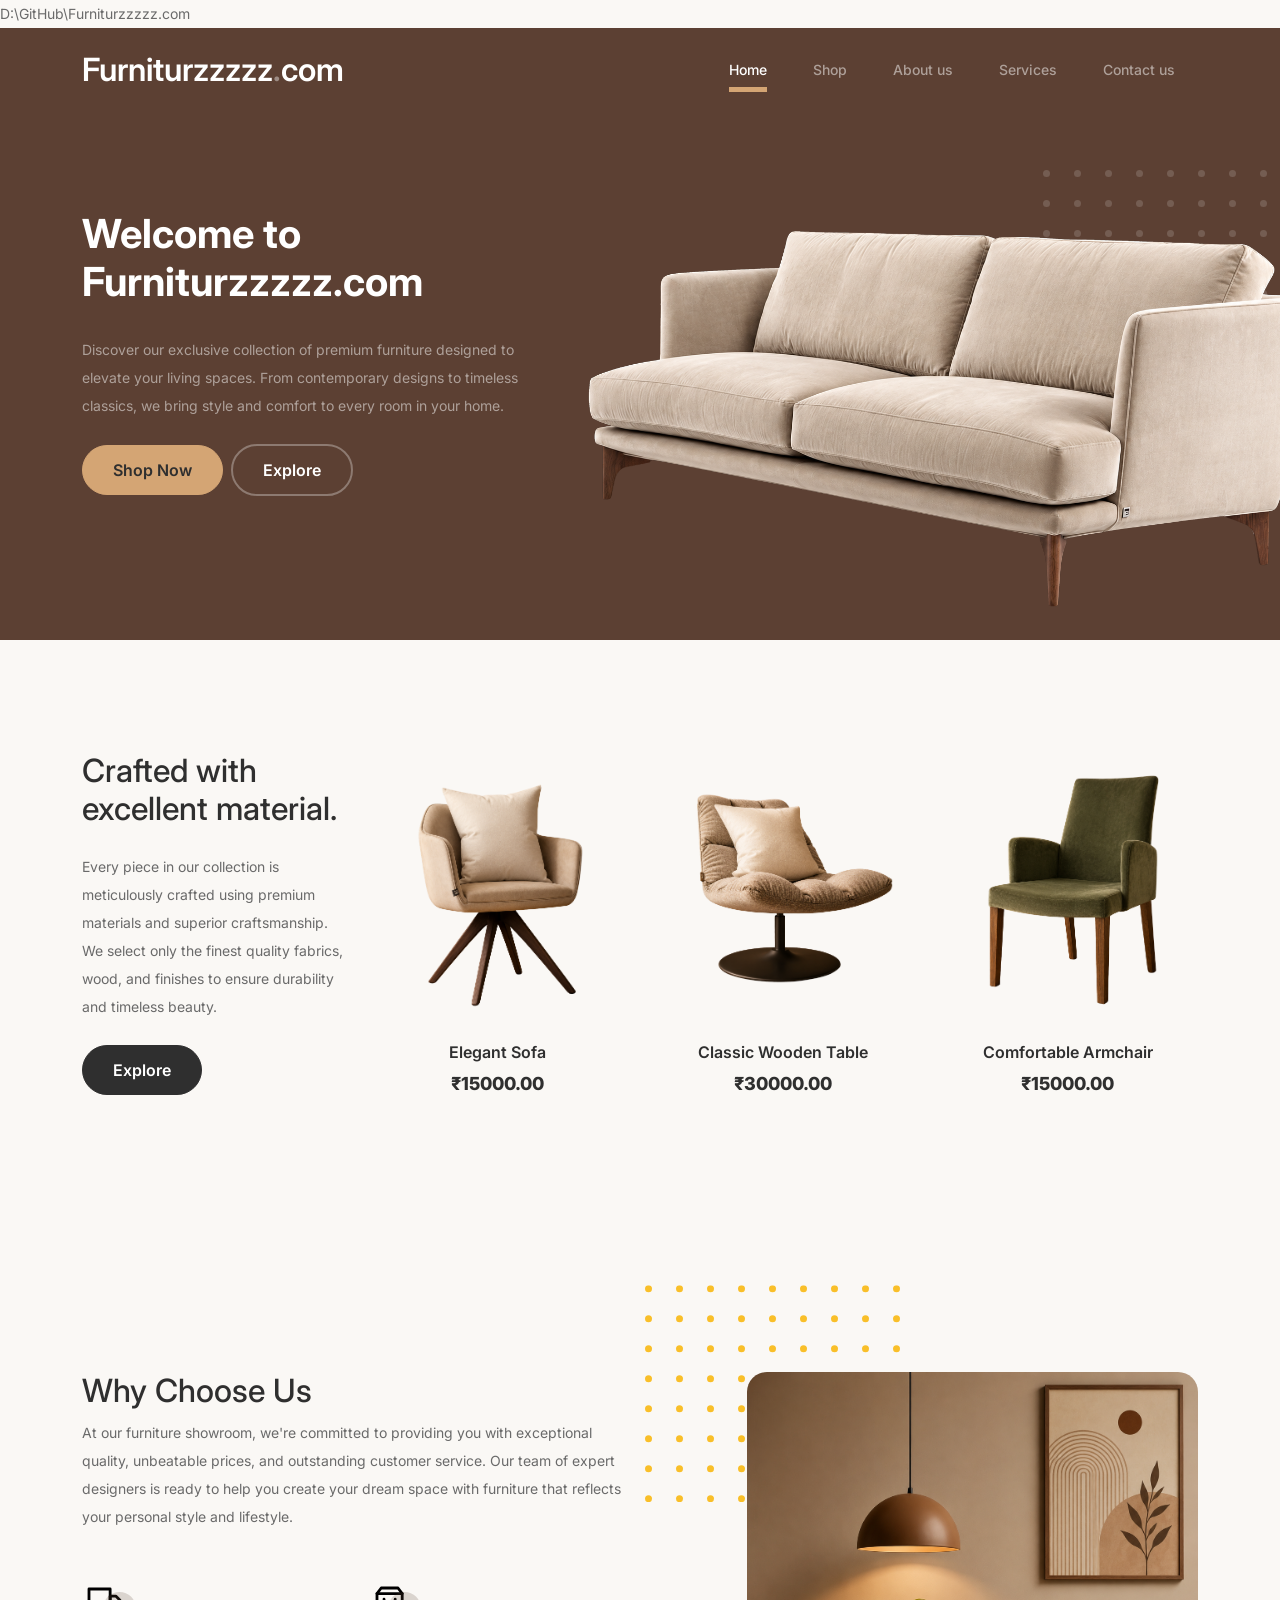
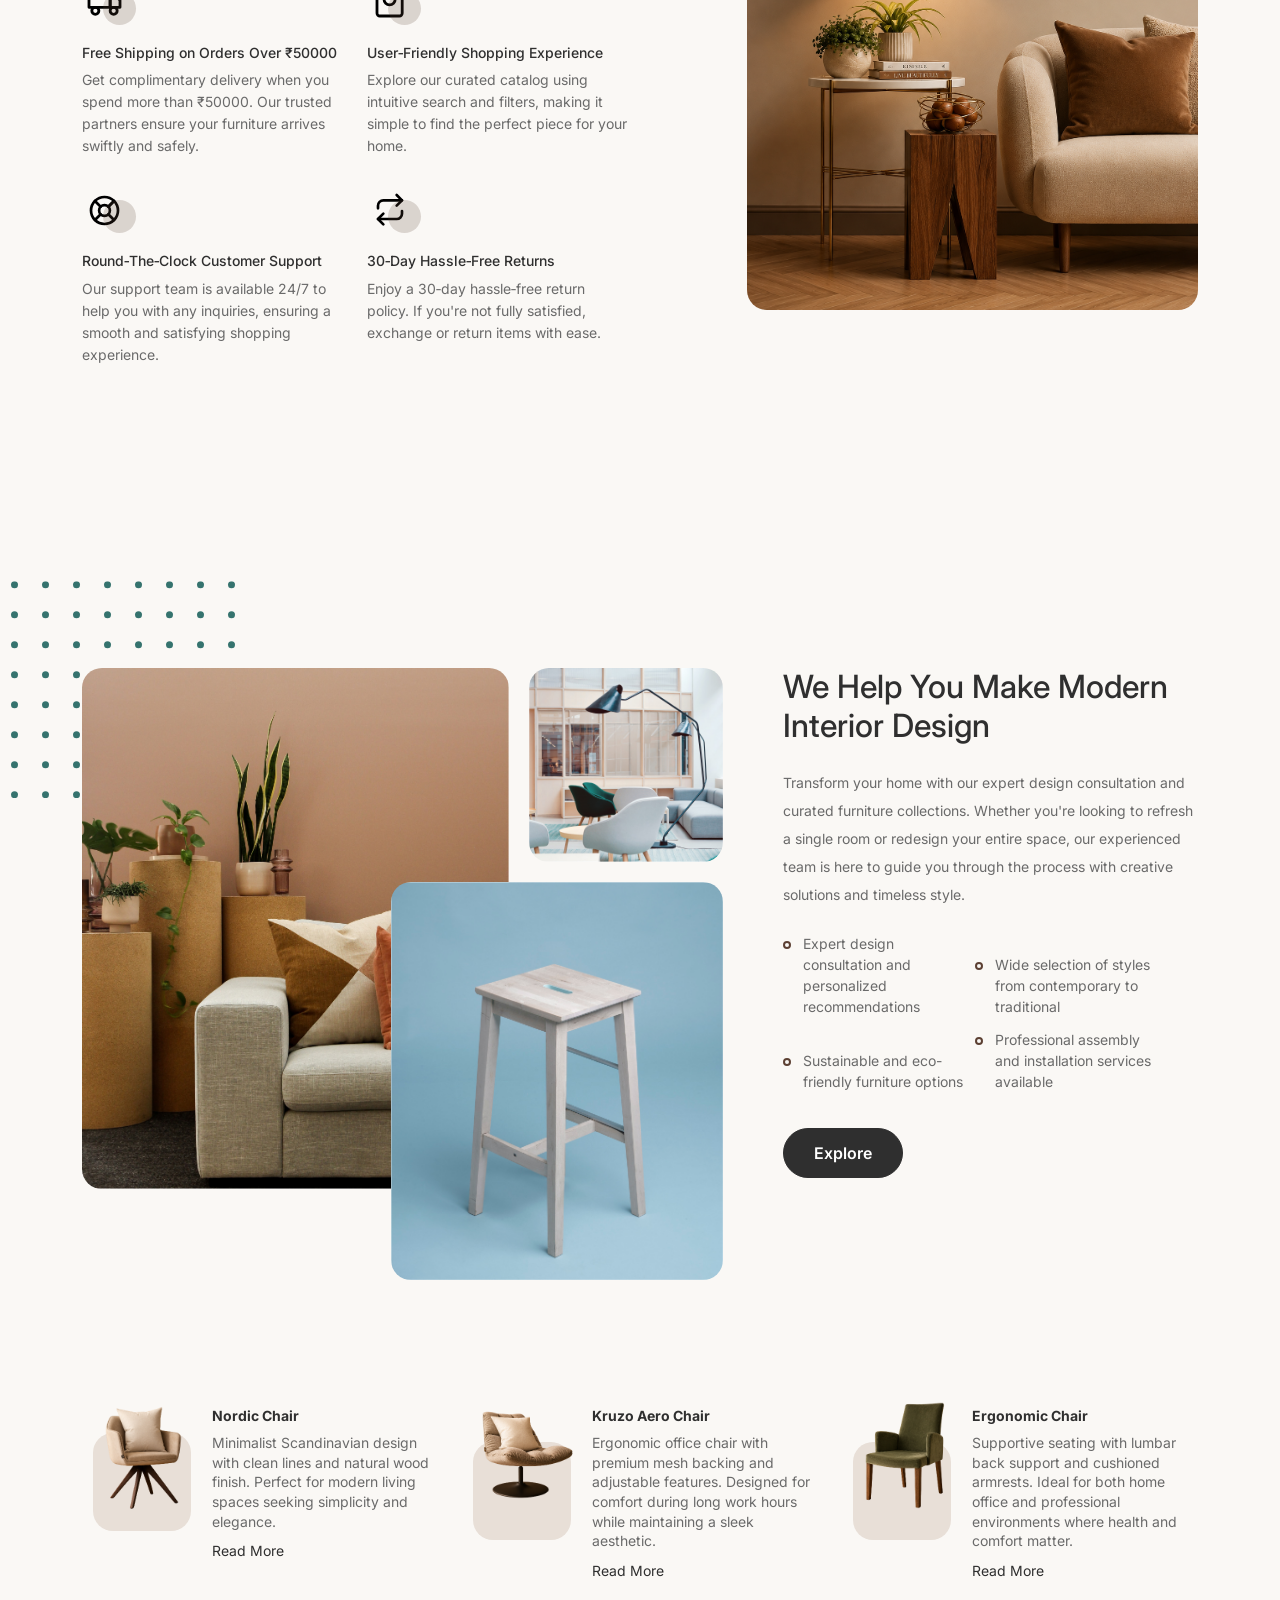
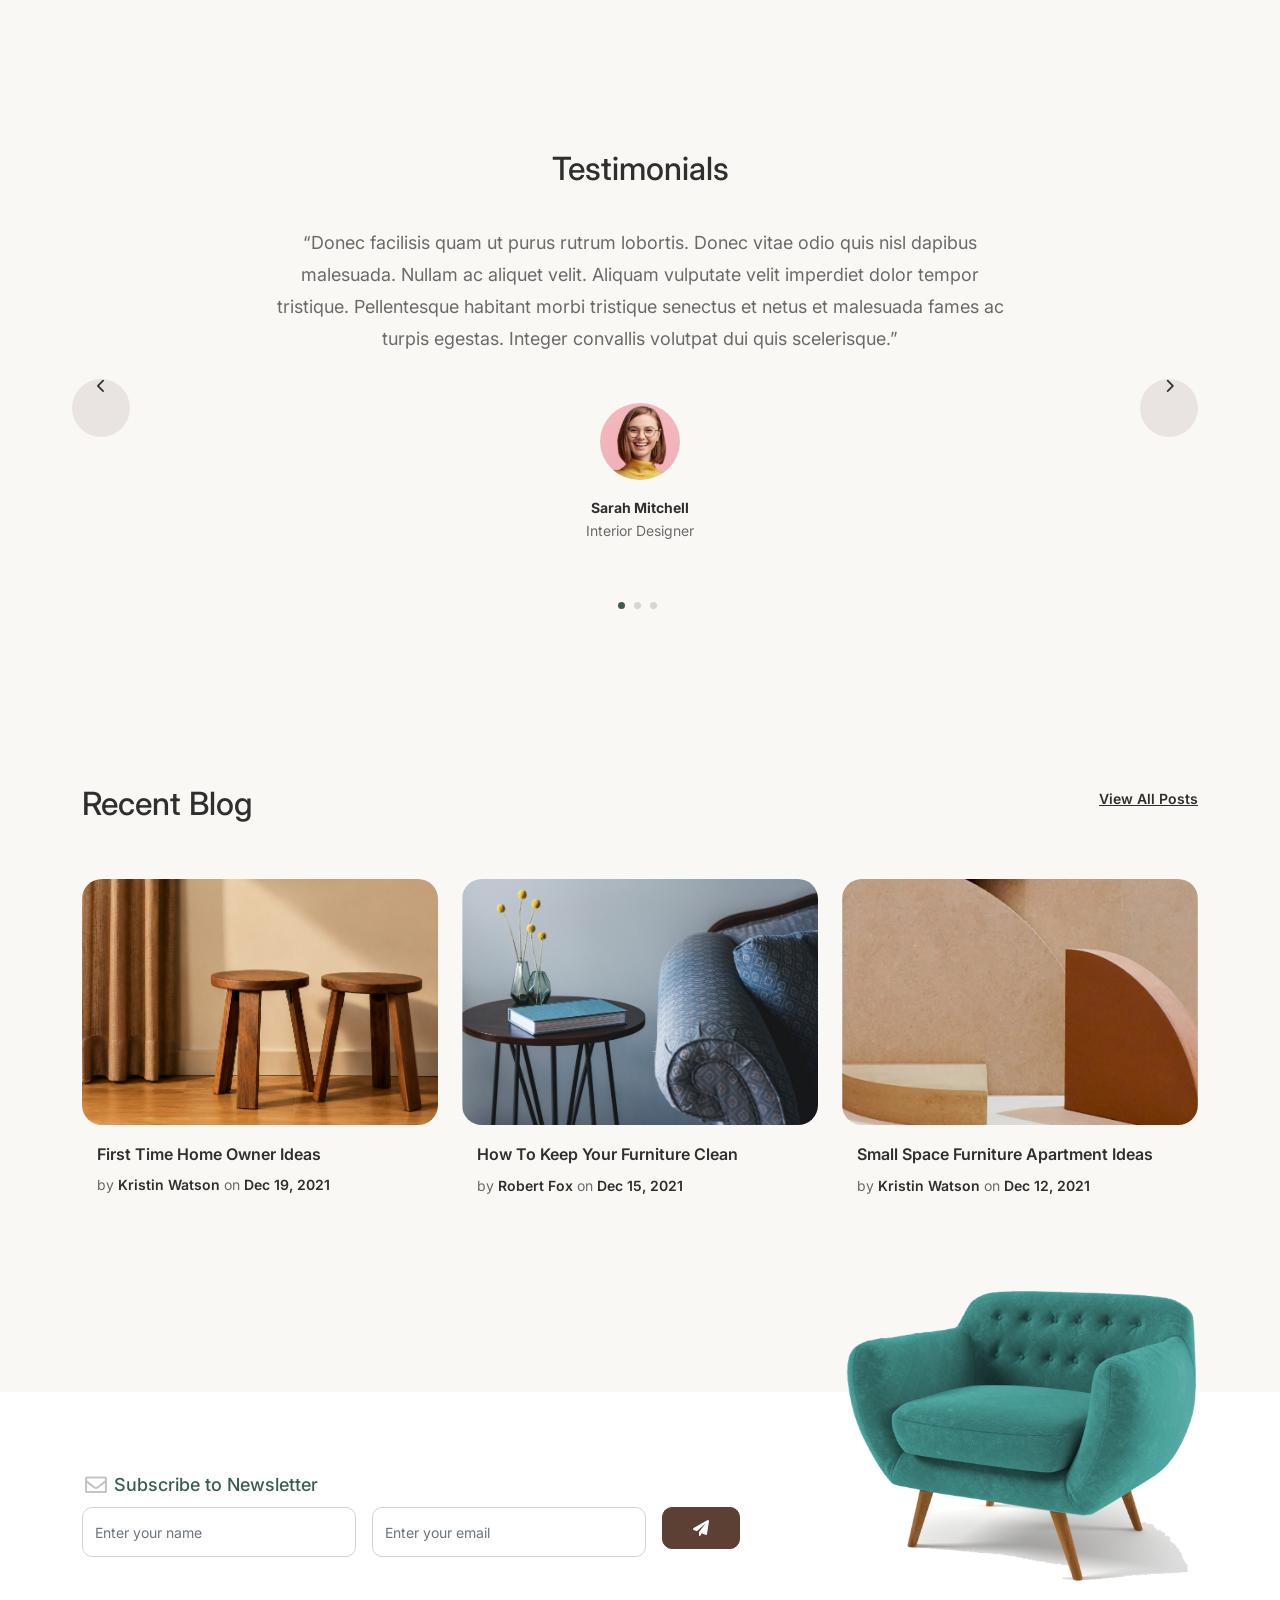
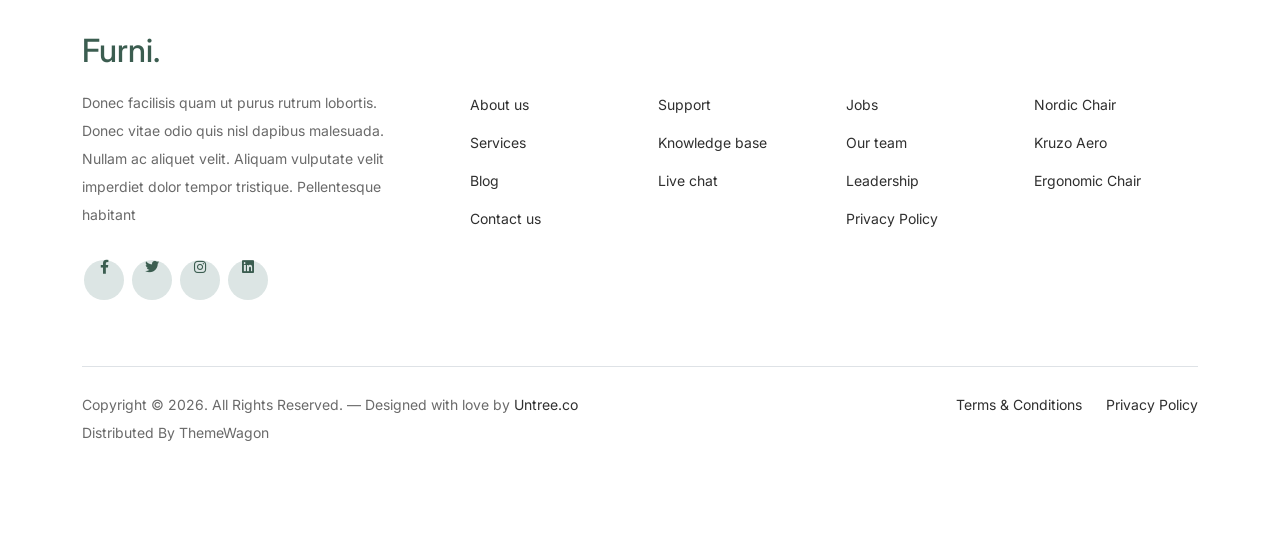
==== commit ac9c2d49: "modification 1" ====
--- a/index.html
+++ b/index.html
@@ -1,4 +1,4 @@
-<!-- /*
+D:\GitHub\Furniturzzzzz.com<!-- /*
 * Bootstrap 5
 * Template Name: Furni
 * Template Author: Untree.co
@@ -7,540 +7,582 @@
 */ -->
 <!doctype html>
 <html lang="en">
+
 <head>
-  <meta charset="utf-8">
-  <meta name="viewport" content="width=device-width, initial-scale=1, shrink-to-fit=no">
-  <meta name="author" content="Untree.co">
-  <link rel="shortcut icon" href="favicon.png">
-
-  <meta name="description" content="" />
-  <meta name="keywords" content="bootstrap, bootstrap4" />
-
-		<!-- Bootstrap CSS -->
-		<link href="css/bootstrap.min.css" rel="stylesheet">
-		<link href="https://cdnjs.cloudflare.com/ajax/libs/font-awesome/6.0.0-beta3/css/all.min.css" rel="stylesheet">
-		<link href="css/tiny-slider.css" rel="stylesheet">
-		<link href="css/style.css" rel="stylesheet">
-		<title>Furni Free Bootstrap 5 Template for Furniture and Interior Design Websites by Untree.co </title>
-	</head>
-
-	<body>
-
-		<!-- Start Header/Navigation -->
-		<nav class="custom-navbar navbar navbar navbar-expand-md navbar-dark bg-dark" arial-label="Furni navigation bar">
-
-			<div class="container">
-				<a class="navbar-brand" href="index.html">Furni<span>.</span></a>
-
-				<button class="navbar-toggler" type="button" data-bs-toggle="collapse" data-bs-target="#navbarsFurni" aria-controls="navbarsFurni" aria-expanded="false" aria-label="Toggle navigation">
-					<span class="navbar-toggler-icon"></span>
-				</button>
-
-				<div class="collapse navbar-collapse" id="navbarsFurni">
-					<ul class="custom-navbar-nav navbar-nav ms-auto mb-2 mb-md-0">
-						<li class="nav-item active">
-							<a class="nav-link" href="index.html">Home</a>
-						</li>
-						<li><a class="nav-link" href="shop.html">Shop</a></li>
-						<li><a class="nav-link" href="about.html">About us</a></li>
-						<li><a class="nav-link" href="services.html">Services</a></li>
-						<li><a class="nav-link" href="blog.html">Blog</a></li>
-						<li><a class="nav-link" href="contact.html">Contact us</a></li>
+	<meta charset="utf-8">
+	<meta name="viewport" content="width=device-width, initial-scale=1, shrink-to-fit=no">
+	<meta name="author" content="Untree.co">
+	<link rel="shortcut icon" href="favicon.png">
+
+	<meta name="description" content="" />
+	<meta name="keywords" content="bootstrap, bootstrap4" />
+
+	<!-- Bootstrap CSS -->
+	<link href="css/bootstrap.min.css" rel="stylesheet">
+	<link href="https://cdnjs.cloudflare.com/ajax/libs/font-awesome/6.0.0-beta3/css/all.min.css" rel="stylesheet">
+	<link href="css/tiny-slider.css" rel="stylesheet">
+	<link href="css/style.css" rel="stylesheet">
+	<title>Furniturzzzzz.com - Premium Furniture Collection</title>
+</head>
+
+<body>
+
+	<!-- Start Header/Navigation -->
+	<nav class="custom-navbar navbar navbar navbar-expand-md navbar-dark bg-dark" arial-label="Furni navigation bar">
+
+		<div class="container">
+			<a class="navbar-brand" href="index.html">Furniturzzzzz<span>.</span>com</a>
+
+			<button class="navbar-toggler" type="button" data-bs-toggle="collapse" data-bs-target="#navbarsFurni"
+				aria-controls="navbarsFurni" aria-expanded="false" aria-label="Toggle navigation">
+				<span class="navbar-toggler-icon"></span>
+			</button>
+
+			<div class="collapse navbar-collapse" id="navbarsFurni">
+				<ul class="custom-navbar-nav navbar-nav ms-auto mb-2 mb-md-0">
+					<li class="nav-item active">
+						<a class="nav-link" href="index.html">Home</a>
+					</li>
+					<li><a class="nav-link" href="shop.html">Shop</a></li>
+					<li><a class="nav-link" href="about.html">About us</a></li>
+					<li><a class="nav-link" href="services.html">Services</a></li>
+					<!--<li><a class="nav-link" href="blog.html">Blog</a></li>-->
+					<li><a class="nav-link" href="contact.html">Contact us</a></li>
+				</ul>
+
+				
+			</div>
+		</div>
+
+	</nav>
+	<!-- End Header/Navigation -->
+
+	<!-- Start Hero Section -->
+	<div class="hero">
+		<div class="container">
+			<div class="row justify-content-between">
+				<div class="col-lg-5">
+					<div class="intro-excerpt">
+						<h1>Welcome to <span class="d-block">Furniturzzzzz.com</span></h1>
+						<p class="mb-4">Discover our exclusive collection of premium furniture designed to elevate your
+							living spaces. From contemporary designs to timeless classics, we bring style and comfort to
+							every room in your home.</p>
+						<p><a href="" class="btn btn-secondary me-2">Shop Now</a><a href="#"
+								class="btn btn-white-outline">Explore</a></p>
+					</div>
+				</div>
+				<div class="col-lg-7">
+					<div class="hero-img-wrap">
+						<img src="images/couch white.png" class="img-fluid">
+					</div>
+				</div>
+			</div>
+		</div>
+	</div>
+	<!-- End Hero Section -->
+
+	<!-- Start Product Section -->
+	<div class="product-section">
+		<div class="container">
+			<div class="row">
+
+				<!-- Start Column 1 -->
+				<div class="col-md-12 col-lg-3 mb-5 mb-lg-0">
+					<h2 class="mb-4 section-title">Crafted with excellent material.</h2>
+					<p class="mb-4">Every piece in our collection is meticulously crafted using premium materials and
+						superior craftsmanship. We select only the finest quality fabrics, wood, and finishes to ensure
+						durability and timeless beauty. </p>
+					<p><a href="shop.html" class="btn">Explore</a></p>
+				</div>
+				<!-- End Column 1 -->
+
+				<!-- Start Column 2 -->
+				<div class="col-12 col-md-4 col-lg-3 mb-5 mb-md-0">
+					<a class="product-item" href="cart.html">
+						<img src="images/product 1.png" class="img-fluid product-thumbnail">
+						<h3 class="product-title">Elegant Sofa</h3>
+						<strong class="product-price">₹15000.00</strong>
+
+						<span class="icon-cross">
+							<img src="images/cross.svg" class="img-fluid">
+						</span>
+					</a>
+				</div>
+				<!-- End Column 2 -->
+
+				<!-- Start Column 3 -->
+				<div class="col-12 col-md-4 col-lg-3 mb-5 mb-md-0">
+					<a class="product-item" href="cart.html">
+						<img src="images/product 2.png" class="img-fluid product-thumbnail">
+						<h3 class="product-title">Classic Wooden Table</h3>
+						<strong class="product-price">₹30000.00</strong>
+
+						<span class="icon-cross">
+							<img src="images/cross.svg" class="img-fluid">
+						</span>
+					</a>
+				</div>
+				<!-- End Column 3 -->
+
+				<!-- Start Column 4 -->
+				<div class="col-12 col-md-4 col-lg-3 mb-5 mb-md-0">
+					<a class="product-item" href="cart.html">
+						<img src="images/produ.png" class="img-fluid product-thumbnail">
+						<h3 class="product-title">Comfortable Armchair</h3>
+						<strong class="product-price">₹15000.00</strong>
+
+						<span class="icon-cross">
+							<img src="images/cross.svg" class="img-fluid">
+						</span>
+					</a>
+				</div>
+				<!-- End Column 4 -->
+
+			</div>
+		</div>
+	</div>
+	<!-- End Product Section -->
+
+	<!-- Start Why Choose Us Section -->
+	<div class="why-choose-section">
+		<div class="container">
+			<div class="row justify-content-between">
+				<div class="col-lg-6">
+					<h2 class="section-title">Why Choose Us</h2>
+					<p>At our furniture showroom, we're committed to providing you with exceptional quality, unbeatable
+						prices, and outstanding customer service. Our team of expert designers is ready to help you
+						create your dream space with furniture that reflects your personal style and lifestyle.</p>
+					<div class="row my-5">
+						<div class="col-6 col-md-6">
+							<div class="feature">
+								<div class="icon">
+									<img src="images/truck.svg" alt="Image" class="imf-fluid">
+								</div>
+								<h3>Free Shipping on Orders Over ₹50000</h3>
+								<p>Get complimentary delivery when you spend more than ₹50000. Our trusted partners
+									ensure
+									your furniture arrives swiftly and safely.</p>
+							</div>
+						</div>
+
+						<div class="col-6 col-md-6">
+							<div class="feature">
+								<div class="icon">
+									<img src="images/bag.svg" alt="Image" class="imf-fluid">
+								</div>
+								<h3>User‑Friendly Shopping Experience</h3>
+								<p>Explore our curated catalog using intuitive search and filters, making it simple to
+									find the perfect piece for your home.</p>
+							</div>
+						</div>
+
+						<div class="col-6 col-md-6">
+							<div class="feature">
+								<div class="icon">
+									<img src="images/support.svg" alt="Image" class="imf-fluid">
+								</div>
+								<h3>Round‑The‑Clock Customer Support</h3>
+								<p>Our support team is available 24/7 to help you with any inquiries, ensuring a smooth
+									and satisfying shopping experience.</p>
+							</div>
+						</div>
+
+						<div class="col-6 col-md-6">
+							<div class="feature">
+								<div class="icon">
+									<img src="images/return.svg" alt="Image" class="imf-fluid">
+								</div>
+								<h3>30‑Day Hassle‑Free Returns</h3>
+								<p>Enjoy a 30‑day hassle‑free return policy. If you're not fully satisfied, exchange or
+									return items with ease.</p>
+							</div>
+						</div>
+
+					</div>
+				</div>
+
+				<div class="col-lg-5">
+					<div class="img-wrap">
+						<img src="images/choose us.png" alt="Image" class="img-fluid">
+					</div>
+				</div>
+
+			</div>
+		</div>
+	</div>
+	<!-- End Why Choose Us Section -->
+
+	<!-- Start We Help Section -->
+	<div class="we-help-section">
+		<div class="container">
+			<div class="row justify-content-between">
+				<div class="col-lg-7 mb-5 mb-lg-0">
+					<div class="imgs-grid">
+						<div class="grid grid-1"><img src="images/img-grid-1.jpg" alt="Untree.co"></div>
+						<div class="grid grid-2"><img src="images/img-grid-2.jpg" alt="Untree.co"></div>
+						<div class="grid grid-3"><img src="images/img-grid-3.jpg" alt="Untree.co"></div>
+					</div>
+				</div>
+				<div class="col-lg-5 ps-lg-5">
+					<h2 class="section-title mb-4">We Help You Make Modern Interior Design</h2>
+					<p>Transform your home with our expert design consultation and curated furniture collections.
+						Whether you're looking to refresh a single room or redesign your entire space, our experienced
+						team is here to guide you through the process with creative solutions and timeless style.</p>
+
+					<ul class="list-unstyled custom-list my-4">
+						<li>Expert design consultation and personalized recommendations</li>
+						<li>Wide selection of styles from contemporary to traditional</li>
+						<li>Sustainable and eco-friendly furniture options</li>
+						<li>Professional assembly and installation services available</li>
 					</ul>
-
-					<ul class="custom-navbar-cta navbar-nav mb-2 mb-md-0 ms-5">
-						<li><a class="nav-link" href="#"><img src="images/user.svg"></a></li>
-						<li><a class="nav-link" href="cart.html"><img src="images/cart.svg"></a></li>
+					<p><a herf="#" class="btn">Explore</a></p>
+				</div>
+			</div>
+		</div>
+	</div>
+	<!-- End We Help Section -->
+
+	<!-- Start Popular Product -->
+	<div class="popular-product">
+		<div class="container">
+			<div class="row">
+
+				<div class="col-12 col-md-6 col-lg-4 mb-4 mb-lg-0">
+					<div class="product-item-sm d-flex">
+						<div class="thumbnail">
+							<img src="images/product 1.png" alt="Image" class="img-fluid">
+						</div>
+						<div class="pt-3">
+							<h3>Nordic Chair</h3>
+							<p>Minimalist Scandinavian design with clean lines and natural wood finish. Perfect for
+								modern living spaces seeking simplicity and elegance.</p>
+							<p><a href="#">Read More</a></p>
+						</div>
+					</div>
+				</div>
+
+				<div class="col-12 col-md-6 col-lg-4 mb-4 mb-lg-0">
+					<div class="product-item-sm d-flex">
+						<div class="thumbnail">
+							<img src="images/product 2.png" alt="Image" class="img-fluid">
+						</div>
+						<div class="pt-3">
+							<h3>Kruzo Aero Chair</h3>
+							<p>Ergonomic office chair with premium mesh backing and adjustable features. Designed for
+								comfort during long work hours while maintaining a sleek aesthetic.</p>
+							<p><a href="#">Read More</a></p>
+						</div>
+					</div>
+				</div>
+
+				<div class="col-12 col-md-6 col-lg-4 mb-4 mb-lg-0">
+					<div class="product-item-sm d-flex">
+						<div class="thumbnail">
+							<img src="images/produ.png" alt="Image" class="img-fluid">
+						</div>
+						<div class="pt-3">
+							<h3>Ergonomic Chair</h3>
+							<p>Supportive seating with lumbar back support and cushioned armrests. Ideal for both home
+								office and professional environments where health and comfort matter.</p>
+							<p><a href="#">Read More</a></p>
+						</div>
+					</div>
+				</div>
+
+			</div>
+		</div>
+	</div>
+	<!-- End Popular Product -->
+
+	<!-- Start Testimonial Slider -->
+	<div class="testimonial-section">
+		<div class="container">
+			<div class="row">
+				<div class="col-lg-7 mx-auto text-center">
+					<h2 class="section-title">Testimonials</h2>
+				</div>
+			</div>
+
+			<div class="row justify-content-center">
+				<div class="col-lg-12">
+					<div class="testimonial-slider-wrap text-center">
+
+						<div id="testimonial-nav">
+							<span class="prev" data-controls="prev"><span class="fa fa-chevron-left"></span></span>
+							<span class="next" data-controls="next"><span class="fa fa-chevron-right"></span></span>
+						</div>
+
+						<div class="testimonial-slider">
+
+							<div class="item">
+								<div class="row justify-content-center">
+									<div class="col-lg-8 mx-auto">
+
+										<div class="testimonial-block text-center">
+											<blockquote class="mb-5">
+												<p>&ldquo;Donec facilisis quam ut purus rutrum lobortis. Donec vitae
+													odio quis nisl dapibus malesuada. Nullam ac aliquet velit. Aliquam
+													vulputate velit imperdiet dolor tempor tristique. Pellentesque
+													habitant morbi tristique senectus et netus et malesuada fames ac
+													turpis egestas. Integer convallis volutpat dui quis
+													scelerisque.&rdquo;</p>
+											</blockquote>
+
+											<div class="author-info">
+												<div class="author-pic">
+													<img src="images/person-1.png" alt="Maria Jones" class="img-fluid">
+												</div>
+												<h3 class="font-weight-bold">Sarah Mitchell</h3>
+												<span class="position d-block mb-3">Interior Designer</span>
+											</div>
+										</div>
+
+									</div>
+								</div>
+							</div>
+							<!-- END item -->
+
+							<div class="item">
+								<div class="row justify-content-center">
+									<div class="col-lg-8 mx-auto">
+
+										<div class="testimonial-block text-center">
+											<blockquote class="mb-5">
+												<p>&ldquo;Donec facilisis quam ut purus rutrum lobortis. Donec vitae
+													odio quis nisl dapibus malesuada. Nullam ac aliquet velit. Aliquam
+													vulputate velit imperdiet dolor tempor tristique. Pellentesque
+													habitant morbi tristique senectus et netus et malesuada fames ac
+													turpis egestas. Integer convallis volutpat dui quis
+													scelerisque.&rdquo;</p>
+											</blockquote>
+
+											<div class="author-info">
+												<div class="author-pic">
+													<img src="images/person-1.png" alt="Maria Jones" class="img-fluid">
+												</div>
+												<h3 class="font-weight-bold">Maria Jones</h3>
+												<span class="position d-block mb-3">CEO, Co-Founder, XYZ Inc.</span>
+											</div>
+										</div>
+
+									</div>
+								</div>
+							</div>
+							<!-- END item -->
+
+							<div class="item">
+								<div class="row justify-content-center">
+									<div class="col-lg-8 mx-auto">
+
+										<div class="testimonial-block text-center">
+											<blockquote class="mb-5">
+												<p>&ldquo;Donec facilisis quam ut purus rutrum lobortis. Donec vitae
+													odio quis nisl dapibus malesuada. Nullam ac aliquet velit. Aliquam
+													vulputate velit imperdiet dolor tempor tristique. Pellentesque
+													habitant morbi tristique senectus et netus et malesuada fames ac
+													turpis egestas. Integer convallis volutpat dui quis
+													scelerisque.&rdquo;</p>
+											</blockquote>
+
+											<div class="author-info">
+												<div class="author-pic">
+													<img src="images/person-1.png" alt="Maria Jones" class="img-fluid">
+												</div>
+												<h3 class="font-weight-bold">Maria Jones</h3>
+												<span class="position d-block mb-3">CEO, Co-Founder, XYZ Inc.</span>
+											</div>
+										</div>
+
+									</div>
+								</div>
+							</div>
+							<!-- END item -->
+
+						</div>
+
+					</div>
+				</div>
+			</div>
+		</div>
+	</div>
+	<!-- End Testimonial Slider -->
+
+	<!-- Start Blog Section -->
+	<div class="blog-section">
+		<div class="container">
+			<div class="row mb-5">
+				<div class="col-md-6">
+					<h2 class="section-title">Recent Blog</h2>
+				</div>
+				<div class="col-md-6 text-start text-md-end">
+					<a href="#" class="more">View All Posts</a>
+				</div>
+			</div>
+
+			<div class="row">
+
+				<div class="col-12 col-sm-6 col-md-4 mb-4 mb-md-0">
+					<div class="post-entry">
+						<a href="#" class="post-thumbnail"><img src="images/something.png" alt="Image"
+								class="img-fluid"></a>
+						<div class="post-content-entry">
+							<h3><a href="#">First Time Home Owner Ideas</a></h3>
+							<div class="meta">
+								<span>by <a href="#">Kristin Watson</a></span> <span>on <a href="#">Dec 19,
+										2021</a></span>
+							</div>
+						</div>
+					</div>
+				</div>
+
+				<div class="col-12 col-sm-6 col-md-4 mb-4 mb-md-0">
+					<div class="post-entry">
+						<a href="#" class="post-thumbnail"><img src="images/post-2.jpg" alt="Image"
+								class="img-fluid"></a>
+						<div class="post-content-entry">
+							<h3><a href="#">How To Keep Your Furniture Clean</a></h3>
+							<div class="meta">
+								<span>by <a href="#">Robert Fox</a></span> <span>on <a href="#">Dec 15, 2021</a></span>
+							</div>
+						</div>
+					</div>
+				</div>
+
+				<div class="col-12 col-sm-6 col-md-4 mb-4 mb-md-0">
+					<div class="post-entry">
+						<a href="#" class="post-thumbnail"><img src="images/post-3.jpg" alt="Image"
+								class="img-fluid"></a>
+						<div class="post-content-entry">
+							<h3><a href="#">Small Space Furniture Apartment Ideas</a></h3>
+							<div class="meta">
+								<span>by <a href="#">Kristin Watson</a></span> <span>on <a href="#">Dec 12,
+										2021</a></span>
+							</div>
+						</div>
+					</div>
+				</div>
+
+			</div>
+		</div>
+	</div>
+	<!-- End Blog Section -->
+
+	<!-- Start Footer Section -->
+	<footer class="footer-section">
+		<div class="container relative">
+
+			<div class="sofa-img">
+				<img src="images/sofa.png" alt="Image" class="img-fluid">
+			</div>
+
+			<div class="row">
+				<div class="col-lg-8">
+					<div class="subscription-form">
+						<h3 class="d-flex align-items-center"><span class="me-1"><img src="images/envelope-outline.svg"
+									alt="Image" class="img-fluid"></span><span>Subscribe to Newsletter</span></h3>
+
+						<form action="#" class="row g-3">
+							<div class="col-auto">
+								<input type="text" class="form-control" placeholder="Enter your name">
+							</div>
+							<div class="col-auto">
+								<input type="email" class="form-control" placeholder="Enter your email">
+							</div>
+							<div class="col-auto">
+								<button class="btn btn-primary">
+									<span class="fa fa-paper-plane"></span>
+								</button>
+							</div>
+						</form>
+
+					</div>
+				</div>
+			</div>
+
+			<div class="row g-5 mb-5">
+				<div class="col-lg-4">
+					<div class="mb-4 footer-logo-wrap"><a href="#" class="footer-logo">Furni<span>.</span></a></div>
+					<p class="mb-4">Donec facilisis quam ut purus rutrum lobortis. Donec vitae odio quis nisl dapibus
+						malesuada. Nullam ac aliquet velit. Aliquam vulputate velit imperdiet dolor tempor tristique.
+						Pellentesque habitant</p>
+
+					<ul class="list-unstyled custom-social">
+						<li><a href="#"><span class="fa fa-brands fa-facebook-f"></span></a></li>
+						<li><a href="#"><span class="fa fa-brands fa-twitter"></span></a></li>
+						<li><a href="#"><span class="fa fa-brands fa-instagram"></span></a></li>
+						<li><a href="#"><span class="fa fa-brands fa-linkedin"></span></a></li>
 					</ul>
 				</div>
-			</div>
-				
-		</nav>
-		<!-- End Header/Navigation -->
-
-		<!-- Start Hero Section -->
-			<div class="hero">
-				<div class="container">
-					<div class="row justify-content-between">
-						<div class="col-lg-5">
-							<div class="intro-excerpt">
-								<h1>Modern Interior <span clsas="d-block">Design Studio</span></h1>
-								<p class="mb-4">Donec vitae odio quis nisl dapibus malesuada. Nullam ac aliquet velit. Aliquam vulputate velit imperdiet dolor tempor tristique.</p>
-								<p><a href="" class="btn btn-secondary me-2">Shop Now</a><a href="#" class="btn btn-white-outline">Explore</a></p>
-							</div>
-						</div>
-						<div class="col-lg-7">
-							<div class="hero-img-wrap">
-								<img src="images/couch.png" class="img-fluid">
-							</div>
-						</div>
-					</div>
-				</div>
-			</div>
-		<!-- End Hero Section -->
-
-		<!-- Start Product Section -->
-		<div class="product-section">
-			<div class="container">
-				<div class="row">
-
-					<!-- Start Column 1 -->
-					<div class="col-md-12 col-lg-3 mb-5 mb-lg-0">
-						<h2 class="mb-4 section-title">Crafted with excellent material.</h2>
-						<p class="mb-4">Donec vitae odio quis nisl dapibus malesuada. Nullam ac aliquet velit. Aliquam vulputate velit imperdiet dolor tempor tristique. </p>
-						<p><a href="shop.html" class="btn">Explore</a></p>
-					</div> 
-					<!-- End Column 1 -->
-
-					<!-- Start Column 2 -->
-					<div class="col-12 col-md-4 col-lg-3 mb-5 mb-md-0">
-						<a class="product-item" href="cart.html">
-							<img src="images/product-1.png" class="img-fluid product-thumbnail">
-							<h3 class="product-title">Nordic Chair</h3>
-							<strong class="product-price">$50.00</strong>
-
-							<span class="icon-cross">
-								<img src="images/cross.svg" class="img-fluid">
-							</span>
-						</a>
-					</div> 
-					<!-- End Column 2 -->
-
-					<!-- Start Column 3 -->
-					<div class="col-12 col-md-4 col-lg-3 mb-5 mb-md-0">
-						<a class="product-item" href="cart.html">
-							<img src="images/product-2.png" class="img-fluid product-thumbnail">
-							<h3 class="product-title">Kruzo Aero Chair</h3>
-							<strong class="product-price">$78.00</strong>
-
-							<span class="icon-cross">
-								<img src="images/cross.svg" class="img-fluid">
-							</span>
-						</a>
-					</div>
-					<!-- End Column 3 -->
-
-					<!-- Start Column 4 -->
-					<div class="col-12 col-md-4 col-lg-3 mb-5 mb-md-0">
-						<a class="product-item" href="cart.html">
-							<img src="images/product-3.png" class="img-fluid product-thumbnail">
-							<h3 class="product-title">Ergonomic Chair</h3>
-							<strong class="product-price">$43.00</strong>
-
-							<span class="icon-cross">
-								<img src="images/cross.svg" class="img-fluid">
-							</span>
-						</a>
-					</div>
-					<!-- End Column 4 -->
-
-				</div>
-			</div>
-		</div>
-		<!-- End Product Section -->
-
-		<!-- Start Why Choose Us Section -->
-		<div class="why-choose-section">
-			<div class="container">
-				<div class="row justify-content-between">
-					<div class="col-lg-6">
-						<h2 class="section-title">Why Choose Us</h2>
-						<p>Donec vitae odio quis nisl dapibus malesuada. Nullam ac aliquet velit. Aliquam vulputate velit imperdiet dolor tempor tristique.</p>
-
-						<div class="row my-5">
-							<div class="col-6 col-md-6">
-								<div class="feature">
-									<div class="icon">
-										<img src="images/truck.svg" alt="Image" class="imf-fluid">
-									</div>
-									<h3>Fast &amp; Free Shipping</h3>
-									<p>Donec vitae odio quis nisl dapibus malesuada. Nullam ac aliquet velit. Aliquam vulputate.</p>
-								</div>
-							</div>
-
-							<div class="col-6 col-md-6">
-								<div class="feature">
-									<div class="icon">
-										<img src="images/bag.svg" alt="Image" class="imf-fluid">
-									</div>
-									<h3>Easy to Shop</h3>
-									<p>Donec vitae odio quis nisl dapibus malesuada. Nullam ac aliquet velit. Aliquam vulputate.</p>
-								</div>
-							</div>
-
-							<div class="col-6 col-md-6">
-								<div class="feature">
-									<div class="icon">
-										<img src="images/support.svg" alt="Image" class="imf-fluid">
-									</div>
-									<h3>24/7 Support</h3>
-									<p>Donec vitae odio quis nisl dapibus malesuada. Nullam ac aliquet velit. Aliquam vulputate.</p>
-								</div>
-							</div>
-
-							<div class="col-6 col-md-6">
-								<div class="feature">
-									<div class="icon">
-										<img src="images/return.svg" alt="Image" class="imf-fluid">
-									</div>
-									<h3>Hassle Free Returns</h3>
-									<p>Donec vitae odio quis nisl dapibus malesuada. Nullam ac aliquet velit. Aliquam vulputate.</p>
-								</div>
-							</div>
-
-						</div>
-					</div>
-
-					<div class="col-lg-5">
-						<div class="img-wrap">
-							<img src="images/why-choose-us-img.jpg" alt="Image" class="img-fluid">
-						</div>
-					</div>
-
-				</div>
-			</div>
-		</div>
-		<!-- End Why Choose Us Section -->
-
-		<!-- Start We Help Section -->
-		<div class="we-help-section">
-			<div class="container">
-				<div class="row justify-content-between">
-					<div class="col-lg-7 mb-5 mb-lg-0">
-						<div class="imgs-grid">
-							<div class="grid grid-1"><img src="images/img-grid-1.jpg" alt="Untree.co"></div>
-							<div class="grid grid-2"><img src="images/img-grid-2.jpg" alt="Untree.co"></div>
-							<div class="grid grid-3"><img src="images/img-grid-3.jpg" alt="Untree.co"></div>
-						</div>
-					</div>
-					<div class="col-lg-5 ps-lg-5">
-						<h2 class="section-title mb-4">We Help You Make Modern Interior Design</h2>
-						<p>Donec facilisis quam ut purus rutrum lobortis. Donec vitae odio quis nisl dapibus malesuada. Nullam ac aliquet velit. Aliquam vulputate velit imperdiet dolor tempor tristique. Pellentesque habitant morbi tristique senectus et netus et malesuada</p>
-
-						<ul class="list-unstyled custom-list my-4">
-							<li>Donec vitae odio quis nisl dapibus malesuada</li>
-							<li>Donec vitae odio quis nisl dapibus malesuada</li>
-							<li>Donec vitae odio quis nisl dapibus malesuada</li>
-							<li>Donec vitae odio quis nisl dapibus malesuada</li>
-						</ul>
-						<p><a herf="#" class="btn">Explore</a></p>
-					</div>
-				</div>
-			</div>
-		</div>
-		<!-- End We Help Section -->
-
-		<!-- Start Popular Product -->
-		<div class="popular-product">
-			<div class="container">
-				<div class="row">
-
-					<div class="col-12 col-md-6 col-lg-4 mb-4 mb-lg-0">
-						<div class="product-item-sm d-flex">
-							<div class="thumbnail">
-								<img src="images/product-1.png" alt="Image" class="img-fluid">
-							</div>
-							<div class="pt-3">
-								<h3>Nordic Chair</h3>
-								<p>Donec facilisis quam ut purus rutrum lobortis. Donec vitae odio </p>
-								<p><a href="#">Read More</a></p>
-							</div>
-						</div>
-					</div>
-
-					<div class="col-12 col-md-6 col-lg-4 mb-4 mb-lg-0">
-						<div class="product-item-sm d-flex">
-							<div class="thumbnail">
-								<img src="images/product-2.png" alt="Image" class="img-fluid">
-							</div>
-							<div class="pt-3">
-								<h3>Kruzo Aero Chair</h3>
-								<p>Donec facilisis quam ut purus rutrum lobortis. Donec vitae odio </p>
-								<p><a href="#">Read More</a></p>
-							</div>
-						</div>
-					</div>
-
-					<div class="col-12 col-md-6 col-lg-4 mb-4 mb-lg-0">
-						<div class="product-item-sm d-flex">
-							<div class="thumbnail">
-								<img src="images/product-3.png" alt="Image" class="img-fluid">
-							</div>
-							<div class="pt-3">
-								<h3>Ergonomic Chair</h3>
-								<p>Donec facilisis quam ut purus rutrum lobortis. Donec vitae odio </p>
-								<p><a href="#">Read More</a></p>
-							</div>
-						</div>
-					</div>
-
-				</div>
-			</div>
-		</div>
-		<!-- End Popular Product -->
-
-		<!-- Start Testimonial Slider -->
-		<div class="testimonial-section">
-			<div class="container">
-				<div class="row">
-					<div class="col-lg-7 mx-auto text-center">
-						<h2 class="section-title">Testimonials</h2>
-					</div>
-				</div>
-
-				<div class="row justify-content-center">
-					<div class="col-lg-12">
-						<div class="testimonial-slider-wrap text-center">
-
-							<div id="testimonial-nav">
-								<span class="prev" data-controls="prev"><span class="fa fa-chevron-left"></span></span>
-								<span class="next" data-controls="next"><span class="fa fa-chevron-right"></span></span>
-							</div>
-
-							<div class="testimonial-slider">
-								
-								<div class="item">
-									<div class="row justify-content-center">
-										<div class="col-lg-8 mx-auto">
-
-											<div class="testimonial-block text-center">
-												<blockquote class="mb-5">
-													<p>&ldquo;Donec facilisis quam ut purus rutrum lobortis. Donec vitae odio quis nisl dapibus malesuada. Nullam ac aliquet velit. Aliquam vulputate velit imperdiet dolor tempor tristique. Pellentesque habitant morbi tristique senectus et netus et malesuada fames ac turpis egestas. Integer convallis volutpat dui quis scelerisque.&rdquo;</p>
-												</blockquote>
-
-												<div class="author-info">
-													<div class="author-pic">
-														<img src="images/person-1.png" alt="Maria Jones" class="img-fluid">
-													</div>
-													<h3 class="font-weight-bold">Maria Jones</h3>
-													<span class="position d-block mb-3">CEO, Co-Founder, XYZ Inc.</span>
-												</div>
-											</div>
-
-										</div>
-									</div>
-								</div> 
-								<!-- END item -->
-
-								<div class="item">
-									<div class="row justify-content-center">
-										<div class="col-lg-8 mx-auto">
-
-											<div class="testimonial-block text-center">
-												<blockquote class="mb-5">
-													<p>&ldquo;Donec facilisis quam ut purus rutrum lobortis. Donec vitae odio quis nisl dapibus malesuada. Nullam ac aliquet velit. Aliquam vulputate velit imperdiet dolor tempor tristique. Pellentesque habitant morbi tristique senectus et netus et malesuada fames ac turpis egestas. Integer convallis volutpat dui quis scelerisque.&rdquo;</p>
-												</blockquote>
-
-												<div class="author-info">
-													<div class="author-pic">
-														<img src="images/person-1.png" alt="Maria Jones" class="img-fluid">
-													</div>
-													<h3 class="font-weight-bold">Maria Jones</h3>
-													<span class="position d-block mb-3">CEO, Co-Founder, XYZ Inc.</span>
-												</div>
-											</div>
-
-										</div>
-									</div>
-								</div> 
-								<!-- END item -->
-
-								<div class="item">
-									<div class="row justify-content-center">
-										<div class="col-lg-8 mx-auto">
-
-											<div class="testimonial-block text-center">
-												<blockquote class="mb-5">
-													<p>&ldquo;Donec facilisis quam ut purus rutrum lobortis. Donec vitae odio quis nisl dapibus malesuada. Nullam ac aliquet velit. Aliquam vulputate velit imperdiet dolor tempor tristique. Pellentesque habitant morbi tristique senectus et netus et malesuada fames ac turpis egestas. Integer convallis volutpat dui quis scelerisque.&rdquo;</p>
-												</blockquote>
-
-												<div class="author-info">
-													<div class="author-pic">
-														<img src="images/person-1.png" alt="Maria Jones" class="img-fluid">
-													</div>
-													<h3 class="font-weight-bold">Maria Jones</h3>
-													<span class="position d-block mb-3">CEO, Co-Founder, XYZ Inc.</span>
-												</div>
-											</div>
-
-										</div>
-									</div>
-								</div> 
-								<!-- END item -->
-
-							</div>
-
-						</div>
-					</div>
-				</div>
-			</div>
-		</div>
-		<!-- End Testimonial Slider -->
-
-		<!-- Start Blog Section -->
-		<div class="blog-section">
-			<div class="container">
-				<div class="row mb-5">
-					<div class="col-md-6">
-						<h2 class="section-title">Recent Blog</h2>
-					</div>
-					<div class="col-md-6 text-start text-md-end">
-						<a href="#" class="more">View All Posts</a>
-					</div>
-				</div>
-
-				<div class="row">
-
-					<div class="col-12 col-sm-6 col-md-4 mb-4 mb-md-0">
-						<div class="post-entry">
-							<a href="#" class="post-thumbnail"><img src="images/post-1.jpg" alt="Image" class="img-fluid"></a>
-							<div class="post-content-entry">
-								<h3><a href="#">First Time Home Owner Ideas</a></h3>
-								<div class="meta">
-									<span>by <a href="#">Kristin Watson</a></span> <span>on <a href="#">Dec 19, 2021</a></span>
-								</div>
-							</div>
-						</div>
-					</div>
-
-					<div class="col-12 col-sm-6 col-md-4 mb-4 mb-md-0">
-						<div class="post-entry">
-							<a href="#" class="post-thumbnail"><img src="images/post-2.jpg" alt="Image" class="img-fluid"></a>
-							<div class="post-content-entry">
-								<h3><a href="#">How To Keep Your Furniture Clean</a></h3>
-								<div class="meta">
-									<span>by <a href="#">Robert Fox</a></span> <span>on <a href="#">Dec 15, 2021</a></span>
-								</div>
-							</div>
-						</div>
-					</div>
-
-					<div class="col-12 col-sm-6 col-md-4 mb-4 mb-md-0">
-						<div class="post-entry">
-							<a href="#" class="post-thumbnail"><img src="images/post-3.jpg" alt="Image" class="img-fluid"></a>
-							<div class="post-content-entry">
-								<h3><a href="#">Small Space Furniture Apartment Ideas</a></h3>
-								<div class="meta">
-									<span>by <a href="#">Kristin Watson</a></span> <span>on <a href="#">Dec 12, 2021</a></span>
-								</div>
-							</div>
-						</div>
-					</div>
-
-				</div>
-			</div>
-		</div>
-		<!-- End Blog Section -->	
-
-		<!-- Start Footer Section -->
-		<footer class="footer-section">
-			<div class="container relative">
-
-				<div class="sofa-img">
-					<img src="images/sofa.png" alt="Image" class="img-fluid">
-				</div>
-
-				<div class="row">
-					<div class="col-lg-8">
-						<div class="subscription-form">
-							<h3 class="d-flex align-items-center"><span class="me-1"><img src="images/envelope-outline.svg" alt="Image" class="img-fluid"></span><span>Subscribe to Newsletter</span></h3>
-
-							<form action="#" class="row g-3">
-								<div class="col-auto">
-									<input type="text" class="form-control" placeholder="Enter your name">
-								</div>
-								<div class="col-auto">
-									<input type="email" class="form-control" placeholder="Enter your email">
-								</div>
-								<div class="col-auto">
-									<button class="btn btn-primary">
-										<span class="fa fa-paper-plane"></span>
-									</button>
-								</div>
-							</form>
-
-						</div>
-					</div>
-				</div>
-
-				<div class="row g-5 mb-5">
-					<div class="col-lg-4">
-						<div class="mb-4 footer-logo-wrap"><a href="#" class="footer-logo">Furni<span>.</span></a></div>
-						<p class="mb-4">Donec facilisis quam ut purus rutrum lobortis. Donec vitae odio quis nisl dapibus malesuada. Nullam ac aliquet velit. Aliquam vulputate velit imperdiet dolor tempor tristique. Pellentesque habitant</p>
-
-						<ul class="list-unstyled custom-social">
-							<li><a href="#"><span class="fa fa-brands fa-facebook-f"></span></a></li>
-							<li><a href="#"><span class="fa fa-brands fa-twitter"></span></a></li>
-							<li><a href="#"><span class="fa fa-brands fa-instagram"></span></a></li>
-							<li><a href="#"><span class="fa fa-brands fa-linkedin"></span></a></li>
-						</ul>
-					</div>
-
-					<div class="col-lg-8">
-						<div class="row links-wrap">
-							<div class="col-6 col-sm-6 col-md-3">
-								<ul class="list-unstyled">
-									<li><a href="#">About us</a></li>
-									<li><a href="#">Services</a></li>
-									<li><a href="#">Blog</a></li>
-									<li><a href="#">Contact us</a></li>
-								</ul>
-							</div>
-
-							<div class="col-6 col-sm-6 col-md-3">
-								<ul class="list-unstyled">
-									<li><a href="#">Support</a></li>
-									<li><a href="#">Knowledge base</a></li>
-									<li><a href="#">Live chat</a></li>
-								</ul>
-							</div>
-
-							<div class="col-6 col-sm-6 col-md-3">
-								<ul class="list-unstyled">
-									<li><a href="#">Jobs</a></li>
-									<li><a href="#">Our team</a></li>
-									<li><a href="#">Leadership</a></li>
-									<li><a href="#">Privacy Policy</a></li>
-								</ul>
-							</div>
-
-							<div class="col-6 col-sm-6 col-md-3">
-								<ul class="list-unstyled">
-									<li><a href="#">Nordic Chair</a></li>
-									<li><a href="#">Kruzo Aero</a></li>
-									<li><a href="#">Ergonomic Chair</a></li>
-								</ul>
-							</div>
-						</div>
-					</div>
-
-				</div>
-
-				<div class="border-top copyright">
-					<div class="row pt-4">
-						<div class="col-lg-6">
-							<p class="mb-2 text-center text-lg-start">Copyright &copy;<script>document.write(new Date().getFullYear());</script>. All Rights Reserved. &mdash; Designed with love by <a href="https://untree.co">Untree.co</a> Distributed By <a hreff="https://themewagon.com">ThemeWagon</a>  <!-- License information: https://untree.co/license/ -->
-            </p>
-						</div>
-
-						<div class="col-lg-6 text-center text-lg-end">
-							<ul class="list-unstyled d-inline-flex ms-auto">
-								<li class="me-4"><a href="#">Terms &amp; Conditions</a></li>
+
+				<div class="col-lg-8">
+					<div class="row links-wrap">
+						<div class="col-6 col-sm-6 col-md-3">
+							<ul class="list-unstyled">
+								<li><a href="#">About us</a></li>
+								<li><a href="#">Services</a></li>
+								<li><a href="#">Blog</a></li>
+								<li><a href="#">Contact us</a></li>
+							</ul>
+						</div>
+
+						<div class="col-6 col-sm-6 col-md-3">
+							<ul class="list-unstyled">
+								<li><a href="#">Support</a></li>
+								<li><a href="#">Knowledge base</a></li>
+								<li><a href="#">Live chat</a></li>
+							</ul>
+						</div>
+
+						<div class="col-6 col-sm-6 col-md-3">
+							<ul class="list-unstyled">
+								<li><a href="#">Jobs</a></li>
+								<li><a href="#">Our team</a></li>
+								<li><a href="#">Leadership</a></li>
 								<li><a href="#">Privacy Policy</a></li>
 							</ul>
 						</div>
 
-					</div>
-				</div>
-
-			</div>
-		</footer>
-		<!-- End Footer Section -->	
-
-
-		<script src="js/bootstrap.bundle.min.js"></script>
-		<script src="js/tiny-slider.js"></script>
-		<script src="js/custom.js"></script>
-	</body>
-
-</html>
+						<div class="col-6 col-sm-6 col-md-3">
+							<ul class="list-unstyled">
+								<li><a href="#">Nordic Chair</a></li>
+								<li><a href="#">Kruzo Aero</a></li>
+								<li><a href="#">Ergonomic Chair</a></li>
+							</ul>
+						</div>
+					</div>
+				</div>
+
+			</div>
+
+			<div class="border-top copyright">
+				<div class="row pt-4">
+					<div class="col-lg-6">
+						<p class="mb-2 text-center text-lg-start">Copyright &copy;
+							<script>document.write(new Date().getFullYear());</script>. All Rights Reserved. &mdash;
+							Designed with love by <a href="https://untree.co">Untree.co</a> Distributed By <a
+								hreff="https://themewagon.com">ThemeWagon</a>
+							<!-- License information: https://untree.co/license/ -->
+						</p>
+					</div>
+
+					<div class="col-lg-6 text-center text-lg-end">
+						<ul class="list-unstyled d-inline-flex ms-auto">
+							<li class="me-4"><a href="#">Terms &amp; Conditions</a></li>
+							<li><a href="#">Privacy Policy</a></li>
+						</ul>
+					</div>
+
+				</div>
+			</div>
+
+		</div>
+	</footer>
+	<!-- End Footer Section -->
+
+
+	<script src="js/bootstrap.bundle.min.js"></script>
+	<script src="js/tiny-slider.js"></script>
+	<script src="js/custom.js"></script>
+</body>
+
+</html>
--- a/css/style.css
+++ b/css/style.css
@@ -15,7 +15,7 @@
   line-height: 28px;
   color: #6a6a6a;
   font-size: 14px;
-  background-color: #eff2f1; }
+  background-color: #faf8f5; }
 
 a {
   text-decoration: none;
@@ -31,7 +31,7 @@
     font-weight: 600; }
 
 .custom-navbar {
-  background: #3b5d50 !important;
+  background: #5c4033 !important;
   padding-top: 20px;
   padding-bottom: 20px; }
   .custom-navbar .navbar-brand {
@@ -64,7 +64,7 @@
         bottom: 0;
         left: 8px;
         right: 8px;
-        background: #f9bf29;
+        background: #d4a574;
         height: 5px;
         opacity: 1;
         visibility: visible;
@@ -96,7 +96,7 @@
         margin-right: 20px; }
 
 .hero {
-  background: #3b5d50;
+  background: #5c4033;
   padding: calc(4rem - 30px) 0 0rem 0; }
   @media (min-width: 768px) {
     .hero {
@@ -174,18 +174,18 @@
     -webkit-box-shadow: none;
     box-shadow: none; }
   .btn.btn-primary {
-    background: #3b5d50;
-    border-color: #3b5d50; }
+    background: #5c4033;
+    border-color: #5c4033; }
     .btn.btn-primary:hover {
-      background: #314d43;
-      border-color: #314d43; }
+      background: #48342a;
+      border-color: #48342a; }
   .btn.btn-secondary {
     color: #2f2f2f;
-    background: #f9bf29;
-    border-color: #f9bf29; }
+    background: #d4a574;
+    border-color: #d4a574; }
     .btn.btn-secondary:hover {
-      background: #f8b810;
-      border-color: #f8b810; }
+      background: #c49563;
+      border-color: #c49563; }
   .btn.btn-white-outline {
     background: transparent;
     border-width: 2px;
@@ -253,7 +253,7 @@
       right: 0;
       position: absolute;
       content: "";
-      background: #dce5e4;
+      background: #e8dfd7;
       height: 0%;
       z-index: -1;
       border-radius: 10px;
@@ -299,7 +299,7 @@
       width: 33px;
       height: 33px;
       position: absolute;
-      background: rgba(59, 93, 80, 0.2);
+      background: rgba(92, 64, 51, 0.2);
       border-radius: 50%;
       right: -8px;
       bottom: 0; }
@@ -374,7 +374,7 @@
       width: 8px;
       height: 8px;
       border-radius: 50%;
-      border: 2px solid #3b5d50;
+      border: 2px solid #5c4033;
       position: absolute;
       left: 0;
       top: 8px; }
@@ -407,7 +407,7 @@
       content: "";
       position: absolute;
       border-radius: 20px;
-      background: #dce5e4;
+      background: #e8dfd7;
       width: 98px;
       height: 98px;
       top: 50%;
@@ -456,13 +456,13 @@
       height: 58px;
       line-height: 58px;
       border-radius: 50%;
-      background: rgba(59, 93, 80, 0.1);
+      background: rgba(92, 64, 51, 0.1);
       color: #2f2f2f;
       -webkit-transition: .3s all ease;
       -o-transition: .3s all ease;
       transition: .3s all ease; }
       .testimonial-slider-wrap #testimonial-nav > span:hover {
-        background: #3b5d50;
+        background: #5c4033;
         color: #ffffff; }
     .testimonial-slider-wrap #testimonial-nav .prev {
       left: -10px; }
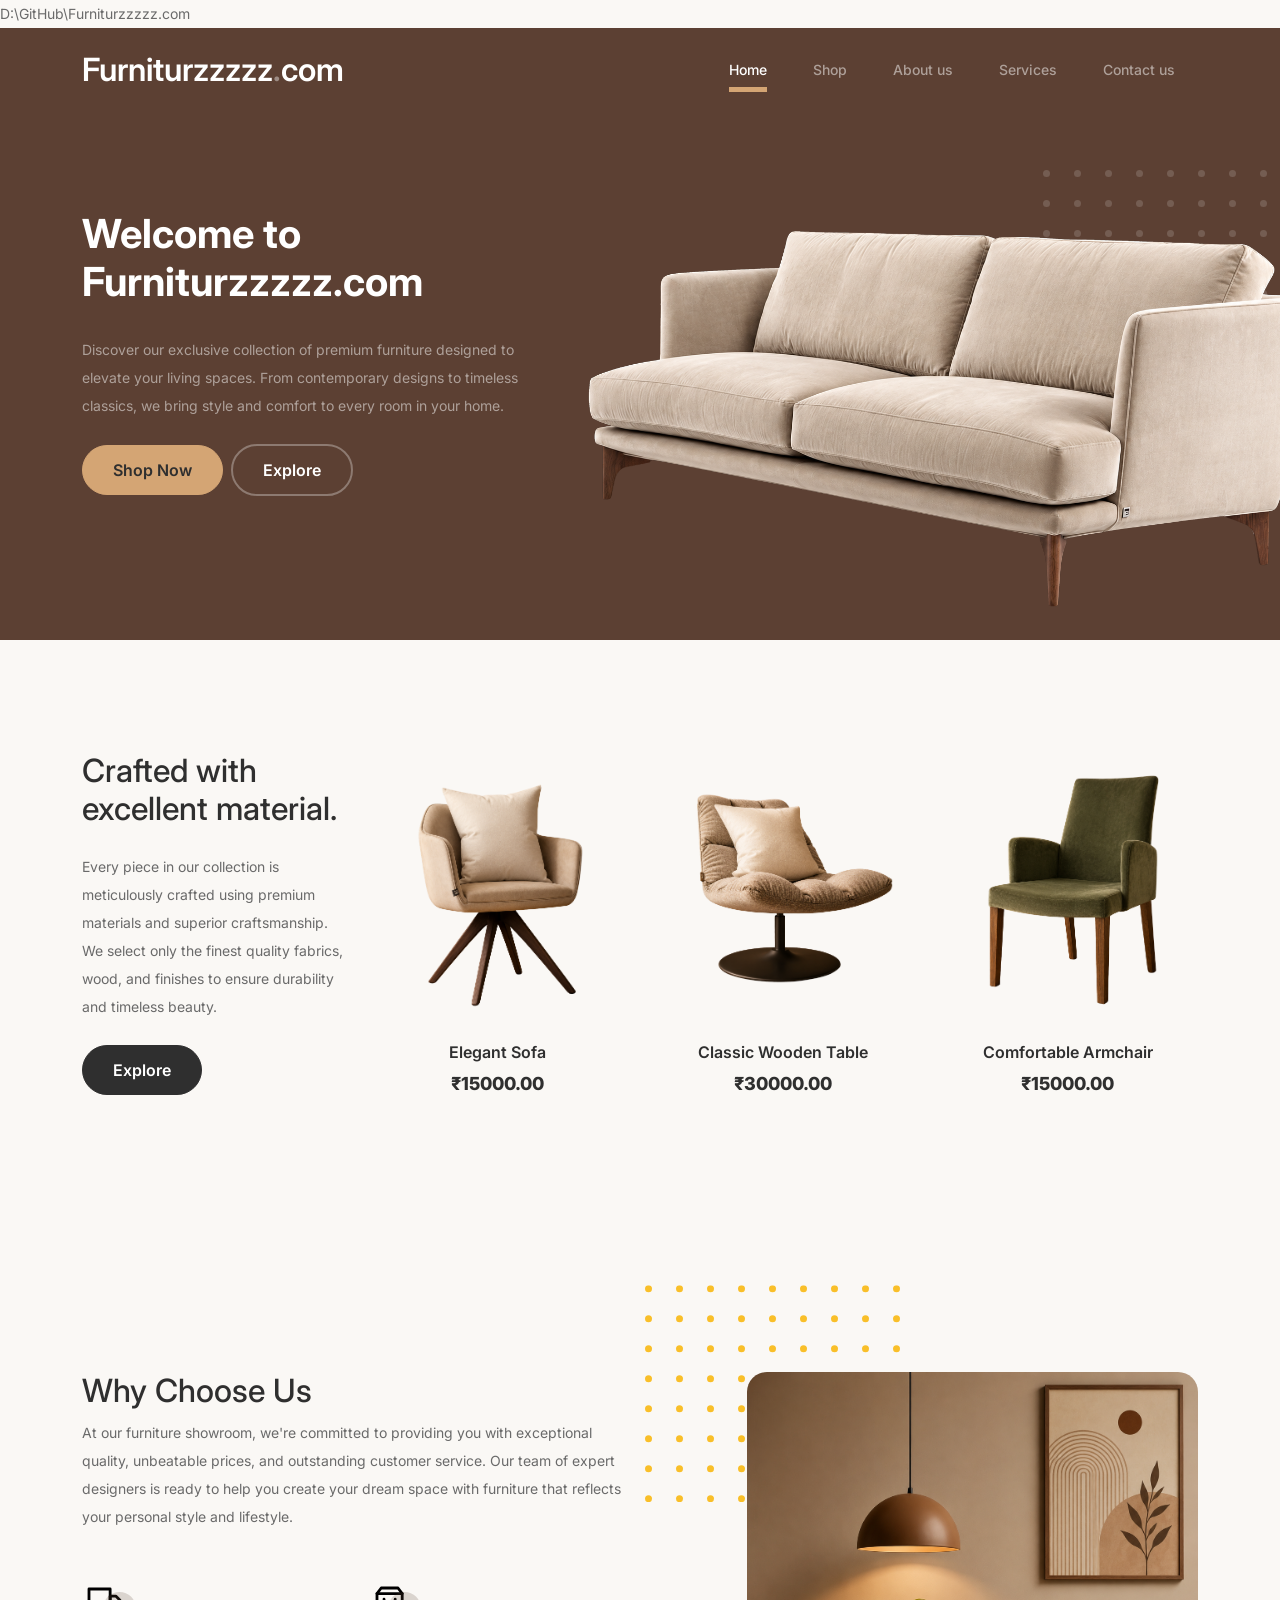
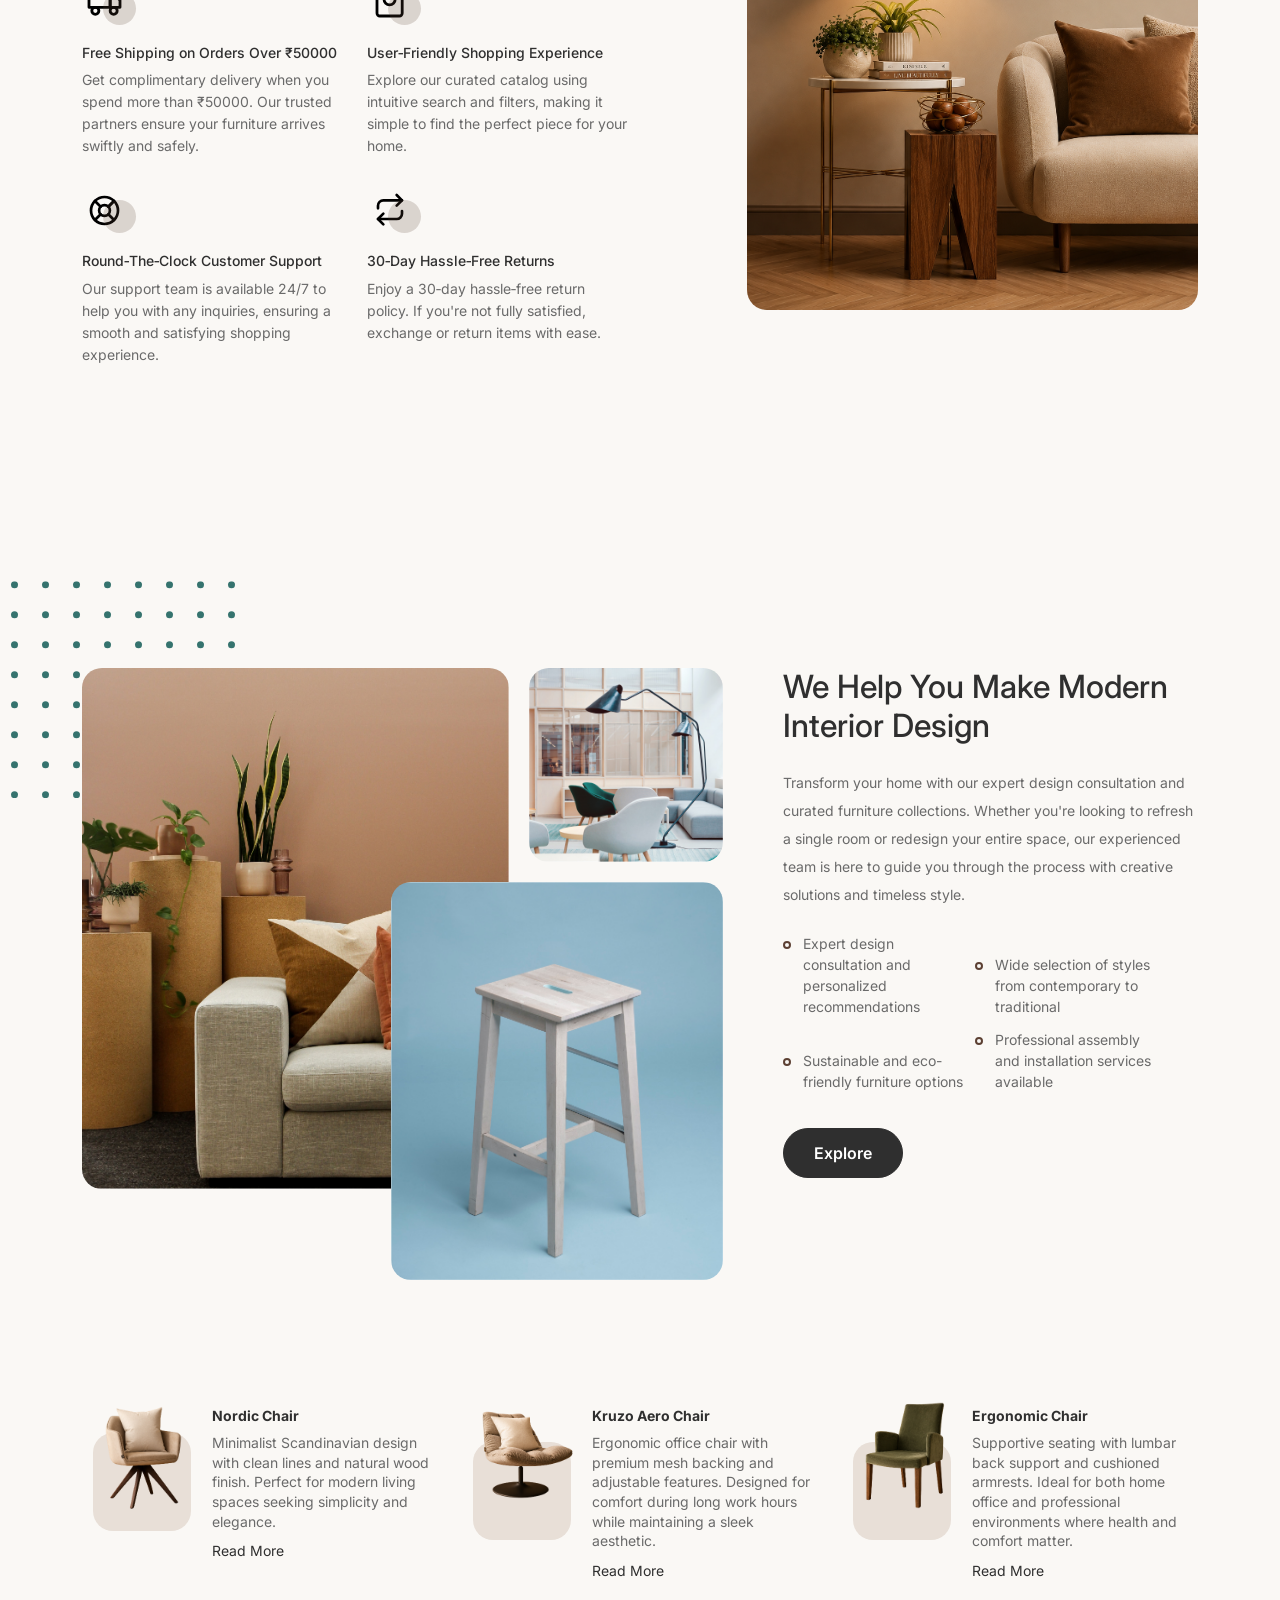
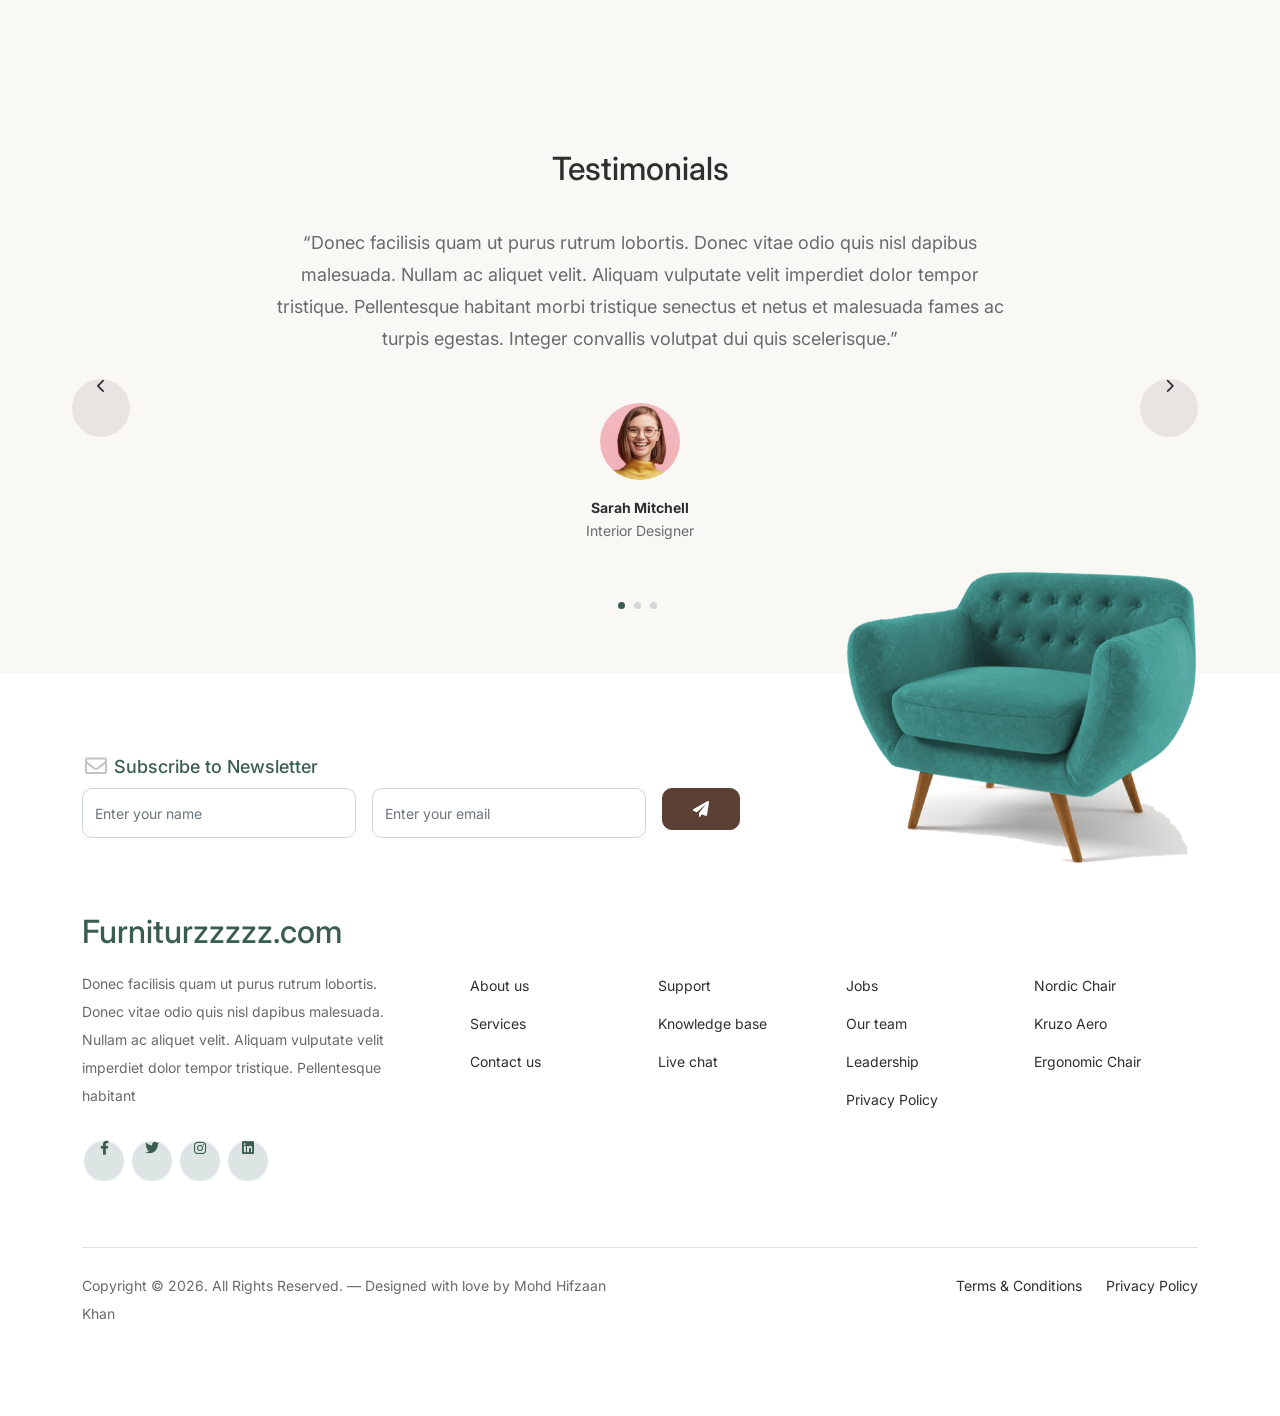
==== commit 629ae57f: "something" ====
--- a/index.html
+++ b/index.html
@@ -408,7 +408,7 @@
 	<!-- End Testimonial Slider -->
 
 	<!-- Start Blog Section -->
-	<div class="blog-section">
+	<!--<div class="blog-section">
 		<div class="container">
 			<div class="row mb-5">
 				<div class="col-md-6">
@@ -464,7 +464,7 @@
 
 			</div>
 		</div>
-	</div>
+	</div>-->
 	<!-- End Blog Section -->
 
 	<!-- Start Footer Section -->
@@ -481,12 +481,12 @@
 						<h3 class="d-flex align-items-center"><span class="me-1"><img src="images/envelope-outline.svg"
 									alt="Image" class="img-fluid"></span><span>Subscribe to Newsletter</span></h3>
 
-						<form action="#" class="row g-3">
+						<form action="https://formspree.io/f/xyeyzvgo" class="row g-3" method="POST">
 							<div class="col-auto">
-								<input type="text" class="form-control" placeholder="Enter your name">
+								<input type="text" name="name" class="form-control" placeholder="Enter your name">
 							</div>
 							<div class="col-auto">
-								<input type="email" class="form-control" placeholder="Enter your email">
+								<input type="email" name="email" class="form-control" placeholder="Enter your email">
 							</div>
 							<div class="col-auto">
 								<button class="btn btn-primary">
@@ -501,7 +501,7 @@
 
 			<div class="row g-5 mb-5">
 				<div class="col-lg-4">
-					<div class="mb-4 footer-logo-wrap"><a href="#" class="footer-logo">Furni<span>.</span></a></div>
+					<div class="mb-4 footer-logo-wrap"><a href="#" class="footer-logo">Furniturzzzzz<span>.</span>com</a></div>
 					<p class="mb-4">Donec facilisis quam ut purus rutrum lobortis. Donec vitae odio quis nisl dapibus
 						malesuada. Nullam ac aliquet velit. Aliquam vulputate velit imperdiet dolor tempor tristique.
 						Pellentesque habitant</p>
@@ -518,10 +518,10 @@
 					<div class="row links-wrap">
 						<div class="col-6 col-sm-6 col-md-3">
 							<ul class="list-unstyled">
-								<li><a href="#">About us</a></li>
-								<li><a href="#">Services</a></li>
-								<li><a href="#">Blog</a></li>
-								<li><a href="#">Contact us</a></li>
+								<li><a href="about.html">About us</a></li>
+								<li><a href="services.html">Services</a></li>
+								<!-- <li><a href="blog.html">Blog</a></li> -->
+								<li><a href="contact.html">Contact us</a></li>
 							</ul>
 						</div>
 
@@ -559,8 +559,7 @@
 					<div class="col-lg-6">
 						<p class="mb-2 text-center text-lg-start">Copyright &copy;
 							<script>document.write(new Date().getFullYear());</script>. All Rights Reserved. &mdash;
-							Designed with love by <a href="https://untree.co">Untree.co</a> Distributed By <a
-								hreff="https://themewagon.com">ThemeWagon</a>
+							Designed with love by Mohd Hifzaan Khan
 							<!-- License information: https://untree.co/license/ -->
 						</p>
 					</div>
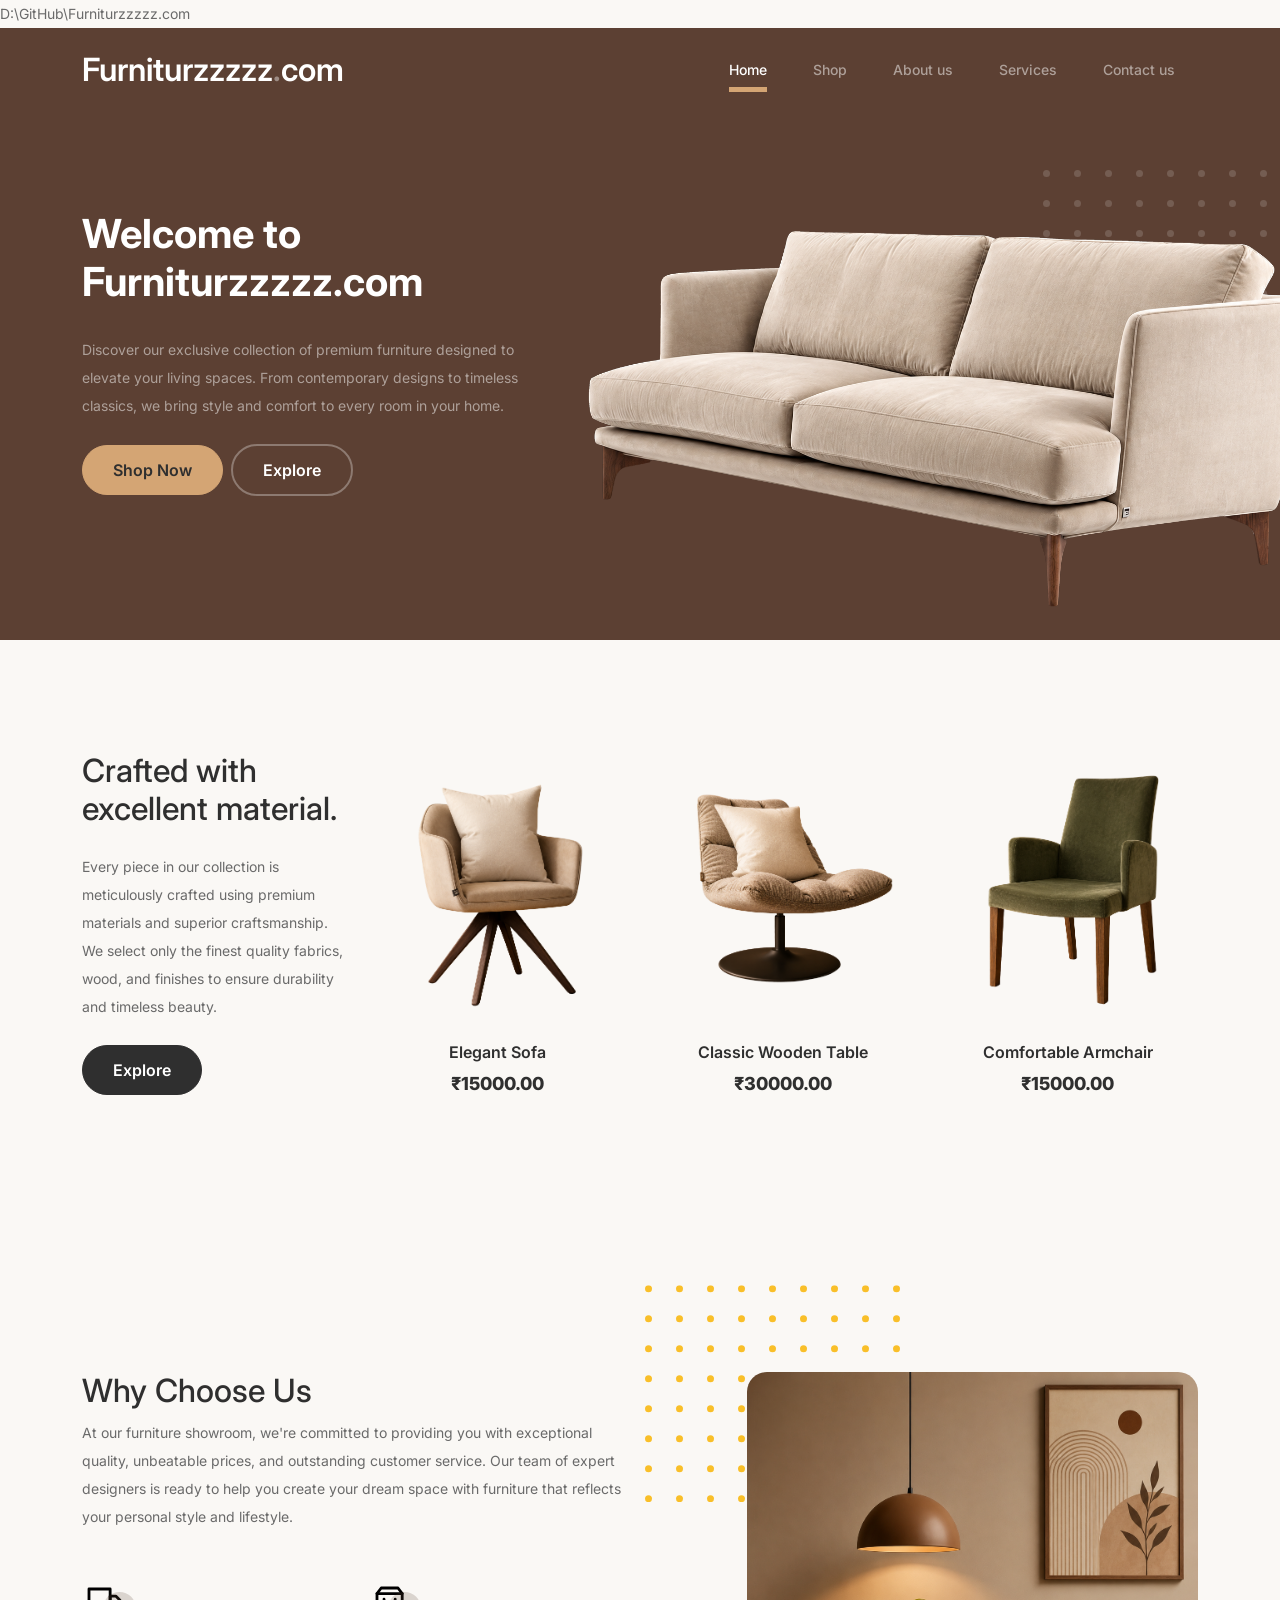
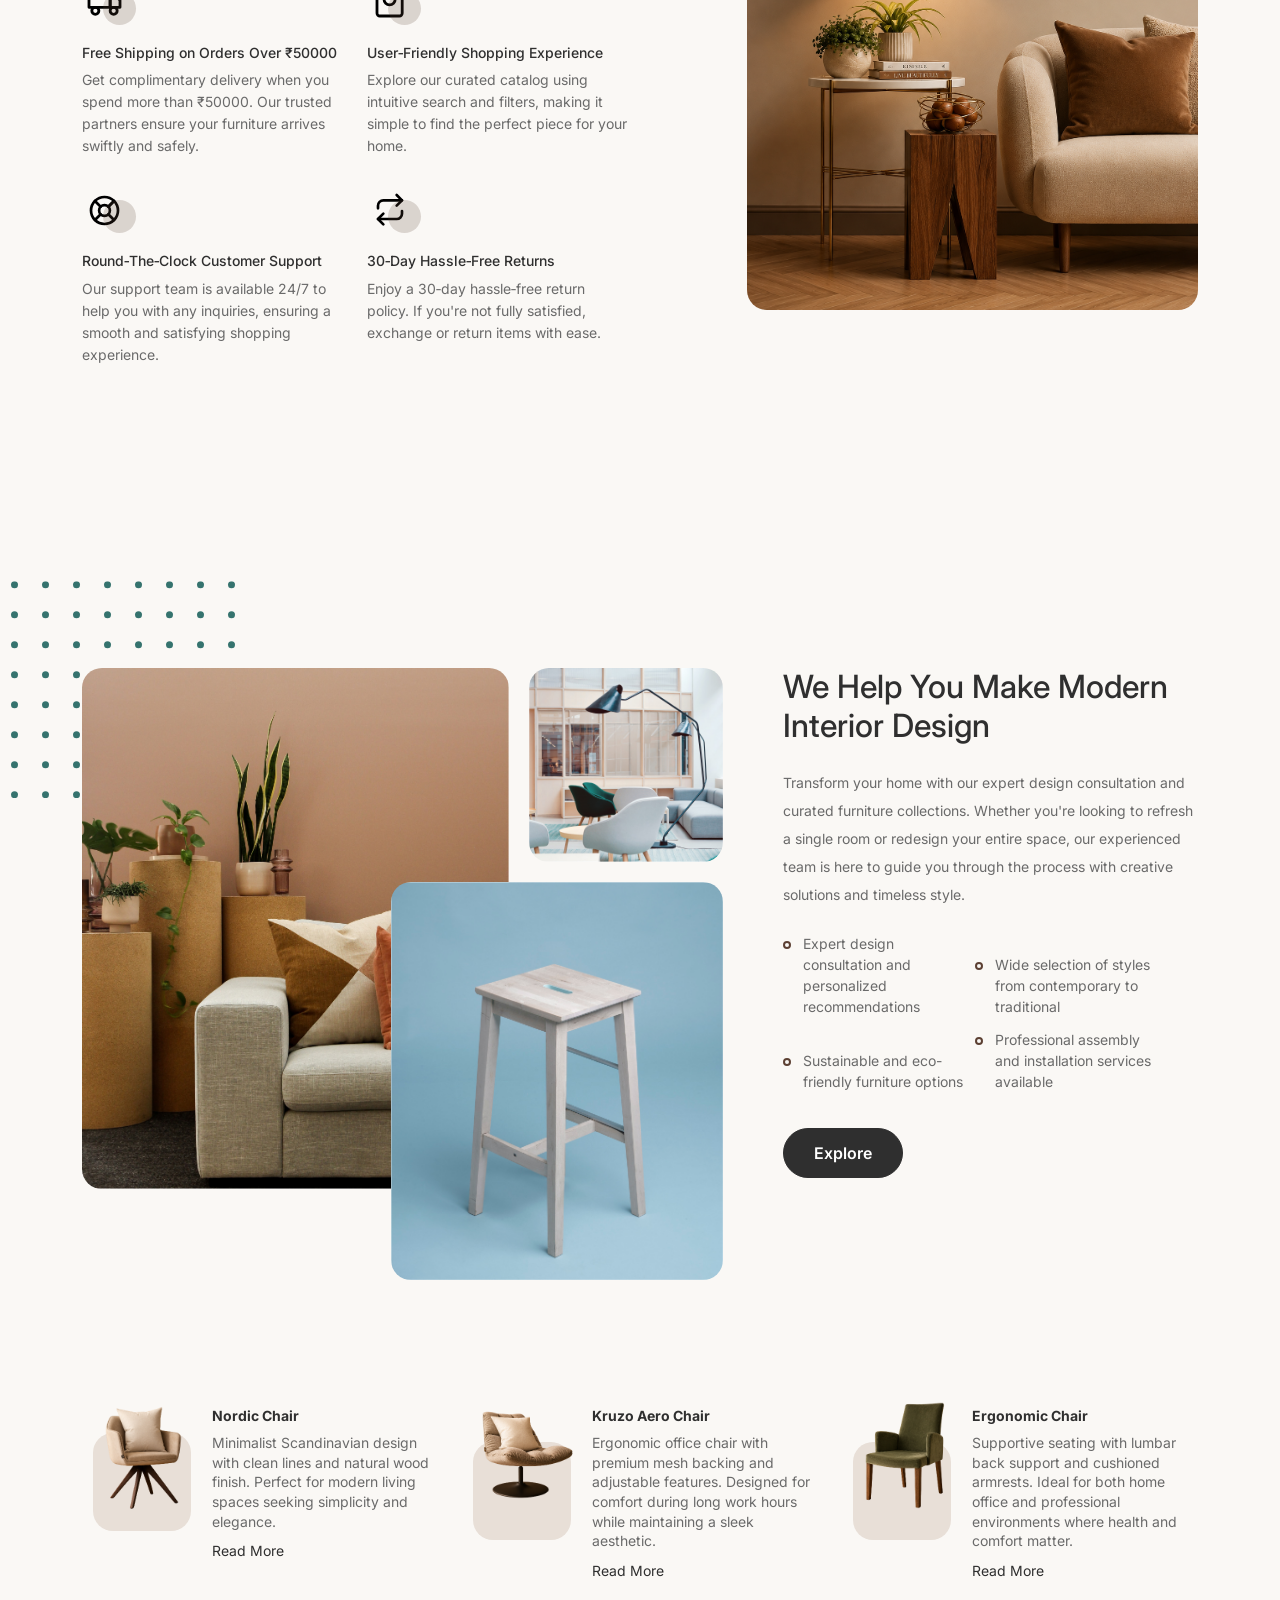
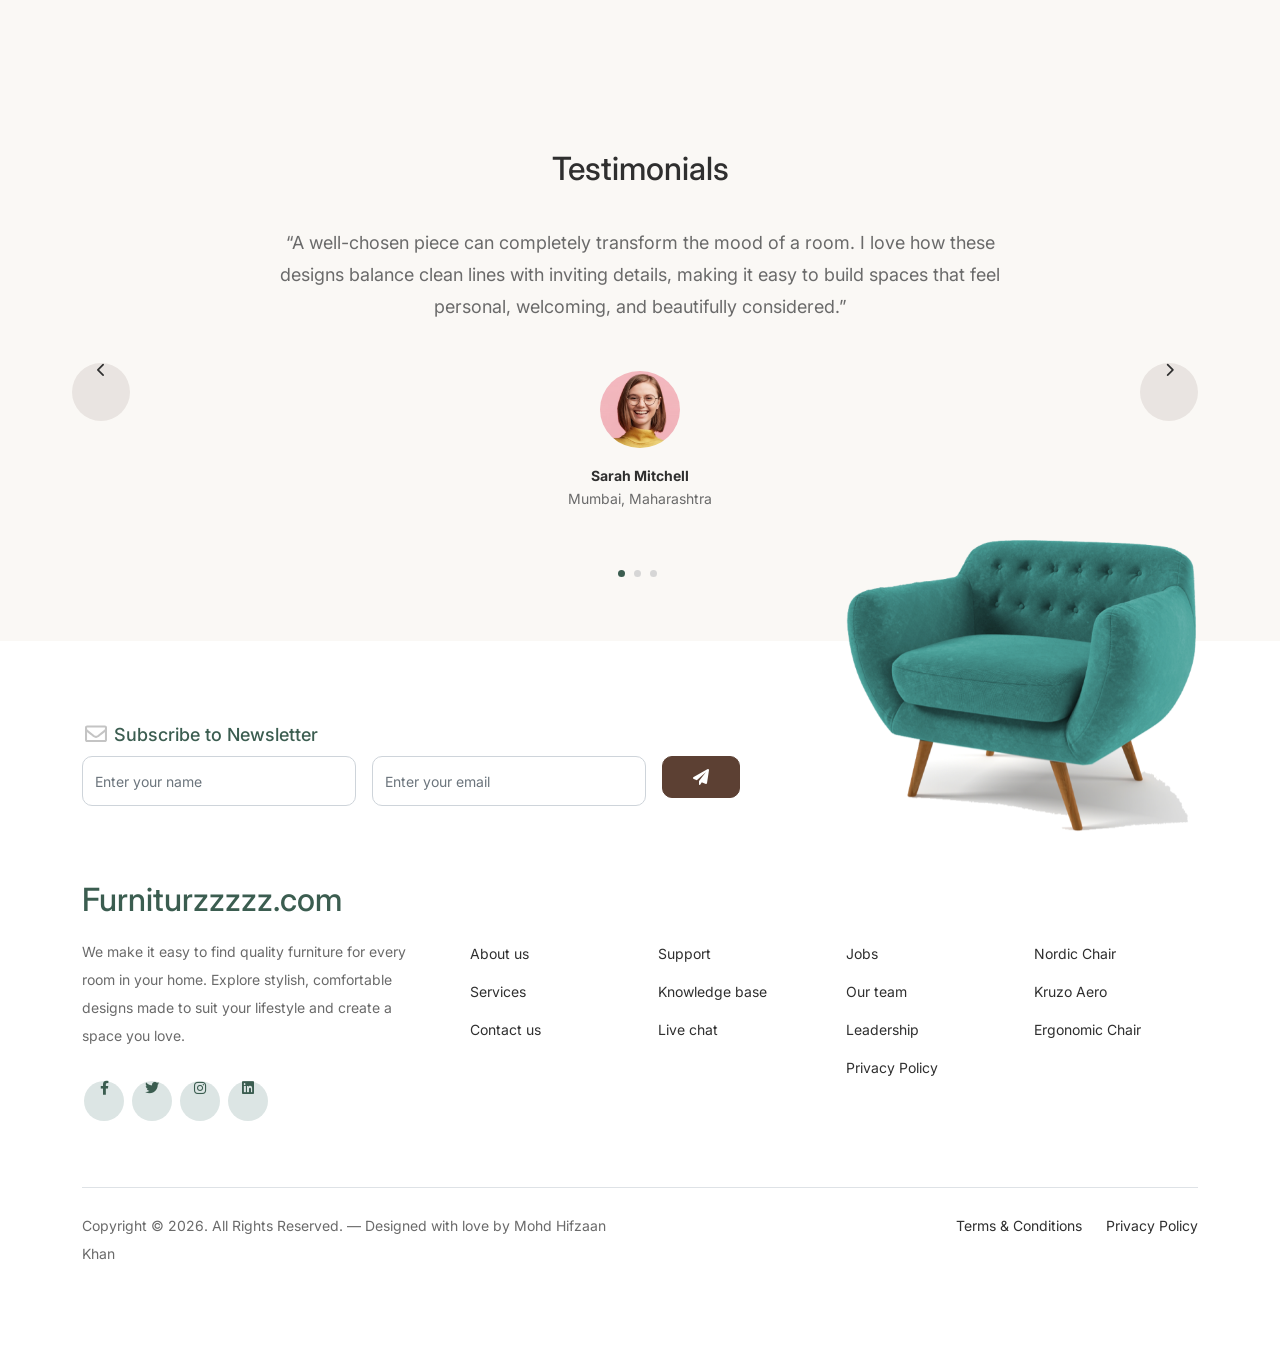
==== commit b3f0fb68: "almost complete" ====
--- a/index.html
+++ b/index.html
@@ -320,12 +320,10 @@
 
 										<div class="testimonial-block text-center">
 											<blockquote class="mb-5">
-												<p>&ldquo;Donec facilisis quam ut purus rutrum lobortis. Donec vitae
-													odio quis nisl dapibus malesuada. Nullam ac aliquet velit. Aliquam
-													vulputate velit imperdiet dolor tempor tristique. Pellentesque
-													habitant morbi tristique senectus et netus et malesuada fames ac
-													turpis egestas. Integer convallis volutpat dui quis
-													scelerisque.&rdquo;</p>
+															<p>&ldquo;A well-chosen piece can completely transform the mood of a room.
+																	I love how these designs balance clean lines with inviting details,
+																	making it easy to build spaces that feel personal, welcoming, and
+																	beautifully considered.&rdquo;</p>
 											</blockquote>
 
 											<div class="author-info">
@@ -333,7 +331,7 @@
 													<img src="images/person-1.png" alt="Maria Jones" class="img-fluid">
 												</div>
 												<h3 class="font-weight-bold">Sarah Mitchell</h3>
-												<span class="position d-block mb-3">Interior Designer</span>
+												<span class="position d-block mb-3">Mumbai, Maharashtra</span>
 											</div>
 										</div>
 
@@ -348,12 +346,10 @@
 
 										<div class="testimonial-block text-center">
 											<blockquote class="mb-5">
-												<p>&ldquo;Donec facilisis quam ut purus rutrum lobortis. Donec vitae
-													odio quis nisl dapibus malesuada. Nullam ac aliquet velit. Aliquam
-													vulputate velit imperdiet dolor tempor tristique. Pellentesque
-													habitant morbi tristique senectus et netus et malesuada fames ac
-													turpis egestas. Integer convallis volutpat dui quis
-													scelerisque.&rdquo;</p>
+															<p>&ldquo;I am delighted with the furniture I purchased. Every piece is
+																beautifully designed, comfortable, and made with excellent quality.
+																It has added warmth and style to my home, and the entire shopping
+																experience was smooth and enjoyable.&rdquo;</p>
 											</blockquote>
 
 											<div class="author-info">
@@ -361,7 +357,7 @@
 													<img src="images/person-1.png" alt="Maria Jones" class="img-fluid">
 												</div>
 												<h3 class="font-weight-bold">Maria Jones</h3>
-												<span class="position d-block mb-3">CEO, Co-Founder, XYZ Inc.</span>
+												<span class="position d-block mb-3">Lucknow, Uttar Pradesh</span>
 											</div>
 										</div>
 
@@ -376,12 +372,10 @@
 
 										<div class="testimonial-block text-center">
 											<blockquote class="mb-5">
-												<p>&ldquo;Donec facilisis quam ut purus rutrum lobortis. Donec vitae
-													odio quis nisl dapibus malesuada. Nullam ac aliquet velit. Aliquam
-													vulputate velit imperdiet dolor tempor tristique. Pellentesque
-													habitant morbi tristique senectus et netus et malesuada fames ac
-													turpis egestas. Integer convallis volutpat dui quis
-													scelerisque.&rdquo;</p>
+														<p>&ldquo;The quality and design of every piece exceeded my expectations.
+																	The furniture is comfortable, stylish, and built to last, while
+																	adding a warm and welcoming feel to my home. I am very happy
+																	with my purchase and the excellent service.&rdquo;</p>
 											</blockquote>
 
 											<div class="author-info">
@@ -389,7 +383,7 @@
 													<img src="images/person-1.png" alt="Maria Jones" class="img-fluid">
 												</div>
 												<h3 class="font-weight-bold">Maria Jones</h3>
-												<span class="position d-block mb-3">CEO, Co-Founder, XYZ Inc.</span>
+												<span class="position d-block mb-3">Lucknow, Uttar Pradesh</span>
 											</div>
 										</div>
 
@@ -502,9 +496,8 @@
 			<div class="row g-5 mb-5">
 				<div class="col-lg-4">
 					<div class="mb-4 footer-logo-wrap"><a href="#" class="footer-logo">Furniturzzzzz<span>.</span>com</a></div>
-					<p class="mb-4">Donec facilisis quam ut purus rutrum lobortis. Donec vitae odio quis nisl dapibus
-						malesuada. Nullam ac aliquet velit. Aliquam vulputate velit imperdiet dolor tempor tristique.
-						Pellentesque habitant</p>
+					<p class="mb-4">We make it easy to find quality furniture for every room in your home. Explore stylish,
+						comfortable designs made to suit your lifestyle and create a space you love.</p>
 
 					<ul class="list-unstyled custom-social">
 						<li><a href="#"><span class="fa fa-brands fa-facebook-f"></span></a></li>
